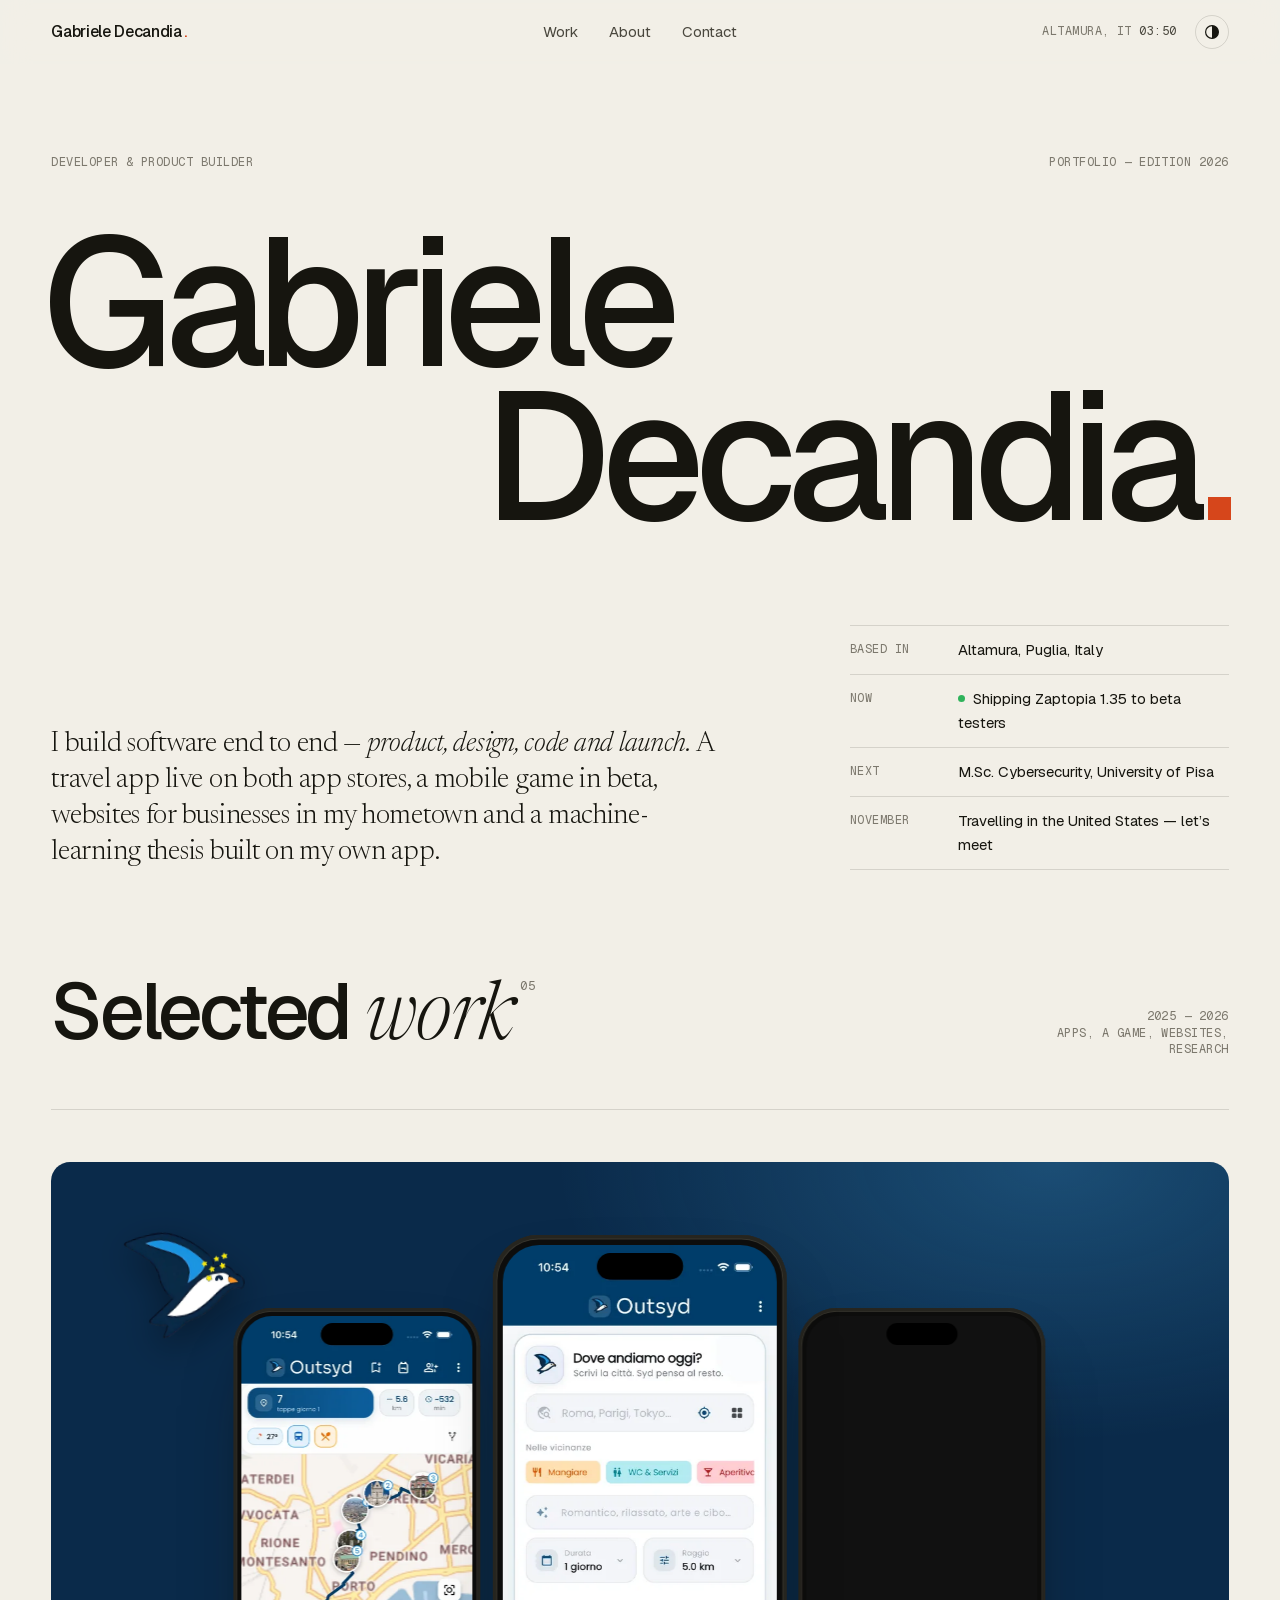
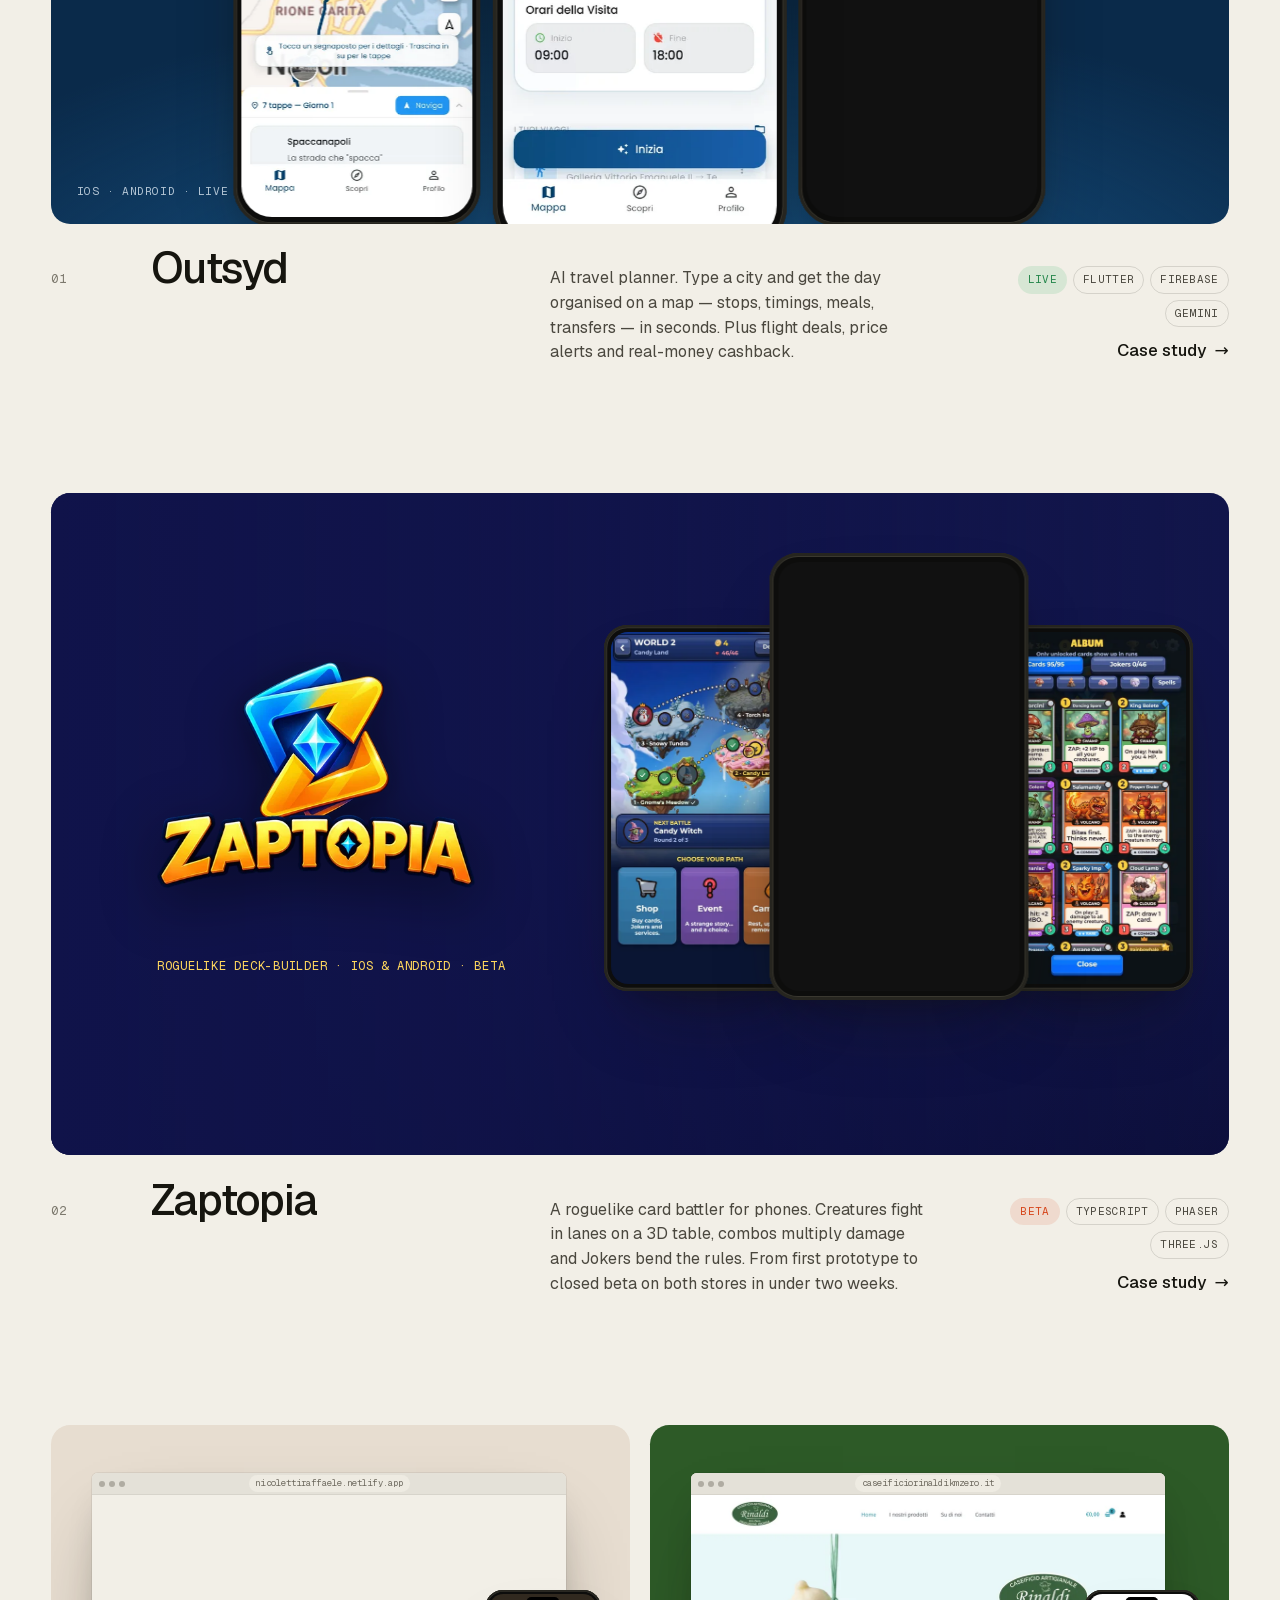
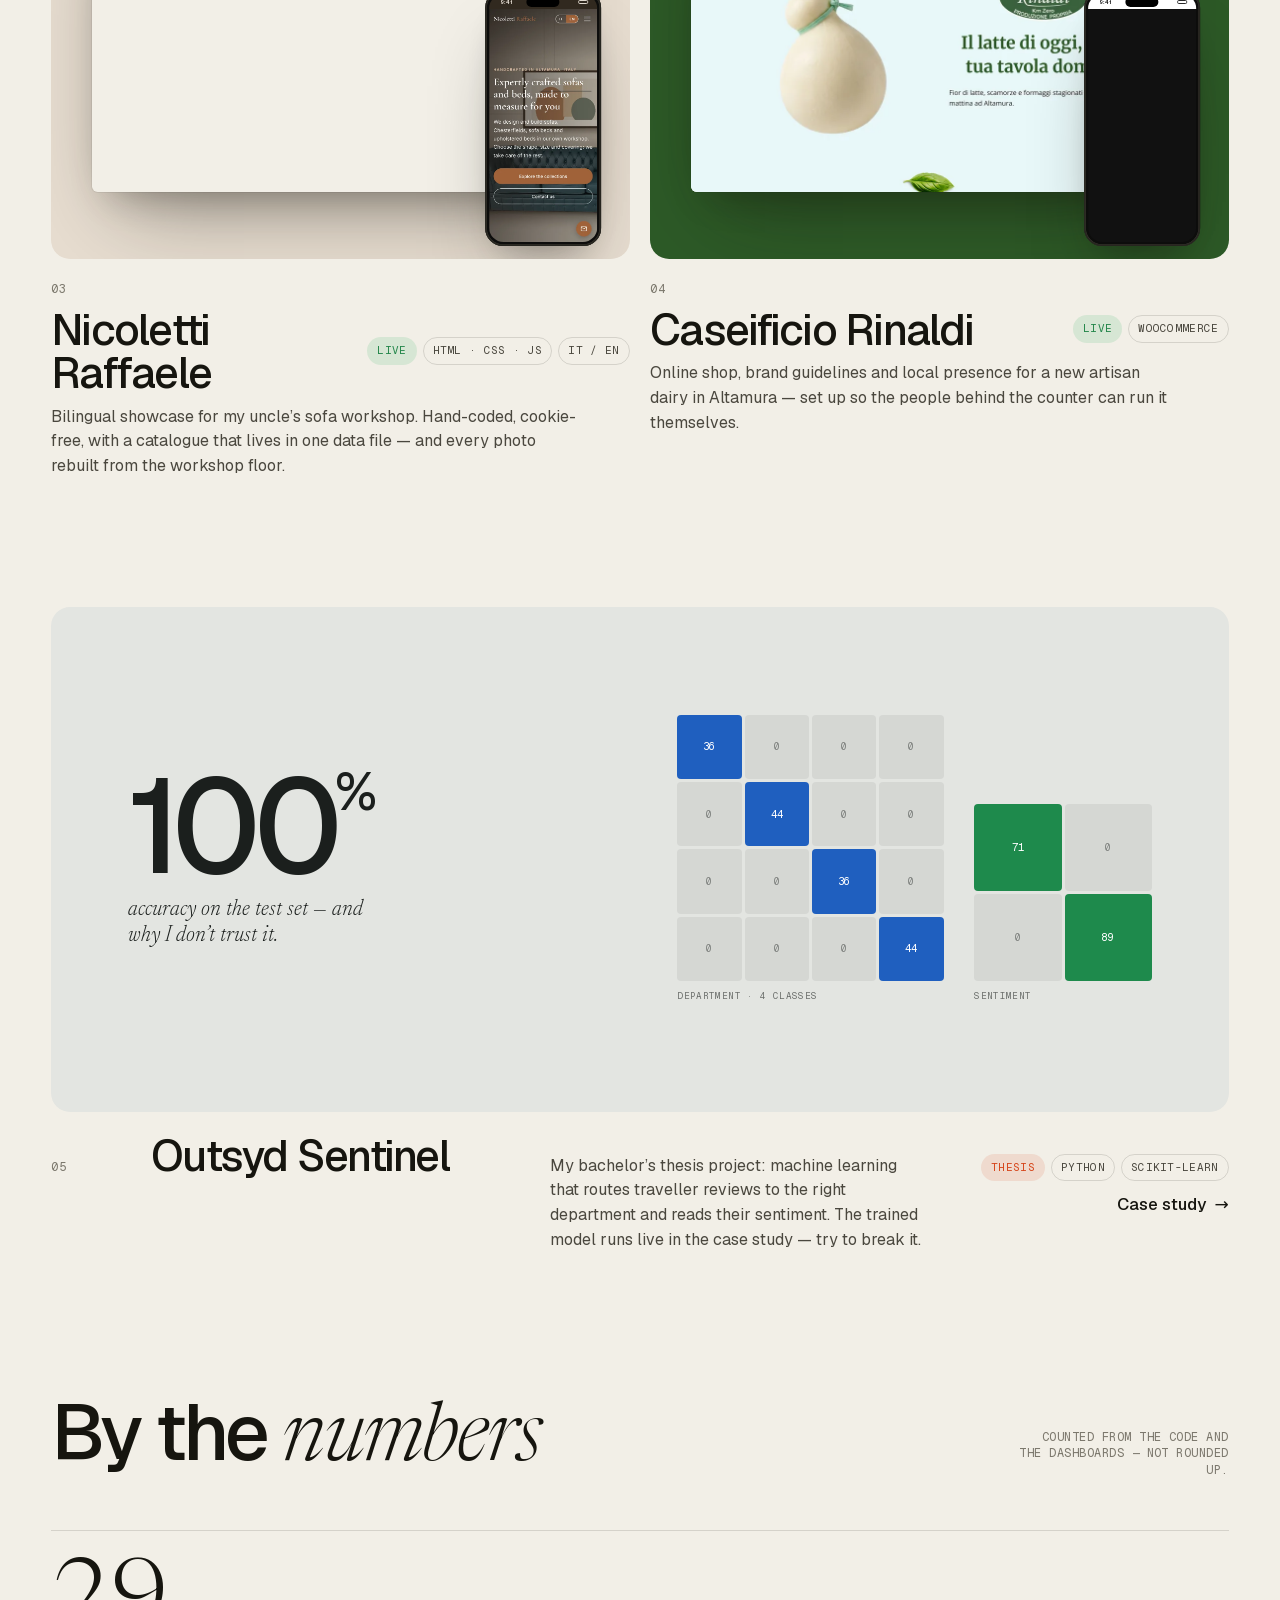
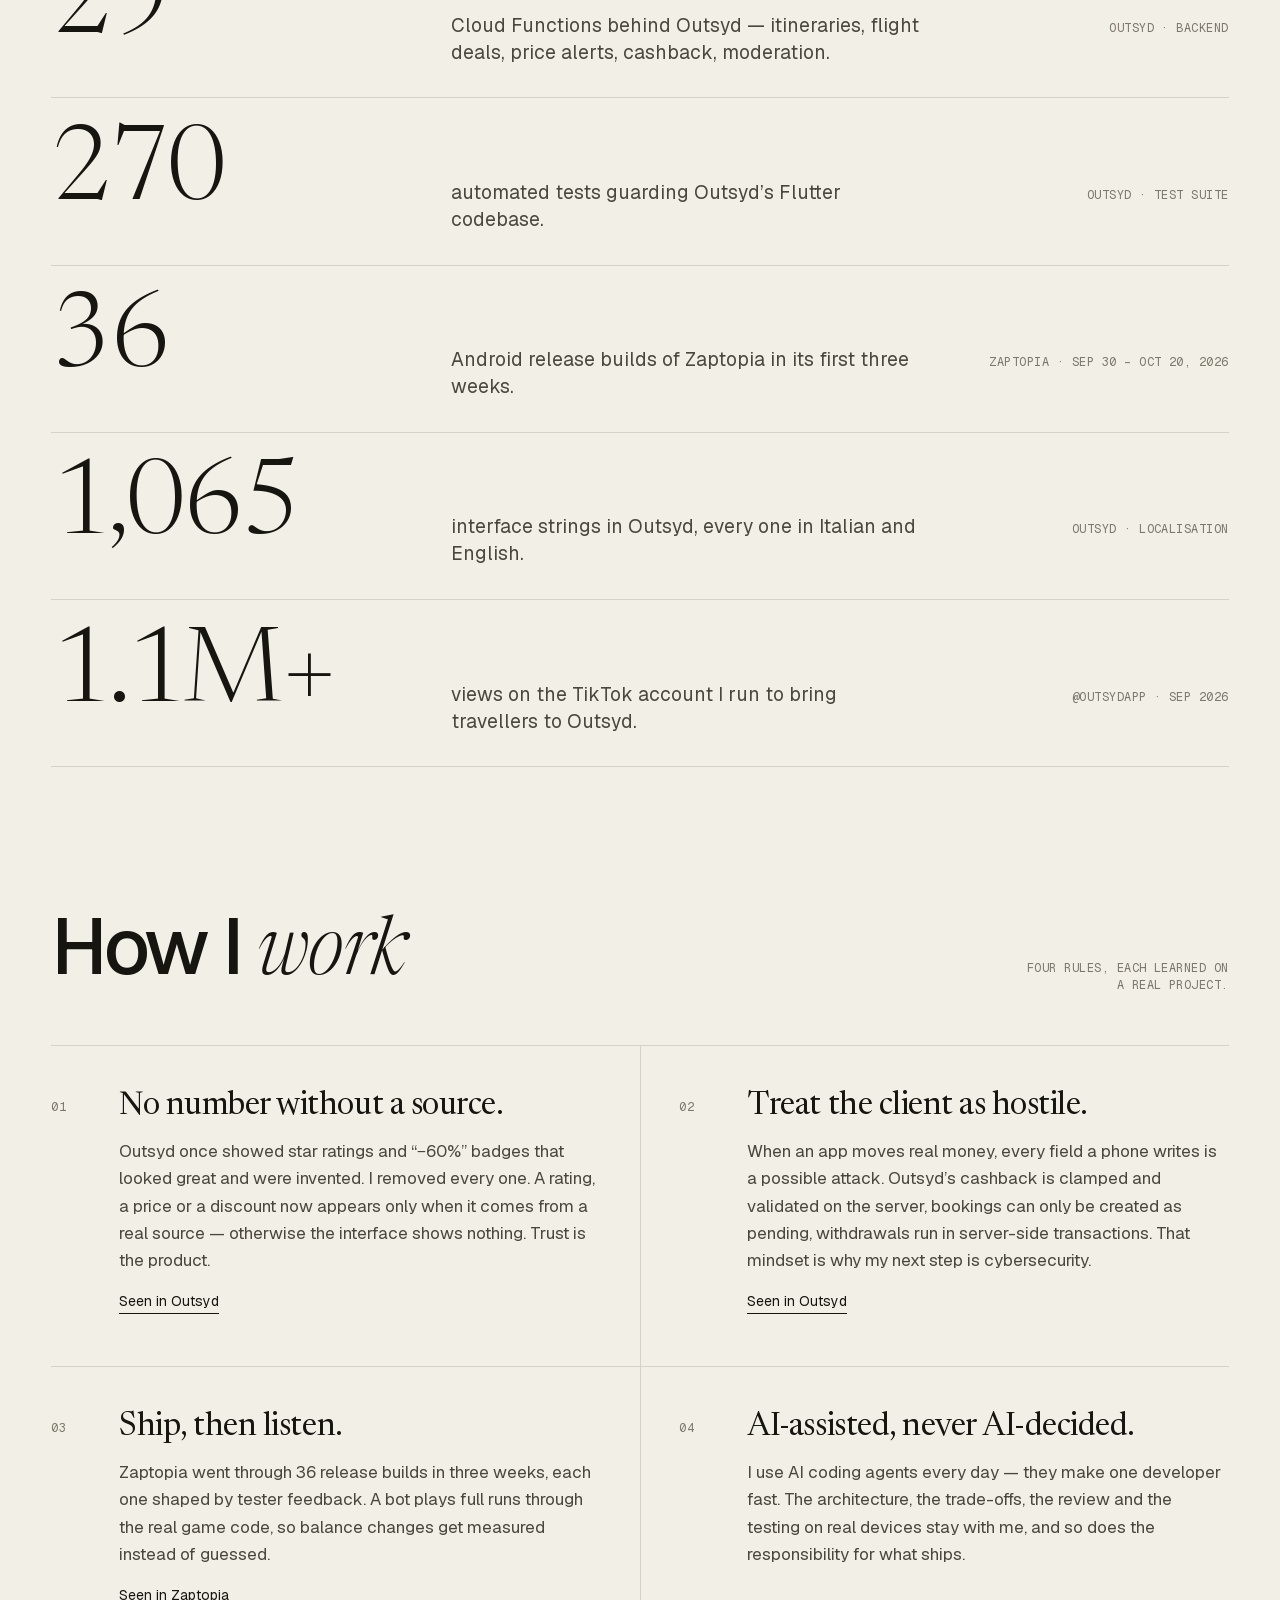
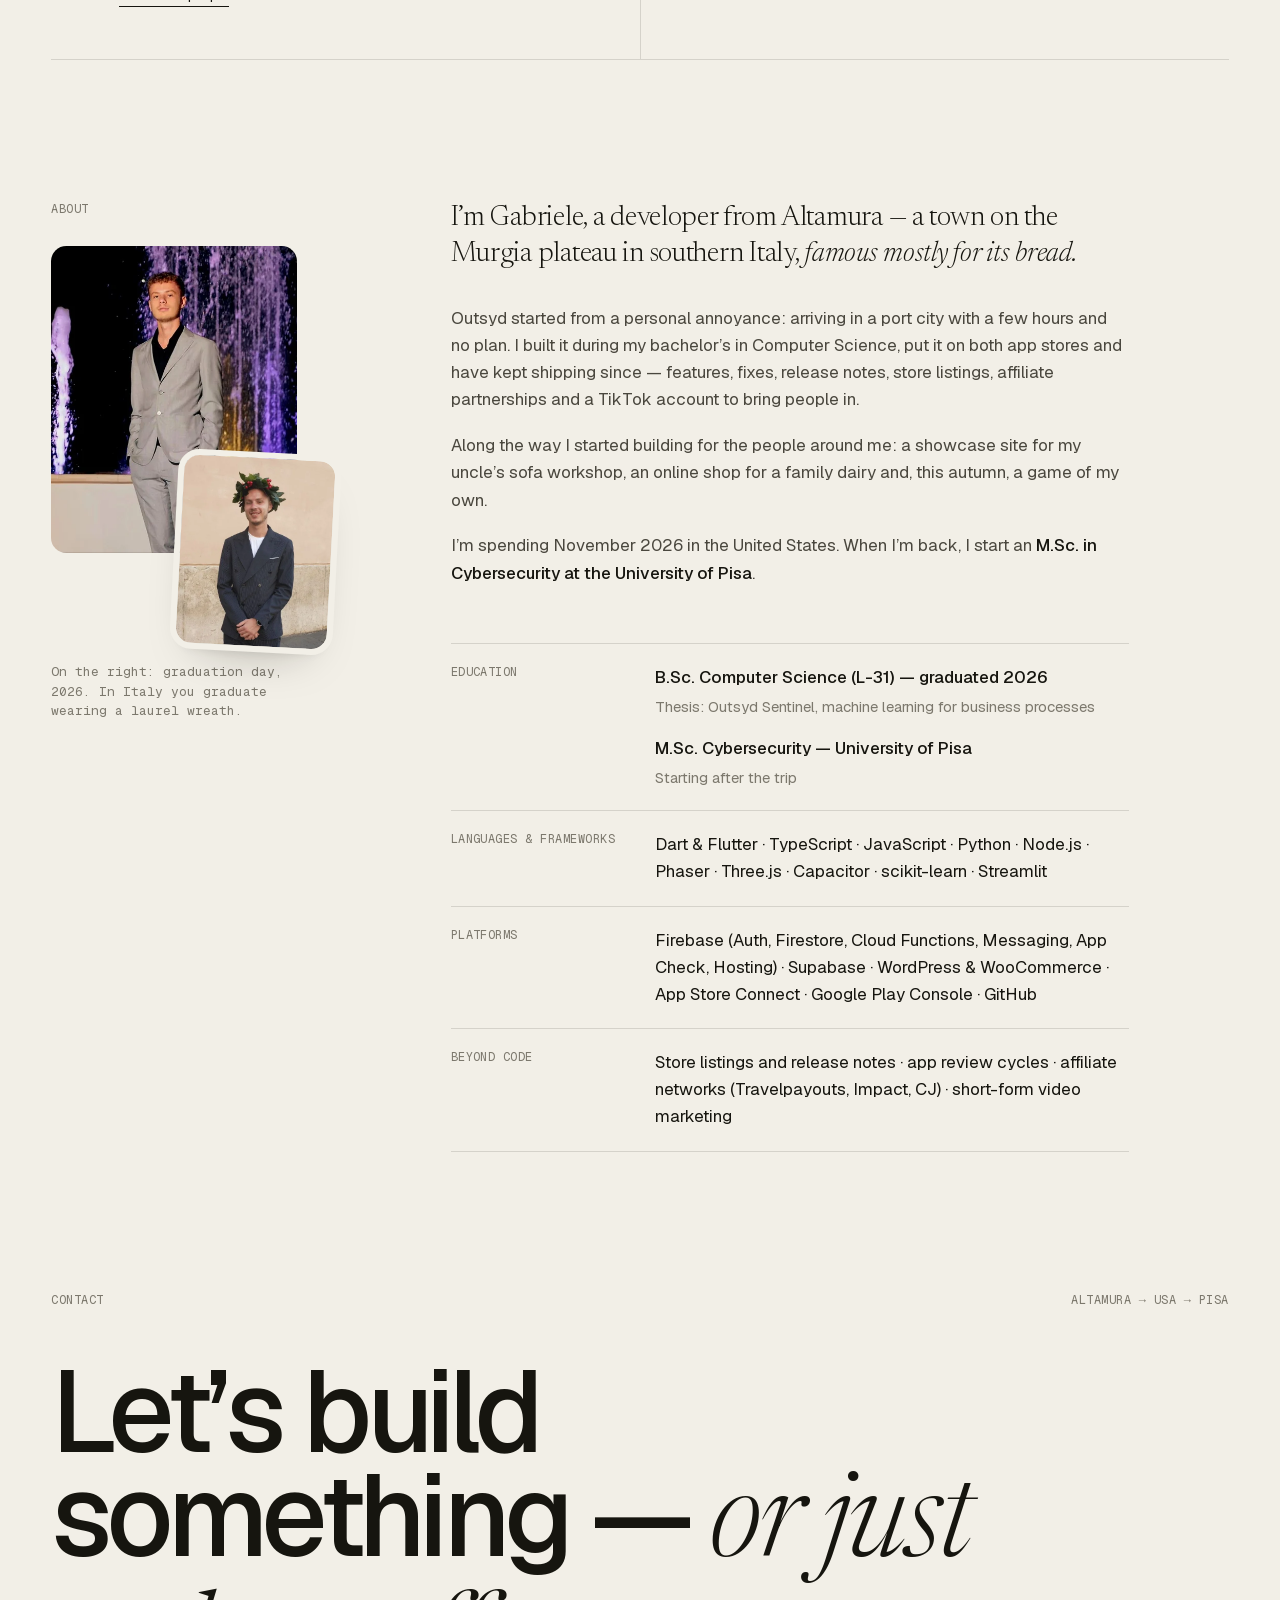
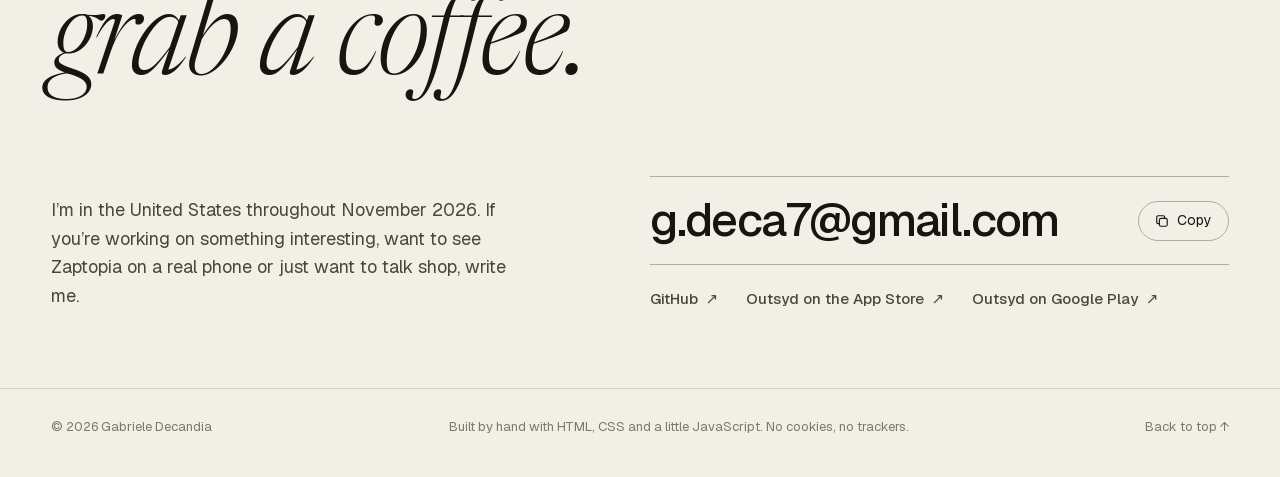
==== index.html @ 67214fcd "About photos, graduation year, Nicoletti site live Co-Authored-By: Claude Opus 5.5 <noreply@anthropi" ====
<!doctype html>
<html lang="en" class="no-js">
<head>
  <meta charset="utf-8">
  <meta name="viewport" content="width=device-width, initial-scale=1">
  <title>Gabriele Decandia — Developer & product builder</title>
  <meta name="description" content="Gabriele Decandia builds software end to end: Outsyd, an AI travel planner live on iOS and Android; Zaptopia, a roguelike card game in beta; websites for local businesses; and a machine-learning thesis.">
  <link rel="canonical" href="https://gabrideca7.github.io/">
  <meta name="author" content="Gabriele Decandia">

  <meta property="og:type" content="website">
  <meta property="og:site_name" content="Gabriele Decandia">
  <meta property="og:title" content="Gabriele Decandia — Developer & product builder">
  <meta property="og:description" content="Apps on the stores, a game in beta, websites for local businesses and a machine-learning thesis — built end to end.">
  <meta property="og:url" content="https://gabrideca7.github.io/">
  <meta property="og:image" content="https://gabrideca7.github.io/assets/img/og.jpg">
  <meta property="og:image:width" content="1200">
  <meta property="og:image:height" content="630">
  <meta name="twitter:card" content="summary_large_image">

  <meta name="theme-color" content="#f2efe7">
  <link rel="icon" href="favicon-32.png" type="image/png" sizes="32x32">
  <link rel="icon" href="favicon.png" type="image/png" sizes="64x64">
  <link rel="apple-touch-icon" href="apple-touch-icon.png">

  <link rel="preload" href="assets/fonts/geist.woff2" as="font" type="font/woff2" crossorigin>
  <link rel="preload" href="assets/fonts/newsreader.woff2" as="font" type="font/woff2" crossorigin>
  <link rel="stylesheet" href="assets/css/style.css">
  <script>
    (function () {
      var d = document.documentElement;
      d.className = d.className.replace('no-js', 'js');
      try { var t = localStorage.getItem('theme'); if (t === 'dark' || t === 'light') d.dataset.theme = t; } catch (e) {}
    })();
  </script>
  <script src="assets/js/main.js" defer></script>
  <script type="application/ld+json">
  {
    "@context": "https://schema.org",
    "@type": "Person",
    "name": "Gabriele Decandia",
    "url": "https://gabrideca7.github.io/",
    "email": "mailto:g.deca7@gmail.com",
    "jobTitle": "Software developer",
    "image": "https://gabrideca7.github.io/assets/img/about/portrait-760.webp",
    "homeLocation": { "@type": "Place", "name": "Altamura, Italy" },
    "sameAs": ["https://github.com/gabrideca7"]
  }
  </script>
</head>
<body>
  <a class="skip-link" href="#main">Skip to content</a>

  <header class="site-header">
    <div class="wrap header-inner">
      <a class="brand" href="./" aria-label="Gabriele Decandia — home">Gabriele Decandia<span class="brand-dot">.</span></a>
      <nav class="nav" aria-label="Primary">
        <a href="#work">Work</a>
        <a href="#about">About</a>
        <a href="#contact">Contact</a>
      </nav>
      <div class="header-meta">
        <span class="clock mono" data-clock>Altamura, IT <time>--:--</time></span>
        <button class="theme-toggle" type="button" data-theme-toggle aria-label="Switch theme">
          <svg viewBox="0 0 16 16" aria-hidden="true"><circle cx="8" cy="8" r="6.4" fill="none" stroke="currentColor" stroke-width="1.2"/><path class="half" d="M8 1.6a6.4 6.4 0 0 1 0 12.8z" fill="currentColor"/></svg>
        </button>
      </div>
    </div>
  </header>

  <main id="main">
    <!-- Hero -->
    <section class="hero wrap" aria-labelledby="hero-title">
      <div class="hero-top">
        <span class="label">Developer &amp; product builder</span>
        <span class="label">Portfolio — Edition 2026</span>
      </div>

      <h1 class="hero-title" id="hero-title">
        <span class="line line--1"><span>Gabriele</span></span>
        <span class="line line--2"><span>Decandia<span class="dot">.</span></span></span>
      </h1>

      <div class="grid hero-grid">
        <p class="lede hero-lede reveal">
          I build software end to end — <em>product, design, code and launch.</em>
          A travel app live on both app stores, a mobile game in beta, websites for businesses
          in my hometown and a machine-learning thesis built on my own app.
        </p>
        <dl class="hero-facts reveal" style="--delay: .12s">
          <div><dt class="label">Based in</dt><dd>Altamura, Puglia, Italy</dd></div>
          <div><dt class="label">Now</dt><dd><span class="live-dot" aria-hidden="true"></span>Shipping Zaptopia 1.35 to beta testers</dd></div>
          <div><dt class="label">Next</dt><dd>M.Sc. Cybersecurity, University of Pisa</dd></div>
          <div><dt class="label">November</dt><dd>Travelling in the United States — let’s meet</dd></div>
        </dl>
      </div>
    </section>

    <!-- Work -->
    <section class="section wrap" id="work" aria-labelledby="work-title" style="padding-top: 0">
      <div class="section-head reveal">
        <h2 class="h2" id="work-title">Selected <em>work</em><sup>05</sup></h2>
        <p class="label">2025 — 2026<br>Apps, a game, websites, research</p>
      </div>

      <div class="projects">

        <!-- 01 Outsyd -->
        <article class="project reveal">
          <a class="media media--outsyd" href="work/outsyd.html" aria-label="Outsyd — read the case study">
            <img class="syd" src="assets/img/outsyd/syd-360.webp" width="360" height="324" alt="" loading="lazy" decoding="async">
            <div class="phone"><div class="phone-screen"><img src="assets/img/outsyd/napoli-420.webp" srcset="assets/img/outsyd/napoli-420.webp 420w, assets/img/outsyd/napoli-760.webp 760w" sizes="(max-width: 700px) 42vw, 22vw" width="420" height="913" alt="Outsyd: a day itinerary in Naples drawn on the map" loading="lazy" decoding="async"></div></div>
            <div class="phone"><div class="phone-screen"><img src="assets/img/outsyd/home-420.webp" srcset="assets/img/outsyd/home-420.webp 420w, assets/img/outsyd/home-760.webp 760w" sizes="(max-width: 700px) 52vw, 26vw" width="420" height="913" alt="Outsyd home screen: “Where are we going today?”" loading="lazy" decoding="async"></div></div>
            <div class="phone"><div class="phone-screen"><img src="assets/img/outsyd/roma-420.webp" srcset="assets/img/outsyd/roma-420.webp 420w, assets/img/outsyd/roma-760.webp 760w" sizes="(max-width: 700px) 42vw, 22vw" width="420" height="913" alt="Outsyd: a walking route through Rome with numbered stops" loading="lazy" decoding="async"></div></div>
            <span class="media-caption">iOS · Android · Live</span>
          </a>
          <div class="grid project-info">
            <span class="project-num mono">01</span>
            <h3 class="project-title"><a href="work/outsyd.html">Outsyd</a></h3>
            <p class="project-desc">AI travel planner. Type a city and get the day organised on a map — stops, timings, meals, transfers — in seconds. Plus flight deals, price alerts and real-money cashback.</p>
            <div class="project-side">
              <ul class="tags" aria-label="Tags">
                <li class="tag tag--live">Live</li>
                <li class="tag">Flutter</li>
                <li class="tag">Firebase</li>
                <li class="tag">Gemini</li>
              </ul>
              <a class="arrow-link" href="work/outsyd.html">Case study <span class="arrow" aria-hidden="true">→</span></a>
            </div>
          </div>
        </article>

        <!-- 02 Zaptopia -->
        <article class="project reveal">
          <a class="media media--zaptopia" href="work/zaptopia.html" aria-label="Zaptopia — read the case study">
            <img class="env" src="assets/img/zaptopia/env-1400.webp" width="1024" height="572" alt="" loading="lazy" decoding="async">
            <img class="zap-logo" src="assets/img/zaptopia/logo-480.webp" srcset="assets/img/zaptopia/logo-480.webp 480w, assets/img/zaptopia/logo-900.webp 900w" sizes="(max-width: 700px) 50vw, 26vw" width="480" height="342" alt="Zaptopia" loading="lazy" decoding="async">
            <span class="zap-sub">Roguelike deck-builder · iOS &amp; Android · Beta</span>
            <div class="phone phone--plain"><div class="phone-screen"><img src="assets/img/zaptopia/map-420.webp" srcset="assets/img/zaptopia/map-420.webp 420w, assets/img/zaptopia/map-760.webp 760w" sizes="(max-width: 700px) 40vw, 18vw" width="420" height="747" alt="Zaptopia world map with floating islands and a choice of path" loading="lazy" decoding="async"></div></div>
            <div class="phone phone--plain"><div class="phone-screen"><img src="assets/img/zaptopia/battle-420.webp" srcset="assets/img/zaptopia/battle-420.webp 420w, assets/img/zaptopia/battle-760.webp 760w" sizes="(max-width: 700px) 46vw, 22vw" width="420" height="747" alt="A Zaptopia battle: a gnome boss across a four-lane 3D table" loading="lazy" decoding="async"></div></div>
            <div class="phone phone--plain"><div class="phone-screen"><img src="assets/img/zaptopia/album-420.webp" srcset="assets/img/zaptopia/album-420.webp 420w, assets/img/zaptopia/album-760.webp 760w" sizes="(max-width: 700px) 40vw, 18vw" width="420" height="747" alt="Zaptopia card album with illustrated creature cards" loading="lazy" decoding="async"></div></div>
          </a>
          <div class="grid project-info">
            <span class="project-num mono">02</span>
            <h3 class="project-title"><a href="work/zaptopia.html">Zaptopia</a></h3>
            <p class="project-desc">A roguelike card battler for phones. Creatures fight in lanes on a 3D table, combos multiply damage and Jokers bend the rules. From first prototype to closed beta on both stores in under two weeks.</p>
            <div class="project-side">
              <ul class="tags" aria-label="Tags">
                <li class="tag tag--status">Beta</li>
                <li class="tag">TypeScript</li>
                <li class="tag">Phaser</li>
                <li class="tag">Three.js</li>
              </ul>
              <a class="arrow-link" href="work/zaptopia.html">Case study <span class="arrow" aria-hidden="true">→</span></a>
            </div>
          </div>
        </article>

        <!-- 03 + 04 Websites -->
        <div class="project-pair">
          <article class="project reveal">
            <a class="media media--43 media--site media--nicoletti" href="work/nicoletti.html" aria-label="Nicoletti Raffaele — read the case study">
              <div class="browser-wrap">
                <div class="browser">
                  <div class="browser-bar"><span class="browser-dots"><i></i><i></i><i></i></span><span class="browser-url">nicolettiraffaele.netlify.app</span><span></span></div>
                  <div class="browser-view"><img src="assets/img/nicoletti/desk-960.webp" srcset="assets/img/nicoletti/desk-960.webp 960w, assets/img/nicoletti/desk-1600.webp 1600w" sizes="(max-width: 900px) 90vw, 40vw" width="960" height="600" alt="Nicoletti Raffaele website: a teal Chesterfield in a styled room, headline “Expertly crafted sofas and beds”" loading="lazy" decoding="async"></div>
                </div>
              </div>
              <div class="phone phone--web" style="--sb:#31291f; --sbfg:#f4ece2"><div class="phone-screen"><span class="phone-status" aria-hidden="true">9:41<i></i></span><img src="assets/img/nicoletti/mobile-420.webp" srcset="assets/img/nicoletti/mobile-420.webp 420w, assets/img/nicoletti/mobile-760.webp 760w" sizes="(max-width: 700px) 46vw, 10vw" width="420" height="909" alt="Nicoletti Raffaele website on a phone, in English" loading="lazy" decoding="async"></div></div>
            </a>
            <div class="grid project-info">
              <span class="project-num mono">03</span>
              <h3 class="project-title"><a href="work/nicoletti.html">Nicoletti Raffaele</a></h3>
              <p class="project-desc">Bilingual showcase for my uncle’s sofa workshop. Hand-coded, cookie-free, with a catalogue that lives in one data file — and every photo rebuilt from the workshop floor.</p>
              <div class="project-side">
                <ul class="tags" aria-label="Tags">
                  <li class="tag tag--live">Live</li>
                  <li class="tag">HTML · CSS · JS</li>
                  <li class="tag">IT / EN</li>
                </ul>
              </div>
            </div>
          </article>

          <article class="project reveal" style="--delay: .1s">
            <a class="media media--43 media--site media--rinaldi" href="work/rinaldi.html" aria-label="Caseificio Rinaldi Km Zero — read the case study">
              <div class="browser-wrap">
                <div class="browser">
                  <div class="browser-bar"><span class="browser-dots"><i></i><i></i><i></i></span><span class="browser-url">caseificiorinaldikmzero.it</span><span></span></div>
                  <div class="browser-view"><img src="assets/img/rinaldi/desk-960.webp" srcset="assets/img/rinaldi/desk-960.webp 960w, assets/img/rinaldi/desk-1600.webp 1600w" sizes="(max-width: 900px) 90vw, 40vw" width="960" height="600" alt="Caseificio Rinaldi website: a hanging caciocavallo next to the headline “Il latte di oggi, sulla tua tavola domani”" loading="lazy" decoding="async"></div>
                </div>
              </div>
              <div class="phone phone--web" style="--sb:#ffffff; --sbfg:#111111"><div class="phone-screen"><span class="phone-status" aria-hidden="true">9:41<i></i></span><img src="assets/img/rinaldi/mobile-420.webp" srcset="assets/img/rinaldi/mobile-420.webp 420w, assets/img/rinaldi/mobile-760.webp 760w" sizes="(max-width: 700px) 46vw, 10vw" width="420" height="909" alt="Caseificio Rinaldi website on a phone" loading="lazy" decoding="async"></div></div>
            </a>
            <div class="grid project-info">
              <span class="project-num mono">04</span>
              <h3 class="project-title"><a href="work/rinaldi.html">Caseificio Rinaldi</a></h3>
              <p class="project-desc">Online shop, brand guidelines and local presence for a new artisan dairy in Altamura — set up so the people behind the counter can run it themselves.</p>
              <div class="project-side">
                <ul class="tags" aria-label="Tags">
                  <li class="tag tag--live">Live</li>
                  <li class="tag">WooCommerce</li>
                </ul>
              </div>
            </div>
          </article>
        </div>

        <!-- 05 Sentinel -->
        <article class="project reveal">
          <a class="media media--wide media--sentinel" href="work/sentinel.html" aria-label="Outsyd Sentinel — read the case study">
            <div>
              <p class="sentinel-score">100<small>%</small></p>
              <p class="sentinel-note">accuracy on the test set — and why I don’t trust it.</p>
            </div>
            <div class="sentinel-mats" aria-hidden="true">
              <div class="cm">
                <div class="cm-grid" style="--n: 4">
                  <span class="cm-cell hot" style="--v: 1">36</span><span class="cm-cell" style="--v: 0">0</span><span class="cm-cell" style="--v: 0">0</span><span class="cm-cell" style="--v: 0">0</span>
                  <span class="cm-cell" style="--v: 0">0</span><span class="cm-cell hot" style="--v: 1">44</span><span class="cm-cell" style="--v: 0">0</span><span class="cm-cell" style="--v: 0">0</span>
                  <span class="cm-cell" style="--v: 0">0</span><span class="cm-cell" style="--v: 0">0</span><span class="cm-cell hot" style="--v: 1">36</span><span class="cm-cell" style="--v: 0">0</span>
                  <span class="cm-cell" style="--v: 0">0</span><span class="cm-cell" style="--v: 0">0</span><span class="cm-cell" style="--v: 0">0</span><span class="cm-cell hot" style="--v: 1">44</span>
                </div>
                <p class="cm-cap">Department · 4 classes</p>
              </div>
              <div class="cm cm--sent">
                <div class="cm-grid" style="--n: 2">
                  <span class="cm-cell hot" style="--v: 1">71</span><span class="cm-cell" style="--v: 0">0</span>
                  <span class="cm-cell" style="--v: 0">0</span><span class="cm-cell hot" style="--v: 1">89</span>
                </div>
                <p class="cm-cap">Sentiment</p>
              </div>
            </div>
          </a>
          <div class="grid project-info">
            <span class="project-num mono">05</span>
            <h3 class="project-title"><a href="work/sentinel.html">Outsyd Sentinel</a></h3>
            <p class="project-desc">My bachelor’s thesis project: machine learning that routes traveller reviews to the right department and reads their sentiment. The trained model runs live in the case study — try to break it.</p>
            <div class="project-side">
              <ul class="tags" aria-label="Tags">
                <li class="tag tag--status">Thesis</li>
                <li class="tag">Python</li>
                <li class="tag">scikit-learn</li>
              </ul>
              <a class="arrow-link" href="work/sentinel.html">Case study <span class="arrow" aria-hidden="true">→</span></a>
            </div>
          </div>
        </article>
      </div>
    </section>

    <!-- Numbers -->
    <section class="section wrap" aria-labelledby="numbers-title" style="padding-top: 0">
      <div class="section-head reveal">
        <h2 class="h2" id="numbers-title">By the <em>numbers</em></h2>
        <p class="label">Counted from the code and the dashboards — not rounded up.</p>
      </div>
      <ol class="numbers">
        <li class="grid number reveal">
          <span class="number-value">29</span>
          <span class="number-label">Cloud Functions behind Outsyd — itineraries, flight deals, price alerts, cashback, moderation.</span>
          <span class="number-source label">Outsyd · backend</span>
        </li>
        <li class="grid number reveal">
          <span class="number-value">270</span>
          <span class="number-label">automated tests guarding Outsyd’s Flutter codebase.</span>
          <span class="number-source label">Outsyd · test suite</span>
        </li>
        <li class="grid number reveal">
          <span class="number-value">36</span>
          <span class="number-label">Android release builds of Zaptopia in its first three weeks.</span>
          <span class="number-source label">Zaptopia · Sep 30 – Oct 20, 2026</span>
        </li>
        <li class="grid number reveal">
          <span class="number-value">1,065</span>
          <span class="number-label">interface strings in Outsyd, every one in Italian and English.</span>
          <span class="number-source label">Outsyd · localisation</span>
        </li>
        <li class="grid number reveal">
          <span class="number-value">1.1M+</span>
          <span class="number-label">views on the TikTok account I run to bring travellers to Outsyd.</span>
          <span class="number-source label">@outsydapp · Sep 2026</span>
        </li>
      </ol>
    </section>

    <!-- Principles -->
    <section class="section wrap" aria-labelledby="how-title" style="padding-top: 0">
      <div class="section-head reveal">
        <h2 class="h2" id="how-title">How I <em>work</em></h2>
        <p class="label">Four rules, each learned on a real project.</p>
      </div>
      <div class="principles">
        <article class="principle reveal">
          <span class="label">01</span>
          <div>
            <h3>No number without a source.</h3>
            <p>Outsyd once showed star ratings and “−60%” badges that looked great and were invented. I removed every one. A rating, a price or a discount now appears only when it comes from a real source — otherwise the interface shows nothing. Trust is the product.</p>
            <a class="seen text-link" href="work/outsyd.html#decisions">Seen in Outsyd</a>
          </div>
        </article>
        <article class="principle reveal" style="--delay: .08s">
          <span class="label">02</span>
          <div>
            <h3>Treat the client as hostile.</h3>
            <p>When an app moves real money, every field a phone writes is a possible attack. Outsyd’s cashback is clamped and validated on the server, bookings can only be created as pending, withdrawals run in server-side transactions. That mindset is why my next step is cybersecurity.</p>
            <a class="seen text-link" href="work/outsyd.html#decisions">Seen in Outsyd</a>
          </div>
        </article>
        <article class="principle reveal">
          <span class="label">03</span>
          <div>
            <h3>Ship, then listen.</h3>
            <p>Zaptopia went through 36 release builds in three weeks, each one shaped by tester feedback. A bot plays full runs through the real game code, so balance changes get measured instead of guessed.</p>
            <a class="seen text-link" href="work/zaptopia.html#engineering">Seen in Zaptopia</a>
          </div>
        </article>
        <article class="principle reveal" style="--delay: .08s">
          <span class="label">04</span>
          <div>
            <h3>AI-assisted, never AI-decided.</h3>
            <p>I use AI coding agents every day — they make one developer fast. The architecture, the trade-offs, the review and the testing on real devices stay with me, and so does the responsibility for what ships.</p>
          </div>
        </article>
      </div>
    </section>

    <!-- About -->
    <section class="section wrap" id="about" aria-labelledby="about-title" style="padding-top: 0">
      <div class="grid about-grid">
        <div class="about-label">
          <h2 class="label reveal" id="about-title">About</h2>
          <div class="about-photos reveal">
            <figure class="about-photo about-photo--main">
              <img src="assets/img/about/portrait-480.webp" srcset="assets/img/about/portrait-480.webp 480w, assets/img/about/portrait-760.webp 760w" sizes="(max-width: 1000px) 46vw, 22vw" width="480" height="600" alt="Gabriele Decandia in a grey suit in front of a lit fountain at night" loading="lazy" decoding="async">
            </figure>
            <figure class="about-photo about-photo--grad">
              <img src="assets/img/about/graduation-480.webp" srcset="assets/img/about/graduation-480.webp 480w, assets/img/about/graduation-660.webp 660w" sizes="(max-width: 1000px) 46vw, 14vw" width="480" height="600" alt="Gabriele on graduation day, wearing the traditional laurel wreath" loading="lazy" decoding="async">
            </figure>
            <p class="about-caption label">On the right: graduation day, 2026. In Italy you graduate wearing a laurel wreath.</p>
          </div>
        </div>
        <div class="about-body">
          <p class="lede reveal">I’m Gabriele, a developer from Altamura — a town on the Murgia plateau in southern Italy, <em>famous mostly for its bread.</em></p>
          <div class="prose reveal">
            <p>Outsyd started from a personal annoyance: arriving in a port city with a few hours and no plan. I built it during my bachelor’s in Computer Science, put it on both app stores and have kept shipping since — features, fixes, release notes, store listings, affiliate partnerships and a TikTok account to bring people in.</p>
            <p>Along the way I started building for the people around me: a showcase site for my uncle’s sofa workshop, an online shop for a family dairy and, this autumn, a game of my own.</p>
            <p>I’m spending November 2026 in the United States. When I’m back, I start an <strong>M.Sc. in Cybersecurity at the University of Pisa</strong>.</p>
          </div>

          <dl class="facts-list reveal">
            <div class="facts-row">
              <dt class="label">Education</dt>
              <dd>
                <div class="edu"><strong>B.Sc. Computer Science (L-31) — graduated 2026</strong><span>Thesis: Outsyd Sentinel, machine learning for business processes</span></div>
                <div class="edu mt-s"><strong>M.Sc. Cybersecurity — University of Pisa</strong><span>Starting after the trip</span></div>
              </dd>
            </div>
            <div class="facts-row">
              <dt class="label">Languages &amp; frameworks</dt>
              <dd>Dart &amp; Flutter · TypeScript · JavaScript · Python · Node.js · Phaser · Three.js · Capacitor · scikit-learn · Streamlit</dd>
            </div>
            <div class="facts-row">
              <dt class="label">Platforms</dt>
              <dd>Firebase (Auth, Firestore, Cloud Functions, Messaging, App Check, Hosting) · Supabase · WordPress &amp; WooCommerce · App Store Connect · Google Play Console · GitHub</dd>
            </div>
            <div class="facts-row">
              <dt class="label">Beyond code</dt>
              <dd>Store listings and release notes · app review cycles · affiliate networks (Travelpayouts, Impact, CJ) · short-form video marketing</dd>
            </div>
          </dl>
        </div>
      </div>
    </section>

    <!-- Contact -->
    <section class="section wrap contact" id="contact" aria-labelledby="contact-title" style="padding-top: 0">
      <div class="section-head reveal" style="border-bottom: 0; margin-bottom: 0">
        <span class="label">Contact</span>
        <span class="label">Altamura → USA → Pisa</span>
      </div>
      <h2 class="contact-title reveal" id="contact-title">Let’s build something — <em>or just grab a coffee.</em></h2>
      <div class="grid contact-grid">
        <p class="contact-copy reveal">I’m in the United States throughout November 2026. If you’re working on something interesting, want to see Zaptopia on a real phone or just want to talk shop, write me.</p>
        <div class="contact-action reveal" style="--delay: .1s">
          <div class="email">
            <a class="email-link" href="mailto:g.deca7@gmail.com">g.deca7@gmail.com</a>
            <button class="copy-btn" type="button" data-copy="g.deca7@gmail.com" aria-live="polite">
              <svg width="14" height="14" viewBox="0 0 16 16" fill="none" stroke="currentColor" stroke-width="1.3" aria-hidden="true"><rect x="5" y="5" width="9" height="9" rx="2"/><path d="M11 5V3.5A1.5 1.5 0 0 0 9.5 2h-6A1.5 1.5 0 0 0 2 3.5v6A1.5 1.5 0 0 0 3.5 11H5"/></svg>
              <span>Copy</span>
            </button>
          </div>
          <div class="contact-links">
            <a class="arrow-link arrow-link--ne" href="https://github.com/gabrideca7" target="_blank" rel="noopener">GitHub <span class="arrow" aria-hidden="true">↗</span></a>
            <a class="arrow-link arrow-link--ne" href="https://apps.apple.com/app/id6756832439" target="_blank" rel="noopener">Outsyd on the App Store <span class="arrow" aria-hidden="true">↗</span></a>
            <a class="arrow-link arrow-link--ne" href="https://play.google.com/store/apps/details?id=dev.outsyd.app" target="_blank" rel="noopener">Outsyd on Google Play <span class="arrow" aria-hidden="true">↗</span></a>
          </div>
        </div>
      </div>
    </section>
  </main>

  <footer class="site-footer">
    <div class="wrap footer-inner">
      <span>© <span data-year>2026</span> Gabriele Decandia</span>
      <span>Built by hand with HTML, CSS and a little JavaScript. No cookies, no trackers.</span>
      <a href="#main">Back to top ↑</a>
    </div>
  </footer>
</body>
</html>
---- assets/css/style.css ----
/* ==========================================================================
   Gabriele Decandia — Portfolio
   One stylesheet, no framework. Tokens first, then layout, then components.
   ========================================================================== */

/* ---------- Fonts (self-hosted, latin subset) ---------- */
@font-face {
  font-family: "Geist";
  src: url("../fonts/geist.woff2") format("woff2");
  font-weight: 300 700;
  font-display: swap;
}
@font-face {
  font-family: "Geist Mono";
  src: url("../fonts/geist-mono.woff2") format("woff2");
  font-weight: 400 500;
  font-display: swap;
}
@font-face {
  font-family: "Newsreader";
  src: url("../fonts/newsreader.woff2") format("woff2");
  font-weight: 300 600;
  font-style: normal;
  font-display: swap;
}
@font-face {
  font-family: "Newsreader";
  src: url("../fonts/newsreader-italic.woff2") format("woff2");
  font-weight: 300 600;
  font-style: italic;
  font-display: swap;
}

/* ---------- Tokens ---------- */
:root {
  --paper: #f2efe7;
  --paper-2: #e9e5da;
  --paper-3: #ddd8ca;
  --ink: #16150f;
  --ink-2: #4a473e;
  --ink-3: #7c786d;
  --rule: rgb(22 21 15 / 0.13);
  --rule-strong: rgb(22 21 15 / 0.3);
  --accent: #d6461b;
  --accent-soft: rgb(214 70 27 / 0.12);
  --frame: #0d0d0c;
  --chrome: #e4e1d8;
  --chrome-ink: #6f6b60;
  --shadow-lg: 0 40px 80px -30px rgb(20 18 10 / 0.45), 0 18px 36px -18px rgb(20 18 10 / 0.3);
  --shadow-md: 0 24px 48px -24px rgb(20 18 10 / 0.35), 0 8px 16px -8px rgb(20 18 10 / 0.2);

  --font-sans: "Geist", ui-sans-serif, system-ui, -apple-system, "Segoe UI", Roboto, sans-serif;
  --font-serif: "Newsreader", ui-serif, Georgia, "Times New Roman", serif;
  --font-mono: "Geist Mono", ui-monospace, SFMono-Regular, Menlo, Consolas, monospace;

  --max: 1480px;
  --gutter: clamp(16px, 4vw, 56px);
  --gap: clamp(12px, 1.6vw, 24px);
  --radius: clamp(14px, 1.5vw, 22px);
  --header-h: 64px;
  --ease: cubic-bezier(0.2, 0.7, 0.1, 1);
  --ease-in-out: cubic-bezier(0.65, 0, 0.35, 1);

  color-scheme: light;
}

@media (prefers-color-scheme: dark) {
  :root:not([data-theme="light"]) {
    --paper: #12110e;
    --paper-2: #1b1a16;
    --paper-3: #26241f;
    --ink: #ece8dc;
    --ink-2: #b3ae9f;
    --ink-3: #7f7a6d;
    --rule: rgb(236 232 220 / 0.12);
    --rule-strong: rgb(236 232 220 / 0.3);
    --accent: #ff6b3d;
    --accent-soft: rgb(255 107 61 / 0.14);
    --frame: #050505;
    --chrome: #2a2823;
    --chrome-ink: #a29d8f;
    --shadow-lg: 0 40px 80px -30px rgb(0 0 0 / 0.7), 0 18px 36px -18px rgb(0 0 0 / 0.5);
    --shadow-md: 0 24px 48px -24px rgb(0 0 0 / 0.6), 0 8px 16px -8px rgb(0 0 0 / 0.4);
    color-scheme: dark;
  }
}
:root[data-theme="dark"] {
  --paper: #12110e;
  --paper-2: #1b1a16;
  --paper-3: #26241f;
  --ink: #ece8dc;
  --ink-2: #b3ae9f;
  --ink-3: #7f7a6d;
  --rule: rgb(236 232 220 / 0.12);
  --rule-strong: rgb(236 232 220 / 0.3);
  --accent: #ff6b3d;
  --accent-soft: rgb(255 107 61 / 0.14);
  --frame: #050505;
  --chrome: #2a2823;
  --chrome-ink: #a29d8f;
  --shadow-lg: 0 40px 80px -30px rgb(0 0 0 / 0.7), 0 18px 36px -18px rgb(0 0 0 / 0.5);
  --shadow-md: 0 24px 48px -24px rgb(0 0 0 / 0.6), 0 8px 16px -8px rgb(0 0 0 / 0.4);
  color-scheme: dark;
}

/* ---------- Base ---------- */
*,
*::before,
*::after { box-sizing: border-box; }

html {
  -webkit-text-size-adjust: 100%;
  text-size-adjust: 100%;
  scroll-padding-top: calc(var(--header-h) + 16px);
}
@media (prefers-reduced-motion: no-preference) {
  html { scroll-behavior: smooth; }
}

body {
  margin: 0;
  background: var(--paper);
  color: var(--ink);
  font: 400 17px/1.6 var(--font-sans);
  -webkit-font-smoothing: antialiased;
  -moz-osx-font-smoothing: grayscale;
  text-rendering: optimizeLegibility;
  font-kerning: normal;
  overflow-x: clip;
  transition: background-color 0.4s var(--ease), color 0.4s var(--ease);
}

img, svg, video { display: block; max-width: 100%; height: auto; }
a { color: inherit; text-decoration: none; }
button { font: inherit; color: inherit; background: none; border: 0; padding: 0; cursor: pointer; }
h1, h2, h3, h4, p, ul, ol, dl, dd, figure, blockquote { margin: 0; }
ul, ol { padding: 0; list-style: none; }
em, i { font-style: italic; }
strong, b { font-weight: 600; }

::selection { background: var(--accent); color: #fff; }

:focus-visible {
  outline: 2px solid var(--accent);
  outline-offset: 3px;
  border-radius: 4px;
}

@view-transition { navigation: auto; }

.visually-hidden {
  position: absolute !important;
  width: 1px; height: 1px;
  overflow: hidden;
  clip: rect(0 0 0 0);
  clip-path: inset(50%);
  white-space: nowrap;
}

.skip-link {
  position: fixed;
  top: 12px; left: 12px;
  z-index: 100;
  padding: 10px 16px;
  background: var(--ink);
  color: var(--paper);
  border-radius: 999px;
  font-size: 14px;
  transform: translateY(-160%);
  transition: transform 0.25s var(--ease);
}
.skip-link:focus { transform: none; }

/* ---------- Layout ---------- */
.wrap {
  width: 100%;
  max-width: var(--max);
  margin-inline: auto;
  padding-inline: var(--gutter);
}

.grid {
  display: grid;
  grid-template-columns: repeat(12, minmax(0, 1fr));
  column-gap: var(--gap);
}

.section { padding-block: clamp(80px, 11vw, 168px); }
.section--tight { padding-block: clamp(56px, 7vw, 104px); }

/* ---------- Type ---------- */
.mono,
.label {
  font-family: var(--font-mono);
  font-size: 12px;
  line-height: 1.4;
  letter-spacing: 0.04em;
  text-transform: uppercase;
  font-weight: 400;
}
.label { color: var(--ink-3); }

.serif { font-family: var(--font-serif); }

.lede {
  font-family: var(--font-serif);
  font-weight: 300;
  font-size: clamp(22px, 2.15vw, 32px);
  line-height: 1.3;
  letter-spacing: -0.01em;
  font-variation-settings: "opsz" 36;
}
.lede em { font-style: italic; }

.prose { max-width: 64ch; color: var(--ink-2); }
.prose p + p { margin-top: 1.1em; }
.prose strong { color: var(--ink); font-weight: 500; }
.prose a,
.text-link {
  color: var(--ink);
  background-image: linear-gradient(currentColor, currentColor);
  background-size: 100% 1px;
  background-position: 0 100%;
  background-repeat: no-repeat;
  transition: background-size 0.4s var(--ease), color 0.2s;
  padding-bottom: 1px;
}
.prose a:hover,
.text-link:hover { color: var(--accent); }

code, .code {
  font-family: var(--font-mono);
  font-size: 0.86em;
  background: var(--paper-2);
  border: 1px solid var(--rule);
  border-radius: 6px;
  padding: 0.08em 0.4em;
  color: var(--ink);
  white-space: nowrap;
}

.h2 {
  font-size: clamp(40px, 6.2vw, 96px);
  line-height: 0.95;
  letter-spacing: -0.045em;
  font-weight: 500;
}
.h2 em {
  font-family: var(--font-serif);
  font-style: italic;
  font-weight: 300;
  letter-spacing: -0.02em;
}

.h3 {
  font-size: clamp(26px, 2.6vw, 38px);
  line-height: 1.05;
  letter-spacing: -0.03em;
  font-weight: 500;
}

/* Animated underline for links with an arrow */
.arrow-link {
  display: inline-flex;
  align-items: center;
  gap: 0.5em;
  font-weight: 500;
}
.arrow-link .arrow { transition: transform 0.35s var(--ease); }
.arrow-link:hover .arrow { transform: translateX(4px); }
.arrow-link--ne:hover .arrow { transform: translate(3px, -3px); }

/* ---------- Header ---------- */
.site-header {
  position: sticky;
  top: 0;
  z-index: 50;
  height: var(--header-h);
  background: color-mix(in srgb, var(--paper) 86%, transparent);
  -webkit-backdrop-filter: blur(14px) saturate(1.3);
  backdrop-filter: blur(14px) saturate(1.3);
  border-bottom: 1px solid transparent;
  transition: transform 0.45s var(--ease), border-color 0.3s, background-color 0.4s var(--ease);
}
.site-header.is-scrolled { border-bottom-color: var(--rule); }
.site-header.is-hidden { transform: translateY(-101%); }

.header-inner {
  height: 100%;
  display: grid;
  grid-template-columns: 1fr auto 1fr;
  align-items: center;
  gap: 16px;
}

.brand {
  display: inline-flex;
  align-items: baseline;
  gap: 2px;
  font-weight: 500;
  font-size: 16px;
  letter-spacing: -0.02em;
  justify-self: start;
}
.brand-dot { color: var(--accent); }

.nav {
  display: flex;
  gap: clamp(16px, 2.4vw, 36px);
  font-size: 15px;
}
.nav a {
  position: relative;
  color: var(--ink-2);
  transition: color 0.2s;
}
.nav a:hover,
.nav a[aria-current="page"] { color: var(--ink); }
.nav a::after {
  content: "";
  position: absolute;
  left: 0; right: 0; bottom: -4px;
  height: 1px;
  background: currentColor;
  transform: scaleX(0);
  transform-origin: right;
  transition: transform 0.4s var(--ease);
}
.nav a:hover::after,
.nav a[aria-current="page"]::after { transform: scaleX(1); transform-origin: left; }

.header-meta {
  justify-self: end;
  display: flex;
  align-items: center;
  gap: 18px;
}
.clock {
  color: var(--ink-3);
  font-variant-numeric: tabular-nums;
  white-space: nowrap;
}
.clock time { color: var(--ink-2); }

.theme-toggle {
  width: 34px;
  height: 34px;
  border-radius: 50%;
  display: grid;
  place-items: center;
  border: 1px solid var(--rule);
  transition: border-color 0.2s, background-color 0.2s;
}
.theme-toggle:hover { border-color: var(--rule-strong); background: var(--paper-2); }
.theme-toggle svg { width: 16px; height: 16px; }
.theme-toggle .half { transition: transform 0.6s var(--ease); transform-origin: center; }
:root[data-theme="dark"] .theme-toggle .half { transform: rotate(180deg); }

@media (max-width: 800px) {
  .header-inner { grid-template-columns: 1fr auto; }
  .nav { display: none; }
  .clock { display: none; }
}

/* ---------- Hero ---------- */
.hero {
  padding-top: clamp(40px, 7vw, 96px);
  padding-bottom: clamp(56px, 8vw, 120px);
}

.hero-top {
  display: flex;
  justify-content: space-between;
  gap: 16px;
  padding-bottom: clamp(24px, 3vw, 40px);
}

.hero-title {
  font-weight: 500;
  font-size: clamp(64px, 14.2vw, 232px);
  line-height: 0.84;
  letter-spacing: -0.058em;
  margin-left: -0.05em;
}
.hero-title .line {
  display: block;
  overflow: hidden;
  line-height: 1.02;
  padding-inline: 0.06em;
  margin-inline: -0.06em;
}
.hero-title .line + .line { margin-top: -0.17em; }
.hero-title .line > span { display: inline-block; }
.hero-title .line--2 { text-align: right; }
.hero-title .dot { color: var(--accent); }

.hero-grid {
  margin-top: clamp(40px, 6vw, 88px);
  align-items: end;
  row-gap: 40px;
}
.hero-lede { grid-column: 1 / span 7; }
.hero-facts {
  grid-column: 9 / span 4;
  display: grid;
  gap: 0;
  border-top: 1px solid var(--rule);
}
.hero-facts > div {
  display: grid;
  grid-template-columns: 96px 1fr;
  gap: 12px;
  padding: 12px 0;
  border-bottom: 1px solid var(--rule);
  font-size: 15px;
}
.hero-facts dt { padding-top: 3px; }
.hero-facts dd { color: var(--ink); }

.live-dot {
  display: inline-block;
  width: 7px;
  height: 7px;
  border-radius: 50%;
  background: #2fb35b;
  margin-right: 8px;
  vertical-align: 2px;
  box-shadow: 0 0 0 0 rgb(47 179 91 / 0.5);
  animation: pulse 2.4s var(--ease) infinite;
}
@keyframes pulse {
  0% { box-shadow: 0 0 0 0 rgb(47 179 91 / 0.45); }
  70% { box-shadow: 0 0 0 8px rgb(47 179 91 / 0); }
  100% { box-shadow: 0 0 0 0 rgb(47 179 91 / 0); }
}

@media (max-width: 1000px) {
  .hero-lede { grid-column: 1 / -1; }
  .hero-facts { grid-column: 1 / -1; }
}
@media (max-width: 560px) {
  .hero-title .line--2 { text-align: left; }
  .hero-top .label:last-child { display: none; }
}

/* Load-in: masked lines rise. Only when JS is on and motion is OK. */
@media (prefers-reduced-motion: no-preference) {
  .js .hero-title .line > span {
    transform: translateY(105%);
    transition: transform 1.1s var(--ease);
  }
  .js .hero-title .line--2 > span { transition-delay: 0.08s; }
  .js.is-loaded .hero-title .line > span { transform: none; }

  .js .reveal {
    opacity: 0;
    transform: translateY(28px);
    transition: opacity 0.9s var(--ease), transform 0.9s var(--ease);
    transition-delay: var(--delay, 0s);
  }
  .js .reveal.is-in { opacity: 1; transform: none; }
}

/* ---------- Section head ---------- */
.section-head {
  display: flex;
  align-items: end;
  justify-content: space-between;
  gap: 24px;
  padding-bottom: clamp(32px, 4vw, 56px);
  margin-bottom: clamp(32px, 4vw, 56px);
  border-bottom: 1px solid var(--rule);
}
.section-head .h2 sup {
  font-family: var(--font-mono);
  font-size: 0.16em;
  letter-spacing: 0;
  vertical-align: top;
  position: relative;
  top: 0.6em;
  margin-left: 0.5em;
  color: var(--ink-3);
  font-weight: 400;
}
.section-head .label { text-align: right; max-width: 30ch; }
.section-head + .numbers,
.section-head + .principles { border-top: 0; margin-top: calc(-1 * clamp(32px, 4vw, 56px)); }

/* ---------- Projects (index) ---------- */
.projects { display: grid; gap: clamp(72px, 10vw, 150px); }

.project-pair {
  display: grid;
  grid-template-columns: repeat(2, minmax(0, 1fr));
  gap: var(--gap);
  row-gap: clamp(72px, 10vw, 150px);
}
@media (max-width: 900px) {
  .project-pair { grid-template-columns: 1fr; }
}

.project { position: relative; }

.media {
  --bg: var(--paper-2);
  --fg: var(--ink);
  position: relative;
  display: block;
  overflow: hidden;
  border-radius: var(--radius);
  background: var(--bg);
  color: var(--fg);
  aspect-ratio: 16 / 9;
  isolation: isolate;
  container-type: inline-size;
}
.media--43 { aspect-ratio: 4 / 3; }
.media--wide { aspect-ratio: 21 / 9; }
@media (max-width: 700px) {
  .media { aspect-ratio: 4 / 5; }
  .media--wide { aspect-ratio: 4 / 5; }
  .media--43 { aspect-ratio: 4 / 4.2; }
}

.project-info {
  margin-top: 22px;
  align-items: baseline;
  row-gap: 10px;
}
.project-num { grid-column: span 1; color: var(--ink-3); }
.project-title {
  grid-column: span 4;
  font-size: clamp(30px, 3.4vw, 52px);
  line-height: 1;
  letter-spacing: -0.04em;
  font-weight: 500;
}
.project-title a { transition: color 0.2s; }
.project-title a:hover { color: var(--accent); }
.project-desc {
  grid-column: span 4;
  color: var(--ink-2);
  font-size: 16px;
  line-height: 1.55;
  max-width: 48ch;
}
.project-side {
  grid-column: span 3;
  display: flex;
  flex-direction: column;
  align-items: flex-end;
  gap: 10px;
  text-align: right;
}

.tags { display: flex; flex-wrap: wrap; gap: 6px; justify-content: flex-end; }
.tag {
  font-family: var(--font-mono);
  font-size: 11px;
  letter-spacing: 0.03em;
  text-transform: uppercase;
  padding: 4px 9px;
  border: 1px solid var(--rule);
  border-radius: 999px;
  color: var(--ink-2);
  white-space: nowrap;
}
.tag--status { border-color: transparent; background: var(--accent-soft); color: var(--accent); }
.tag--live { border-color: transparent; background: rgb(47 179 91 / 0.14); color: #23864a; }
:root[data-theme="dark"] .tag--live { color: #5fd38a; }
@media (prefers-color-scheme: dark) { :root:not([data-theme="light"]) .tag--live { color: #5fd38a; } }

/* half-width cards: stack info */
.project-pair .project-info { grid-template-columns: 1fr auto; }
.project-pair .project-num { grid-column: 1 / -1; }
.project-pair .project-title { grid-column: 1; }
.project-pair .project-desc { grid-column: 1 / -1; }
.project-pair .project-side { grid-column: 2; grid-row: 2; align-self: center; }

@media (max-width: 1000px) {
  .project-info .project-num { grid-column: 1 / -1; }
  .project-info .project-title { grid-column: 1 / -1; }
  .project-info .project-desc { grid-column: 1 / span 8; }
  .project-info .project-side { grid-column: 9 / -1; }
}
@media (max-width: 700px) {
  .project-info .project-desc,
  .project-info .project-side { grid-column: 1 / -1; }
  .project-info .project-side,
  .project-pair .project-side { align-items: flex-start; text-align: left; grid-column: 1 / -1; grid-row: auto; }
  .tags { justify-content: flex-start; }
  .project-pair .project-title { grid-column: 1 / -1; }
}

/* ---------- Device frames ---------- */
.phone {
  container-type: inline-size;
  position: absolute;
  width: var(--w, 22%);
  left: var(--x, 50%);
  top: var(--y, 12%);
  translate: -50% 0;
  transition: transform 0.9s var(--ease);
  transform: translate(var(--tx, 0), var(--ty, 0)) rotate(var(--rot, 0deg));
  will-change: transform;
}
.phone-screen {
  position: relative;
  padding: 3.4cqw;
  border-radius: 15.5cqw;
  background: var(--frame);
  box-shadow:
    inset 0 0 0 1.2cqw #26251f,
    inset 0 0 0 1.5cqw #3a3830,
    var(--shadow-lg);
}
.phone-screen img {
  width: 100%;
  border-radius: 12.4cqw;
  background: #111;
}
.phone-screen::after {
  /* Dynamic Island */
  content: "";
  position: absolute;
  top: 6.2cqw;
  left: 50%;
  translate: -50% 0;
  width: 29cqw;
  height: 8.6cqw;
  border-radius: 99px;
  background: #000;
}
.phone--plain .phone-screen { border-radius: 11cqw; }

/* Website screenshots have no status bar: draw one so the island never covers the site's header */
.phone--web .phone-screen img { border-radius: 0 0 12.4cqw 12.4cqw; }
.phone-status {
  display: flex;
  align-items: center;
  justify-content: space-between;
  height: 12.6cqw;
  padding: 1.4cqw 8cqw 0 9.5cqw;
  border-radius: 12.4cqw 12.4cqw 0 0;
  background: var(--sb, #fff);
  color: var(--sbfg, #111);
  font: 600 4.3cqw/1 var(--font-sans);
  letter-spacing: -0.01em;
}
.phone-status i {
  display: block;
  width: 8.6cqw;
  height: 4cqw;
  border-radius: 1.3cqw;
  border: 0.45cqw solid currentColor;
  opacity: 0.9;
  background: linear-gradient(90deg, currentColor 0 72%, transparent 72%) content-box;
  padding: 0.5cqw;
}
.phone--plain .phone-screen img { border-radius: 8cqw; }
.phone--plain .phone-screen::after { display: none; }

/* in-flow phone (case studies) */
.phone--flow {
  position: relative;
  left: auto; top: auto;
  translate: none;
  width: 100%;
  transform: none;
}

.browser {
  container-type: inline-size;
  border-radius: 1.1cqw;
  overflow: hidden;
  background: var(--paper);
  box-shadow: var(--shadow-lg), 0 0 0 1px rgb(0 0 0 / 0.06);
}
.browser-wrap {
  container-type: inline-size;
  position: absolute;
  width: var(--w, 80%);
  left: var(--x, 8%);
  top: var(--y, 10%);
  transition: transform 0.9s var(--ease);
  transform: translate(var(--tx, 0), var(--ty, 0));
}
.browser-wrap .browser { border-radius: 1.2cqw; }
.browser-bar {
  height: max(22px, 3.4cqw);
  display: grid;
  grid-template-columns: 1fr auto 1fr;
  align-items: center;
  padding-inline: 1.4cqw;
  background: var(--chrome);
  border-bottom: 1px solid rgb(0 0 0 / 0.06);
}
.browser-dots { display: flex; gap: max(4px, 0.7cqw); }
.browser-dots i {
  display: block;
  width: max(6px, 1cqw);
  height: max(6px, 1cqw);
  border-radius: 50%;
  background: color-mix(in srgb, var(--chrome-ink) 45%, transparent);
}
.browser-url {
  font-family: var(--font-mono);
  font-size: max(9px, 1.15cqw);
  letter-spacing: 0.01em;
  color: var(--chrome-ink);
  padding: 0.3cqw 1.4cqw;
  border-radius: 99px;
  background: color-mix(in srgb, var(--paper) 70%, transparent);
  white-space: nowrap;
}
.browser-view { position: relative; overflow: hidden; }
.browser-view img { width: 100%; }

/* Long screenshot that scrolls inside the frame on hover/focus */
.browser-view--scroll {
  aspect-ratio: 16 / 10;
  container-type: size;
}
.browser-view--scroll img {
  transition: transform 7s var(--ease-in-out);
}
.browser:hover .browser-view--scroll img,
.browser:focus-within .browser-view--scroll img {
  transform: translateY(calc(-100% + 100cqh));
}
.scroll-hint {
  position: absolute;
  left: 12px;
  bottom: 12px;
  padding: 6px 10px;
  border-radius: 99px;
  background: rgb(20 18 12 / 0.72);
  color: #fff;
  font-family: var(--font-mono);
  font-size: 11px;
  letter-spacing: 0.04em;
  text-transform: uppercase;
  pointer-events: none;
  transition: opacity 0.3s;
}
.browser:hover .scroll-hint { opacity: 0; }

/* ---------- Project media compositions ---------- */

/* Outsyd */
.media--outsyd {
  --bg: #0a2a4a;
  --fg: #eaf4fc;
  background:
    radial-gradient(120% 90% at 50% 120%, #1a5d93 0%, rgb(26 93 147 / 0) 60%),
    radial-gradient(60% 60% at 85% 0%, rgb(77 184 246 / 0.25) 0%, rgb(77 184 246 / 0) 70%),
    #0a2a4a;
}
.media--outsyd .phone:nth-of-type(1) { --w: 21%; --x: 26%; --y: 22%; }
.media--outsyd .phone:nth-of-type(2) { --w: 25%; --x: 50%; --y: 11%; z-index: 2; }
.media--outsyd .phone:nth-of-type(3) { --w: 21%; --x: 74%; --y: 22%; }
.media--outsyd .syd {
  position: absolute;
  width: 11%;
  left: 6%;
  top: 9%;
  rotate: -8deg;
  filter: drop-shadow(0 12px 18px rgb(0 0 0 / 0.35));
  transition: transform 1.2s var(--ease);
}
.media-caption {
  position: absolute;
  left: clamp(16px, 2.2cqw, 32px);
  bottom: clamp(14px, 2cqw, 28px);
  font-family: var(--font-mono);
  font-size: clamp(10px, 0.95cqw, 12px);
  letter-spacing: 0.05em;
  text-transform: uppercase;
  opacity: 0.75;
  z-index: 3;
}
.media-caption--r { left: auto; right: clamp(16px, 2.2cqw, 32px); text-align: right; }
.media-caption--top { bottom: auto; top: clamp(14px, 2cqw, 28px); }

.project:hover .media--outsyd .phone:nth-of-type(1),
.media--outsyd:focus-visible .phone:nth-of-type(1) { --tx: -14%; --ty: -3%; --rot: -2deg; }
.project:hover .media--outsyd .phone:nth-of-type(3),
.media--outsyd:focus-visible .phone:nth-of-type(3) { --tx: 14%; --ty: -3%; --rot: 2deg; }
.project:hover .media--outsyd .phone:nth-of-type(2) { --ty: -3%; }
.project:hover .media--outsyd .syd { transform: translate(6%, -10%) rotate(6deg); }

@media (max-width: 700px) {
  .media--outsyd .phone:nth-of-type(1) { --w: 42%; --x: 12%; --y: 26%; }
  .media--outsyd .phone:nth-of-type(2) { --w: 52%; --x: 50%; --y: 14%; }
  .media--outsyd .phone:nth-of-type(3) { --w: 42%; --x: 88%; --y: 26%; }
  .media--outsyd .syd { width: 22%; left: 4%; top: 4%; }
}

/* Zaptopia */
.media--zaptopia {
  --bg: #12164a;
  --fg: #fff6dc;
}
.media--zaptopia .env {
  position: absolute;
  inset: 0;
  width: 100%;
  height: 100%;
  object-fit: cover;
  opacity: 0.5;
  filter: saturate(1.2) blur(2px);
  transform: scale(1.06);
  z-index: -1;
}
.media--zaptopia::before {
  content: "";
  position: absolute;
  inset: 0;
  z-index: -1;
  background:
    linear-gradient(90deg, #10134a 0%, rgb(16 19 74 / 0.85) 38%, rgb(16 19 74 / 0.25) 100%),
    linear-gradient(0deg, rgb(10 12 50 / 0.8) 0%, rgb(10 12 50 / 0) 50%);
}
.media--zaptopia .zap-logo {
  position: absolute;
  width: 27%;
  left: 9%;
  top: 46%;
  translate: 0 -60%;
  filter: drop-shadow(0 16px 30px rgb(0 0 0 / 0.45));
  transition: transform 1.2s var(--ease);
}
.media--zaptopia .zap-sub {
  position: absolute;
  left: 9%;
  top: 70%;
  font-family: var(--font-mono);
  font-size: clamp(10px, 1.05cqw, 13px);
  letter-spacing: 0.06em;
  text-transform: uppercase;
  color: #ffd75e;
}
.media--zaptopia .phone:nth-of-type(1) { --w: 18%; --x: 56%; --y: 20%; }
.media--zaptopia .phone:nth-of-type(2) { --w: 22%; --x: 72%; --y: 9%; z-index: 2; }
.media--zaptopia .phone:nth-of-type(3) { --w: 18%; --x: 88%; --y: 20%; }
.project:hover .media--zaptopia .phone:nth-of-type(1) { --tx: -10%; --ty: -3%; --rot: -3deg; }
.project:hover .media--zaptopia .phone:nth-of-type(2) { --ty: -4%; }
.project:hover .media--zaptopia .phone:nth-of-type(3) { --tx: 10%; --ty: -3%; --rot: 3deg; }
.project:hover .media--zaptopia .zap-logo { transform: scale(1.04) rotate(-2deg); }

@media (max-width: 700px) {
  .media--zaptopia::before {
    background: linear-gradient(180deg, #10134a 0%, rgb(16 19 74 / 0.75) 40%, rgb(16 19 74 / 0.2) 100%);
  }
  .media--zaptopia .zap-logo { width: 46%; left: 27%; top: 5%; translate: 0 0; }
  .media--zaptopia .zap-sub { left: 0; right: 0; top: 33%; text-align: center; }
  .media--zaptopia .phone:nth-of-type(1) { --w: 40%; --x: 16%; --y: 46%; }
  .media--zaptopia .phone:nth-of-type(2) { --w: 46%; --x: 50%; --y: 40%; }
  .media--zaptopia .phone:nth-of-type(3) { --w: 40%; --x: 84%; --y: 46%; }
}

/* Websites: browser + phone */
.media--nicoletti { --bg: #e7ddd0; --fg: #3b2a20; }
.media--rinaldi { --bg: #2d5a27; --fg: #f4f0e2; }
:root[data-theme="dark"] .media--nicoletti { --bg: #2b241d; --fg: #eadfd1; }
@media (prefers-color-scheme: dark) { :root:not([data-theme="light"]) .media--nicoletti { --bg: #2b241d; --fg: #eadfd1; } }
:root[data-theme="dark"] .media--rinaldi { --bg: #1f3b1c; }
@media (prefers-color-scheme: dark) { :root:not([data-theme="light"]) .media--rinaldi { --bg: #1f3b1c; } }

.media--site .browser-wrap { --w: 82%; --x: 7%; --y: 11%; }
.media--site .phone { --w: 20%; --x: 85%; --y: 38%; z-index: 2; }
.project:hover .media--site .browser-wrap { --ty: -2%; }
.project:hover .media--site .phone { --ty: -5%; --tx: -4%; }
.cs-cover .media--site .browser-wrap { --w: 68%; --x: 8%; --y: 9%; }
.cs-cover .media--site .phone { --w: 15%; --x: 82%; --y: 24%; }
@media (max-width: 700px) {
  .media--site .browser-wrap,
  .cs-cover .media--site .browser-wrap { --w: 120%; --x: 6%; --y: 8%; }
  .media--site .phone,
  .cs-cover .media--site .phone { --w: 46%; --x: 70%; --y: 36%; }
}

/* Sentinel */
.media--sentinel {
  --bg: #e3e5e1;
  --fg: #1b1f1d;
  display: grid;
  grid-template-columns: 1.05fr 1fr;
  align-items: center;
  gap: 4cqw;
  padding: 5cqw 6cqw;
}
:root[data-theme="dark"] .media--sentinel { --bg: #1d201e; --fg: #e5e8e3; }
@media (prefers-color-scheme: dark) { :root:not([data-theme="light"]) .media--sentinel { --bg: #1d201e; --fg: #e5e8e3; } }
.sentinel-score {
  font-size: clamp(64px, 13cqw, 200px);
  line-height: 0.85;
  letter-spacing: -0.06em;
  font-weight: 500;
}
.sentinel-score small {
  font-size: 0.4em;
  letter-spacing: -0.03em;
  vertical-align: top;
}
.sentinel-note {
  margin-top: 1.6cqw;
  font-family: var(--font-serif);
  font-style: italic;
  font-weight: 300;
  font-size: clamp(18px, 2.1cqw, 30px);
  line-height: 1.2;
  max-width: 22ch;
}
.sentinel-mats { display: grid; grid-template-columns: 1.5fr 1fr; gap: 3cqw; align-items: end; }
@media (max-width: 700px) {
  .media--sentinel { grid-template-columns: 1fr; padding: 8cqw; align-content: center; }
  .sentinel-score { font-size: 26cqw; }
  .sentinel-note { font-size: 6cqw; margin-top: 3cqw; }
}

/* Confusion matrix */
.cm { font-family: var(--font-mono); }
.cm-grid {
  display: grid;
  grid-template-columns: repeat(var(--n), 1fr);
  gap: 3px;
}
.cm-cell {
  aspect-ratio: 1;
  display: grid;
  place-items: center;
  border-radius: 4px;
  font-size: clamp(9px, 1.05cqw, 14px);
  font-variant-numeric: tabular-nums;
  background: color-mix(in srgb, var(--cm, #1f5fbf) calc(var(--v) * 100%), color-mix(in srgb, var(--fg) 7%, transparent));
  color: color-mix(in srgb, var(--fg) 45%, transparent);
}
.cm-cell.hot { color: #fff; }
.cm-cap {
  margin-top: 8px;
  font-size: clamp(9px, 0.9cqw, 11px);
  letter-spacing: 0.04em;
  text-transform: uppercase;
  opacity: 0.6;
}
.cm--sent { --cm: #1e8a4c; }

/* ---------- Numbers ---------- */
.numbers { border-top: 1px solid var(--rule); }
.number {
  align-items: baseline;
  padding: clamp(18px, 2.4vw, 32px) 0;
  border-bottom: 1px solid var(--rule);
}
.number-value {
  grid-column: span 4;
  font-family: var(--font-serif);
  font-weight: 300;
  font-size: clamp(56px, 8vw, 128px);
  line-height: 0.9;
  letter-spacing: -0.035em;
  font-variant-numeric: lining-nums;
  font-variation-settings: "opsz" 72;
}
.number-label {
  grid-column: span 5;
  font-size: clamp(17px, 1.5vw, 21px);
  line-height: 1.4;
  color: var(--ink-2);
  max-width: 36ch;
}
.number-source { grid-column: span 3; text-align: right; }
@media (max-width: 800px) {
  .number-value { grid-column: 1 / -1; }
  .number-label { grid-column: 1 / -1; margin-top: 10px; }
  .number-source { grid-column: 1 / -1; text-align: left; margin-top: 8px; }
}

/* ---------- Principles ---------- */
.principles {
  display: grid;
  grid-template-columns: repeat(2, minmax(0, 1fr));
  border-top: 1px solid var(--rule);
}
.principle {
  padding: clamp(28px, 3.4vw, 48px) clamp(0px, 3vw, 48px) clamp(32px, 4vw, 56px) 0;
  border-bottom: 1px solid var(--rule);
  display: grid;
  grid-template-columns: 56px 1fr;
  gap: 0 12px;
}
.principle:nth-child(even) {
  padding-left: clamp(20px, 3vw, 48px);
  padding-right: 0;
  border-left: 1px solid var(--rule);
}
.principle .label { padding-top: 10px; }
.principle h3 {
  font-family: var(--font-serif);
  font-weight: 400;
  font-size: clamp(26px, 2.5vw, 36px);
  line-height: 1.1;
  letter-spacing: -0.015em;
  margin-bottom: 14px;
  font-variation-settings: "opsz" 48;
}
.principle p { color: var(--ink-2); max-width: 52ch; }
.principle .seen { margin-top: 16px; display: inline-block; font-size: 14px; }
@media (max-width: 800px) {
  .principles { grid-template-columns: 1fr; }
  .principle,
  .principle:nth-child(even) { padding-left: 0; padding-right: 0; border-left: 0; grid-template-columns: 44px 1fr; }
}

/* ---------- About ---------- */
.about-grid { row-gap: 48px; }
.about-label {
  grid-column: span 3;
  align-self: start;
  position: sticky;
  top: calc(var(--header-h) + 24px);
}
.about-body { grid-column: 5 / span 7; }

.about-photos { margin-top: 28px; }
.about-photo {
  overflow: hidden;
  border-radius: calc(var(--radius) * 0.8);
  background: var(--paper-2);
}
.about-photo img {
  width: 100%;
  aspect-ratio: 4 / 5;
  object-fit: cover;
}
.about-photo--main { width: 88%; }
.about-photo--grad {
  position: relative;
  width: 54%;
  margin: -34% 0 0 auto;
  outline: 6px solid var(--paper);
  rotate: 3deg;
  box-shadow: var(--shadow-md);
  transition: rotate 0.6s var(--ease), transform 0.6s var(--ease);
}
.about-photo--grad:hover { rotate: 0deg; transform: scale(1.03); }
.about-caption {
  margin-top: 16px;
  max-width: 30ch;
  text-transform: none;
  letter-spacing: 0;
  font-size: 13px;
  line-height: 1.5;
}
@media (max-width: 1000px) {
  .about-label { position: static; }
  .about-photos {
    display: grid;
    grid-template-columns: 1fr 1fr;
    gap: 12px;
    align-items: start;
  }
  .about-photo--main,
  .about-photo--grad { width: 100%; margin: 0; rotate: 0deg; outline: 0; box-shadow: none; }
  .about-caption { grid-column: 1 / -1; margin-top: 4px; }
}
.about-body .lede + .prose { margin-top: 32px; }

.facts-list { margin-top: 56px; border-top: 1px solid var(--rule); }
.facts-row {
  display: grid;
  grid-template-columns: 180px 1fr;
  gap: 24px;
  padding: 20px 0;
  border-bottom: 1px solid var(--rule);
}
.facts-row dd { color: var(--ink); }
.facts-row dd .muted { color: var(--ink-3); }
.facts-row dd + dd { margin-top: 6px; }

.edu { display: grid; gap: 4px; }
.edu strong { font-weight: 500; }
.edu span { color: var(--ink-3); font-size: 15px; }

@media (max-width: 1000px) {
  .about-label { grid-column: 1 / -1; }
  .about-body { grid-column: 1 / -1; }
}
@media (max-width: 600px) {
  .facts-row { grid-template-columns: 1fr; gap: 8px; }
}

/* ---------- Contact ---------- */
.contact { padding-bottom: clamp(48px, 6vw, 80px); }
.contact-title {
  font-weight: 500;
  font-size: clamp(48px, 9vw, 152px);
  line-height: 0.9;
  letter-spacing: -0.055em;
  max-width: 13ch;
}
.contact-title em {
  font-family: var(--font-serif);
  font-weight: 300;
  letter-spacing: -0.025em;
}
.contact-grid { margin-top: clamp(40px, 6vw, 88px); align-items: end; row-gap: 40px; }
.contact-copy { grid-column: 1 / span 5; color: var(--ink-2); font-size: 18px; max-width: 42ch; }
.contact-action { grid-column: 7 / -1; }

.email {
  display: flex;
  align-items: center;
  justify-content: space-between;
  gap: 16px;
  padding: 18px 0;
  border-top: 1px solid var(--rule-strong);
  border-bottom: 1px solid var(--rule-strong);
}
.email-link {
  font-size: clamp(26px, 3.6vw, 52px);
  letter-spacing: -0.035em;
  font-weight: 500;
  line-height: 1.1;
  transition: color 0.2s;
  word-break: break-all;
}
.email-link:hover { color: var(--accent); }
.copy-btn {
  flex: none;
  display: inline-flex;
  align-items: center;
  gap: 8px;
  height: 40px;
  padding: 0 16px;
  border-radius: 999px;
  border: 1px solid var(--rule-strong);
  font-size: 14px;
  transition: background-color 0.2s, color 0.2s, border-color 0.2s;
}
.copy-btn:hover { background: var(--ink); color: var(--paper); border-color: var(--ink); }
.copy-btn[data-copied="true"] { background: #2fb35b; border-color: #2fb35b; color: #fff; }

.contact-links {
  display: flex;
  flex-wrap: wrap;
  gap: 10px 28px;
  margin-top: 22px;
  font-size: 15px;
}
.contact-links a { color: var(--ink-2); }
.contact-links a:hover { color: var(--ink); }

@media (max-width: 900px) {
  .contact-copy,
  .contact-action { grid-column: 1 / -1; }
}
@media (max-width: 520px) {
  .email { flex-direction: column; align-items: flex-start; }
}

/* ---------- Footer ---------- */
.site-footer {
  padding-block: 28px 40px;
  border-top: 1px solid var(--rule);
  font-size: 13px;
  color: var(--ink-3);
}
.footer-inner {
  display: flex;
  flex-wrap: wrap;
  justify-content: space-between;
  gap: 12px 32px;
}
.footer-inner a:hover { color: var(--ink); }

/* ==========================================================================
   Case studies
   ========================================================================== */
.cs-hero { padding-top: clamp(32px, 5vw, 72px); padding-bottom: clamp(40px, 5vw, 72px); }
.cs-back {
  display: inline-flex;
  align-items: center;
  gap: 8px;
  color: var(--ink-3);
  font-size: 14px;
  margin-bottom: clamp(32px, 5vw, 64px);
  transition: color 0.2s;
}
.cs-back:hover { color: var(--ink); }
.cs-back .arrow { transition: transform 0.35s var(--ease); }
.cs-back:hover .arrow { transform: translateX(-4px); }

.cs-kicker { display: flex; gap: 14px; align-items: center; margin-bottom: 20px; }
.cs-title {
  font-weight: 500;
  font-size: clamp(56px, 11vw, 184px);
  line-height: 0.86;
  letter-spacing: -0.058em;
  margin-left: -0.04em;
}
.cs-title--long { font-size: clamp(48px, 8.4vw, 140px); }
.cs-sub {
  margin-top: clamp(24px, 3vw, 40px);
  max-width: 30ch;
}
.cs-sub.lede { font-size: clamp(24px, 2.6vw, 40px); }

.cs-meta {
  margin-top: clamp(40px, 5vw, 72px);
  border-top: 1px solid var(--rule);
  row-gap: 0;
}
.cs-meta > div {
  grid-column: span 3;
  padding: 18px 0;
  border-bottom: 1px solid var(--rule);
}
.cs-meta dt { margin-bottom: 8px; }
.cs-meta dd { font-size: 15px; line-height: 1.5; color: var(--ink); }
.cs-meta dd a { text-decoration: underline; text-decoration-color: var(--rule-strong); text-underline-offset: 3px; transition: text-decoration-color 0.2s, color 0.2s; }
.cs-meta dd a:hover { color: var(--accent); text-decoration-color: currentColor; }
@media (max-width: 900px) { .cs-meta > div { grid-column: span 6; } }
@media (max-width: 520px) { .cs-meta > div { grid-column: 1 / -1; } }

.cs-cover { margin-top: 8px; }
.cs-cover .media { aspect-ratio: 16 / 8; }
@media (max-width: 700px) { .cs-cover .media { aspect-ratio: 4 / 5; } }

.cs-section {
  padding-block: clamp(64px, 9vw, 136px);
  border-top: 1px solid var(--rule);
}
.cs-section:first-of-type { border-top: 0; }
.cs-row { row-gap: 28px; }
.cs-label { grid-column: span 3; }
.cs-label .label { position: sticky; top: calc(var(--header-h) + 24px); display: block; }
.cs-body { grid-column: 4 / span 8; }
.cs-body > * + * { margin-top: 28px; }
.cs-body .lede { max-width: 30ch; }
.cs-body .lede--wide { max-width: 40ch; }
.cs-full { grid-column: 1 / -1; }
@media (max-width: 900px) {
  .cs-label,
  .cs-body { grid-column: 1 / -1; }
}

.feature-list {
  display: grid;
  grid-template-columns: repeat(2, minmax(0, 1fr));
  gap: 0 var(--gap);
  border-top: 1px solid var(--rule);
}
.feature-list li {
  padding: 20px 0 22px;
  border-bottom: 1px solid var(--rule);
  color: var(--ink-2);
  font-size: 16px;
}
.feature-list li strong {
  display: block;
  color: var(--ink);
  font-weight: 500;
  font-size: 17px;
  margin-bottom: 4px;
}
@media (max-width: 700px) { .feature-list { grid-template-columns: 1fr; } }

/* Decisions: problem → decision cards */
.decisions { display: grid; gap: var(--gap); grid-template-columns: repeat(2, minmax(0, 1fr)); }
.decision {
  background: var(--paper-2);
  border-radius: var(--radius);
  padding: clamp(24px, 3vw, 40px);
  display: flex;
  flex-direction: column;
  gap: 16px;
}
.decision h3 {
  font-family: var(--font-serif);
  font-weight: 400;
  font-size: clamp(24px, 2.2vw, 32px);
  line-height: 1.12;
  letter-spacing: -0.015em;
  font-variation-settings: "opsz" 48;
}
.decision p { color: var(--ink-2); font-size: 16px; }
.decision .split {
  display: grid;
  gap: 14px;
  padding-top: 16px;
  border-top: 1px solid var(--rule);
  margin-top: auto;
}
.decision .split div { display: grid; grid-template-columns: 92px 1fr; gap: 12px; font-size: 15px; color: var(--ink-2); }
.decision .split .label { padding-top: 2px; }
@media (max-width: 800px) { .decisions { grid-template-columns: 1fr; } }

/* Galleries */
.phones-row {
  display: grid;
  grid-template-columns: repeat(var(--n, 3), minmax(0, 1fr));
  gap: clamp(16px, 3vw, 48px);
  align-items: start;
  padding: clamp(32px, 6vw, 88px) clamp(20px, 7vw, 120px);
  border-radius: var(--radius);
  background: var(--bg, var(--paper-2));
}
.phones-row > figure:nth-child(even) { margin-top: clamp(24px, 5vw, 72px); }
.phones-row figcaption { margin-top: 18px; text-align: center; color: var(--fg-muted, var(--ink-3)); }
@media (max-width: 700px) {
  .phones-row {
    display: flex;
    overflow-x: auto;
    scroll-snap-type: x mandatory;
    padding: 28px 20px;
    gap: 16px;
    scrollbar-width: none;
  }
  .phones-row::-webkit-scrollbar { display: none; }
  .phones-row > figure { flex: 0 0 64%; scroll-snap-align: center; }
  .phones-row > figure:nth-child(even) { margin-top: 0; }
}

.figure-panel {
  border-radius: var(--radius);
  background: var(--bg, var(--paper-2));
  padding: clamp(20px, 5vw, 80px);
}
.fig-caption {
  margin-top: 14px;
  display: flex;
  justify-content: space-between;
  gap: 16px;
  color: var(--ink-3);
  font-size: 14px;
}

.site-showcase {
  display: grid;
  grid-template-columns: minmax(0, 3fr) minmax(0, 1fr);
  gap: clamp(20px, 4vw, 64px);
  align-items: end;
}
@media (max-width: 800px) {
  .site-showcase { grid-template-columns: 1fr; }
  .site-showcase .phone--flow { max-width: 260px; margin-inline: auto; }
}

/* Inline numbers in case studies */
.kpis {
  display: grid;
  grid-template-columns: repeat(4, minmax(0, 1fr));
  border-top: 1px solid var(--rule);
  border-bottom: 1px solid var(--rule);
}
.kpi { padding: 24px 20px 26px 0; }
.kpi + .kpi { padding-left: 20px; border-left: 1px solid var(--rule); }
.kpi-value {
  font-family: var(--font-serif);
  font-weight: 300;
  font-size: clamp(40px, 4.6vw, 72px);
  line-height: 1;
  letter-spacing: -0.03em;
  font-variation-settings: "opsz" 72;
}
.kpi-label { margin-top: 10px; color: var(--ink-2); font-size: 14px; line-height: 1.45; }
@media (max-width: 800px) {
  .kpis { grid-template-columns: repeat(2, minmax(0, 1fr)); }
  .kpi:nth-child(3) { padding-left: 0; border-left: 0; }
  .kpi:nth-child(n + 3) { border-top: 1px solid var(--rule); }
}

/* Architecture diagram */
.arch {
  display: grid;
  grid-template-columns: 1fr auto 1.25fr auto 1.35fr;
  align-items: stretch;
  gap: 0;
}
.arch-col {
  border: 1px solid var(--rule-strong);
  border-radius: 14px;
  padding: 18px;
  background: var(--paper);
}
.arch-col h4 {
  font-family: var(--font-mono);
  font-weight: 400;
  font-size: 11px;
  letter-spacing: 0.06em;
  text-transform: uppercase;
  color: var(--ink-3);
  margin-bottom: 12px;
}
.arch-col ul { display: grid; gap: 7px; font-size: 14px; }
.arch-col li {
  padding: 8px 10px;
  border-radius: 8px;
  background: var(--paper-2);
  line-height: 1.35;
}
.arch-col li small { display: block; color: var(--ink-3); font-size: 12px; margin-top: 2px; }
.arch-link {
  display: grid;
  place-items: center;
  width: clamp(24px, 4vw, 56px);
  color: var(--ink-3);
}
.arch-link svg { width: 100%; height: 12px; overflow: visible; }
@media (max-width: 900px) {
  .arch { grid-template-columns: 1fr; }
  .arch-link { width: 100%; height: 36px; }
  .arch-link svg { width: 12px; height: 100%; transform: rotate(90deg); }
}

/* Formula (Zaptopia) */
.formula {
  display: flex;
  flex-wrap: wrap;
  align-items: center;
  gap: clamp(10px, 2vw, 28px);
  font-weight: 500;
  letter-spacing: -0.03em;
  font-size: clamp(28px, 4.4vw, 64px);
  line-height: 1;
}
.formula .chip {
  display: inline-flex;
  flex-direction: column;
  align-items: center;
  gap: 8px;
  padding: 0.28em 0.5em 0.32em;
  border-radius: 0.28em;
  color: #fff;
}
.formula .chip small {
  font-family: var(--font-mono);
  font-size: 11px;
  letter-spacing: 0.08em;
  font-weight: 400;
  opacity: 0.85;
}
.formula .chip--dmg { background: #1f6fe0; }
.formula .chip--combo { background: #e6413a; }
.formula .chip--total { background: var(--ink); color: var(--paper); }
.formula .op { color: var(--ink-3); font-weight: 300; }

/* Marquee */
.marquee {
  overflow: hidden;
  -webkit-mask-image: linear-gradient(90deg, transparent, #000 8%, #000 92%, transparent);
  mask-image: linear-gradient(90deg, transparent, #000 8%, #000 92%, transparent);
}
.marquee-track {
  display: flex;
  gap: 14px;
  width: max-content;
  animation: marquee var(--dur, 90s) linear infinite;
}
.marquee:hover .marquee-track { animation-play-state: paused; }
.marquee-track img {
  background: var(--paper-2);
  width: clamp(150px, 15vw, 210px);
  aspect-ratio: 588 / 412;
  object-fit: cover;
  border-radius: 10px;
  box-shadow: var(--shadow-md);
}
.marquee--reverse .marquee-track { animation-direction: reverse; }
.marquee + .marquee { margin-top: 14px; }
@keyframes marquee { to { transform: translateX(-50%); } }
@media (prefers-reduced-motion: reduce) {
  .marquee { overflow-x: auto; }
  .marquee-track { animation: none; }
}

/* Before / after */
.ba {
  --pos: 50%;
  position: relative;
  border-radius: var(--radius);
  overflow: hidden;
  aspect-ratio: 1068 / 802;
  background: var(--paper-2);
  user-select: none;
  touch-action: pan-y;
}
.ba img {
  position: absolute;
  inset: 0;
  width: 100%;
  height: 100%;
  object-fit: cover;
}
.ba-before { clip-path: inset(0 calc(100% - var(--pos)) 0 0); }
.ba-handle {
  position: absolute;
  top: 0;
  bottom: 0;
  left: var(--pos);
  width: 2px;
  margin-left: -1px;
  background: #fff;
  box-shadow: 0 0 0 1px rgb(0 0 0 / 0.08);
  pointer-events: none;
}
.ba-handle::after {
  content: "";
  position: absolute;
  top: 50%;
  left: 50%;
  width: 46px;
  height: 46px;
  translate: -50% -50%;
  border-radius: 50%;
  background: #fff
    url("data:image/svg+xml,%3Csvg xmlns='http://www.w3.org/2000/svg' viewBox='0 0 24 24' fill='none' stroke='%2316150f' stroke-width='1.6' stroke-linecap='round' stroke-linejoin='round'%3E%3Cpath d='M9 6l-6 6 6 6M15 6l6 6-6 6'/%3E%3C/svg%3E")
    center / 22px no-repeat;
  box-shadow: 0 6px 18px rgb(0 0 0 / 0.25);
  transition: scale 0.25s var(--ease);
}
.ba:hover .ba-handle::after { scale: 1.08; }
.ba input[type="range"] {
  position: absolute;
  inset: 0;
  width: 100%;
  height: 100%;
  margin: 0;
  opacity: 0;
  cursor: ew-resize;
}
.ba:has(input:focus-visible) .ba-handle::after { outline: 2px solid var(--accent); outline-offset: 3px; }
.ba-tag {
  position: absolute;
  top: 16px;
  padding: 6px 11px;
  border-radius: 99px;
  font-family: var(--font-mono);
  font-size: 11px;
  letter-spacing: 0.05em;
  text-transform: uppercase;
  background: rgb(20 18 12 / 0.7);
  color: #fff;
  pointer-events: none;
}
.ba-tag--l { left: 16px; }
.ba-tag--r { right: 16px; }

/* Sentinel demo */
.demo {
  display: grid;
  grid-template-columns: minmax(0, 1fr) minmax(0, 1fr);
  border: 1px solid var(--rule-strong);
  border-radius: var(--radius);
  overflow: hidden;
  background: var(--paper);
}
.demo-in { padding: clamp(20px, 2.6vw, 32px); border-right: 1px solid var(--rule); }
.demo-out { padding: clamp(20px, 2.6vw, 32px); background: var(--paper-2); display: grid; gap: 22px; align-content: start; }
.demo textarea {
  width: 100%;
  min-height: 130px;
  margin-top: 12px;
  resize: vertical;
  font: 400 clamp(19px, 1.7vw, 24px)/1.35 var(--font-serif);
  color: var(--ink);
  background: transparent;
  border: 0;
  border-bottom: 1px solid var(--rule-strong);
  padding: 0 0 12px;
}
.demo textarea:focus { outline: none; border-bottom-color: var(--accent); }
.demo-chips { display: flex; flex-wrap: wrap; gap: 8px; margin-top: 18px; }
.chip-btn {
  padding: 7px 12px;
  border-radius: 999px;
  border: 1px solid var(--rule);
  font-size: 13px;
  line-height: 1.25;
  text-align: left;
  color: var(--ink-2);
  transition: border-color 0.2s, background-color 0.2s, color 0.2s;
}
.chip-btn:hover { border-color: var(--rule-strong); background: var(--paper-2); color: var(--ink); }
.chip-btn em { color: var(--ink-3); font-style: normal; }
.demo-hint { margin-top: 18px; font-size: 14px; color: var(--ink-3); }

.result-head { display: flex; justify-content: space-between; align-items: baseline; gap: 12px; }
.result-value {
  font-size: clamp(24px, 2.4vw, 34px);
  letter-spacing: -0.03em;
  font-weight: 500;
  line-height: 1.1;
  margin-top: 6px;
}
.result-value small { display: block; font-size: 14px; letter-spacing: 0; color: var(--ink-3); font-weight: 400; margin-top: 4px; }
.bars { display: grid; gap: 7px; margin-top: 12px; }
.bar {
  display: grid;
  grid-template-columns: 116px 1fr 52px;
  align-items: center;
  gap: 10px;
  font-size: 13px;
  color: var(--ink-2);
}
.bar-track { height: 8px; border-radius: 99px; background: var(--rule); overflow: hidden; }
.bar-fill {
  height: 100%;
  width: calc(var(--p, 0) * 1%);
  border-radius: inherit;
  background: var(--ink-3);
  transition: width 0.6s var(--ease), background-color 0.3s;
}
.bar.is-top { color: var(--ink); }
.bar.is-top .bar-fill { background: var(--accent); }
.bar-num { text-align: right; font-family: var(--font-mono); font-size: 12px; font-variant-numeric: tabular-nums; }
.tokens { line-height: 2; font-size: 15px; }
.tokens span {
  display: inline-block;
  padding: 0 6px;
  margin: 0 2px 4px 0;
  border-radius: 5px;
  line-height: 1.7;
  color: var(--ink-3);
  border: 1px dashed var(--rule-strong);
}
.tokens span.known { color: var(--ink); background: var(--accent-soft); border: 1px solid transparent; }
.confidence-warn {
  font-size: 14px;
  color: var(--accent);
  min-height: 1.5em;
}
@media (max-width: 800px) {
  .demo { grid-template-columns: 1fr; }
  .demo-in { border-right: 0; border-bottom: 1px solid var(--rule); }
}

/* Pipeline */
.pipeline {
  display: grid;
  grid-template-columns: repeat(4, minmax(0, 1fr));
  counter-reset: step;
  border-top: 1px solid var(--rule-strong);
}
.pipeline li {
  position: relative;
  padding: 22px 20px 24px 0;
  counter-increment: step;
  font-size: 15px;
  color: var(--ink-2);
}
.pipeline li + li { padding-left: 20px; border-left: 1px solid var(--rule); }
.pipeline li::before {
  content: "0" counter(step);
  display: block;
  font-family: var(--font-mono);
  font-size: 12px;
  color: var(--accent);
  margin-bottom: 14px;
}
.pipeline li strong { display: block; color: var(--ink); font-weight: 500; font-size: 17px; margin-bottom: 6px; }
@media (max-width: 800px) {
  .pipeline { grid-template-columns: 1fr 1fr; }
  .pipeline li:nth-child(3) { padding-left: 0; border-left: 0; }
  .pipeline li:nth-child(n + 3) { border-top: 1px solid var(--rule); }
}

.cm-pair {
  max-width: 880px;
  margin-inline: auto;
  display: grid;
  grid-template-columns: 1.6fr 1fr;
  gap: clamp(24px, 4vw, 64px);
  align-items: end;
  container-type: inline-size;
}
.cm-pair .cm-cell { font-size: clamp(11px, 1.6cqw, 16px); }
.cm-axis { display: flex; justify-content: space-between; margin-top: 10px; gap: 8px; }
.cm-axis span { font-size: 11px; color: var(--ink-3); font-family: var(--font-mono); text-transform: uppercase; letter-spacing: 0.04em; text-align: center; flex: 1; }
@media (max-width: 600px) { .cm-pair { grid-template-columns: 1fr; } }

/* Gallery of photos */
.photo-grid {
  display: grid;
  grid-template-columns: repeat(12, minmax(0, 1fr));
  gap: var(--gap);
}
.photo-grid figure { overflow: hidden; border-radius: var(--radius); background: var(--paper-2); }
.photo-grid img { width: 100%; height: 100%; object-fit: cover; transition: transform 1.2s var(--ease); }
.photo-grid figure:hover img { transform: scale(1.03); }
.photo-grid .p-a { grid-column: span 5; aspect-ratio: 3 / 4; }
.photo-grid .p-b { grid-column: span 4; aspect-ratio: 3 / 4; margin-top: 12%; }
.photo-grid .p-c { grid-column: span 3; aspect-ratio: 9 / 16; }
@media (max-width: 700px) {
  .photo-grid .p-a { grid-column: 1 / -1; aspect-ratio: 4 / 4; }
  .photo-grid .p-b { grid-column: span 7; margin-top: 0; }
  .photo-grid .p-c { grid-column: span 5; aspect-ratio: auto; }
}

.palette { display: flex; gap: 10px; flex-wrap: wrap; }
.swatch {
  display: grid;
  gap: 8px;
  width: 120px;
  font-size: 13px;
}
.swatch i {
  display: block;
  height: 72px;
  border-radius: 12px;
  background: var(--c);
  box-shadow: inset 0 0 0 1px var(--rule-strong);
}
.swatch span { font-family: var(--font-mono); font-size: 11px; color: var(--ink-3); text-transform: uppercase; letter-spacing: 0.04em; }

blockquote.pull {
  font-family: var(--font-serif);
  font-weight: 300;
  font-style: italic;
  font-size: clamp(28px, 3.4vw, 52px);
  line-height: 1.12;
  letter-spacing: -0.02em;
  max-width: 24ch;
  font-variation-settings: "opsz" 60;
}
blockquote.pull cite {
  display: block;
  margin-top: 18px;
  font-family: var(--font-mono);
  font-style: normal;
  font-size: 12px;
  letter-spacing: 0.04em;
  text-transform: uppercase;
  color: var(--ink-3);
}

/* Next project */
.next {
  display: block;
  padding-block: clamp(56px, 8vw, 120px);
  border-top: 1px solid var(--rule);
}
.next .label { display: block; margin-bottom: 18px; }
.next-title {
  display: flex;
  align-items: baseline;
  justify-content: space-between;
  gap: 24px;
  font-weight: 500;
  font-size: clamp(48px, 9vw, 152px);
  line-height: 0.9;
  letter-spacing: -0.055em;
  transition: color 0.3s;
}
.next-title .arrow {
  font-weight: 300;
  transition: transform 0.5s var(--ease);
  flex: none;
}
.next:hover .next-title { color: var(--accent); }
.next:hover .next-title .arrow { transform: translateX(12px); }

/* Utilities */
.mt-s { margin-top: 16px; }
.mt-m { margin-top: 32px; }
.mt-l { margin-top: clamp(48px, 6vw, 80px); }
.muted { color: var(--ink-3); }
.nowrap { white-space: nowrap; }
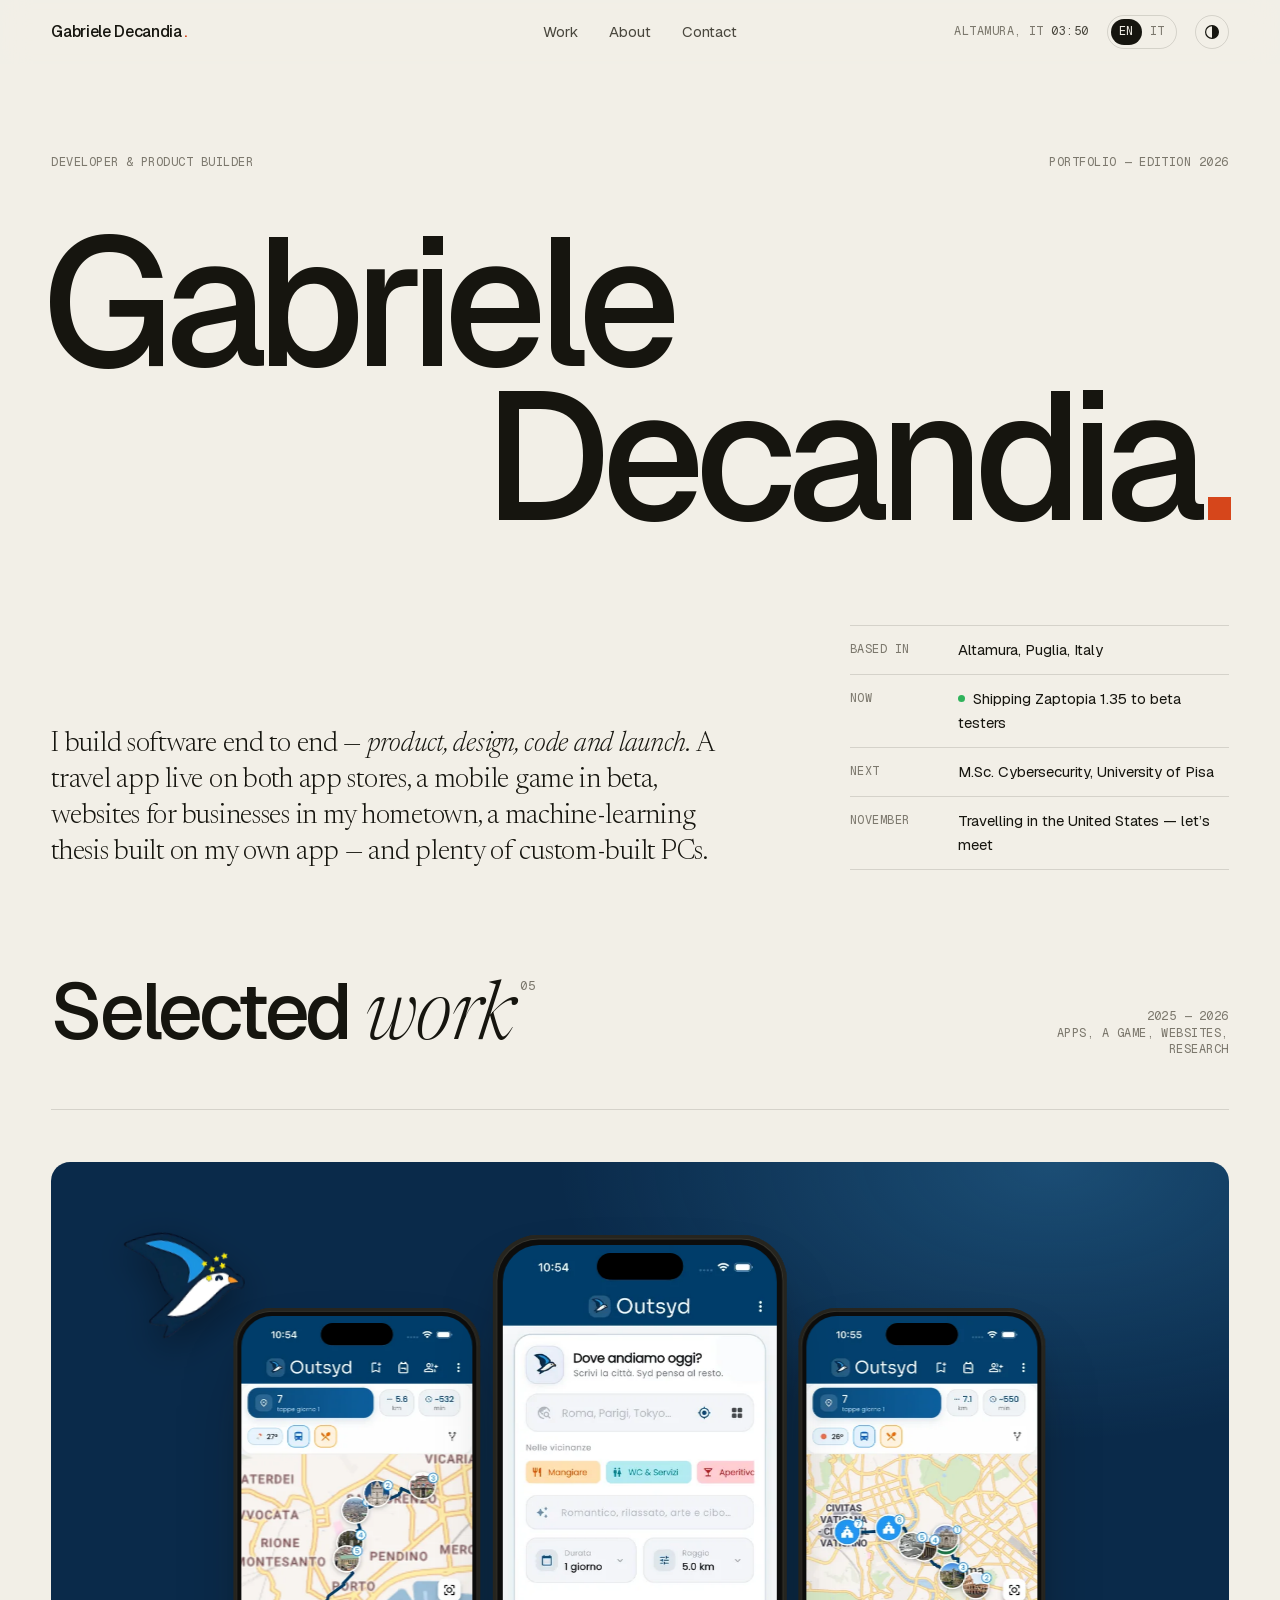
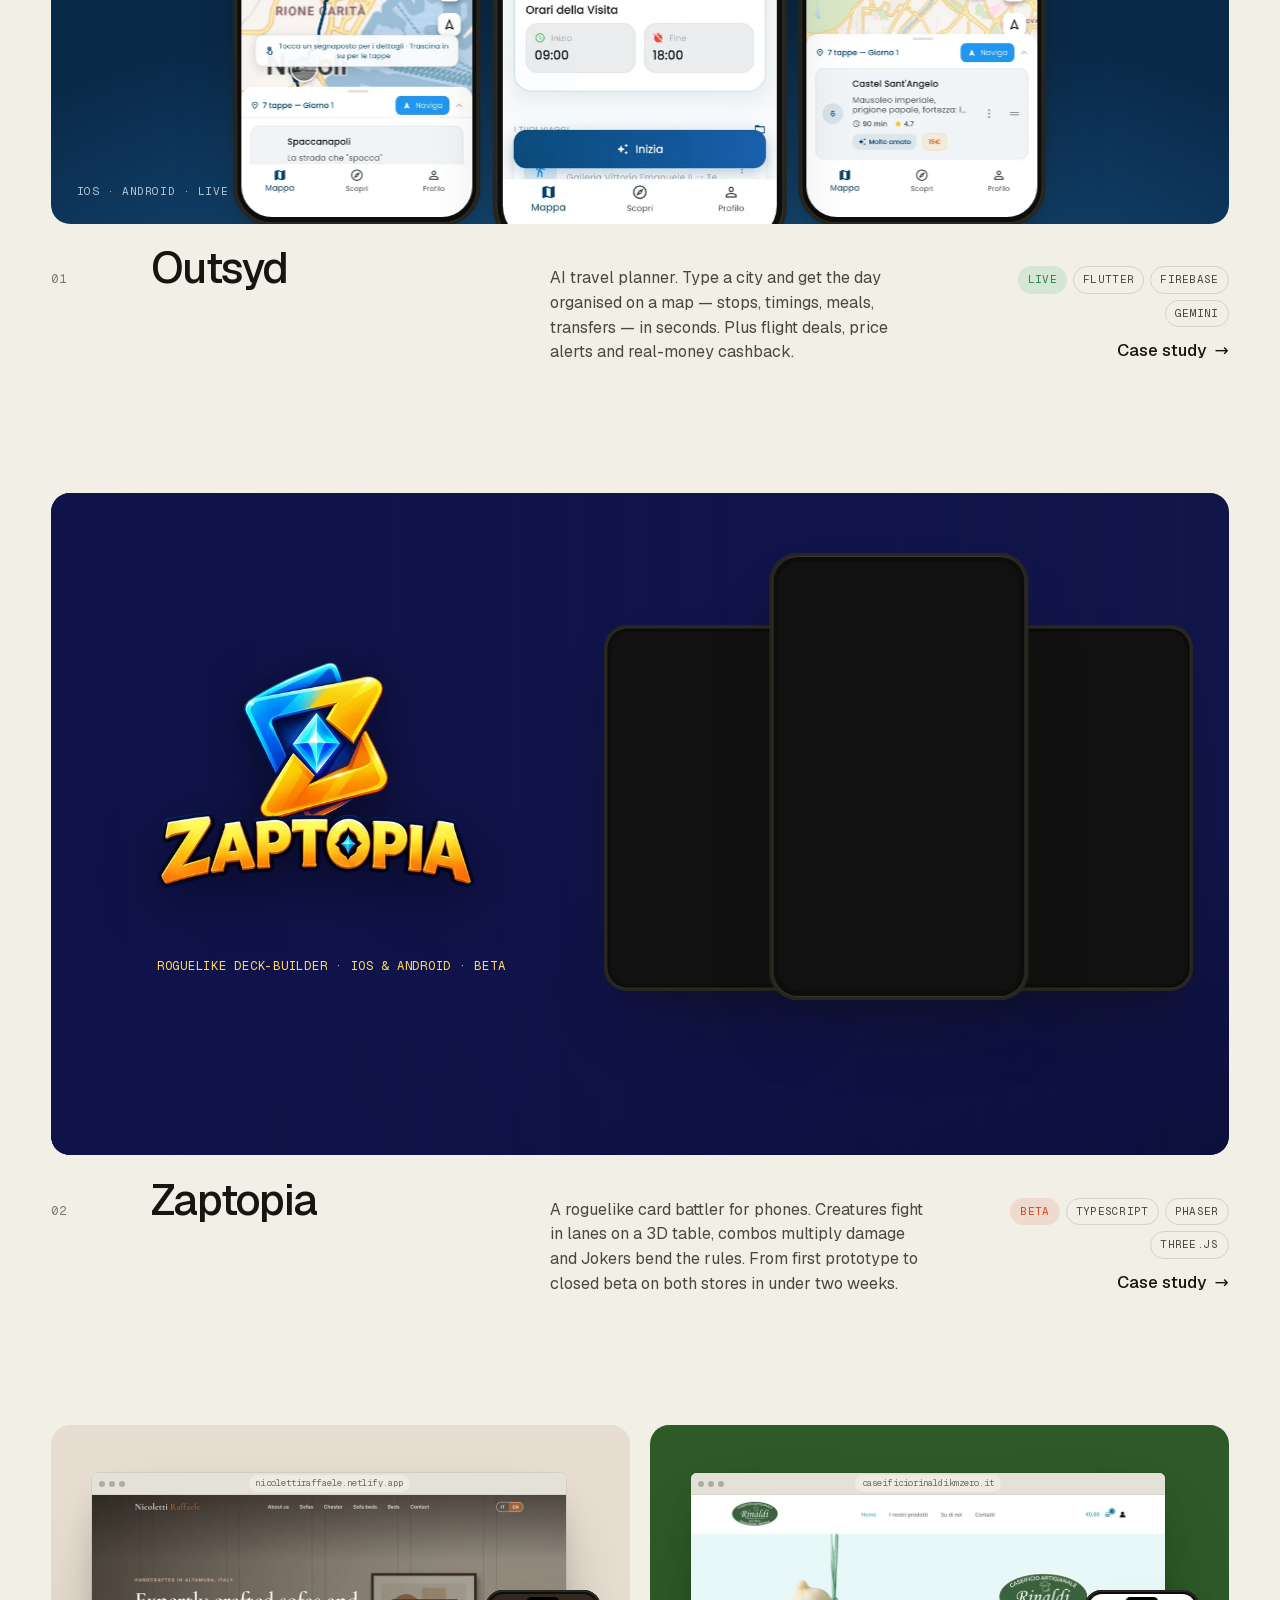
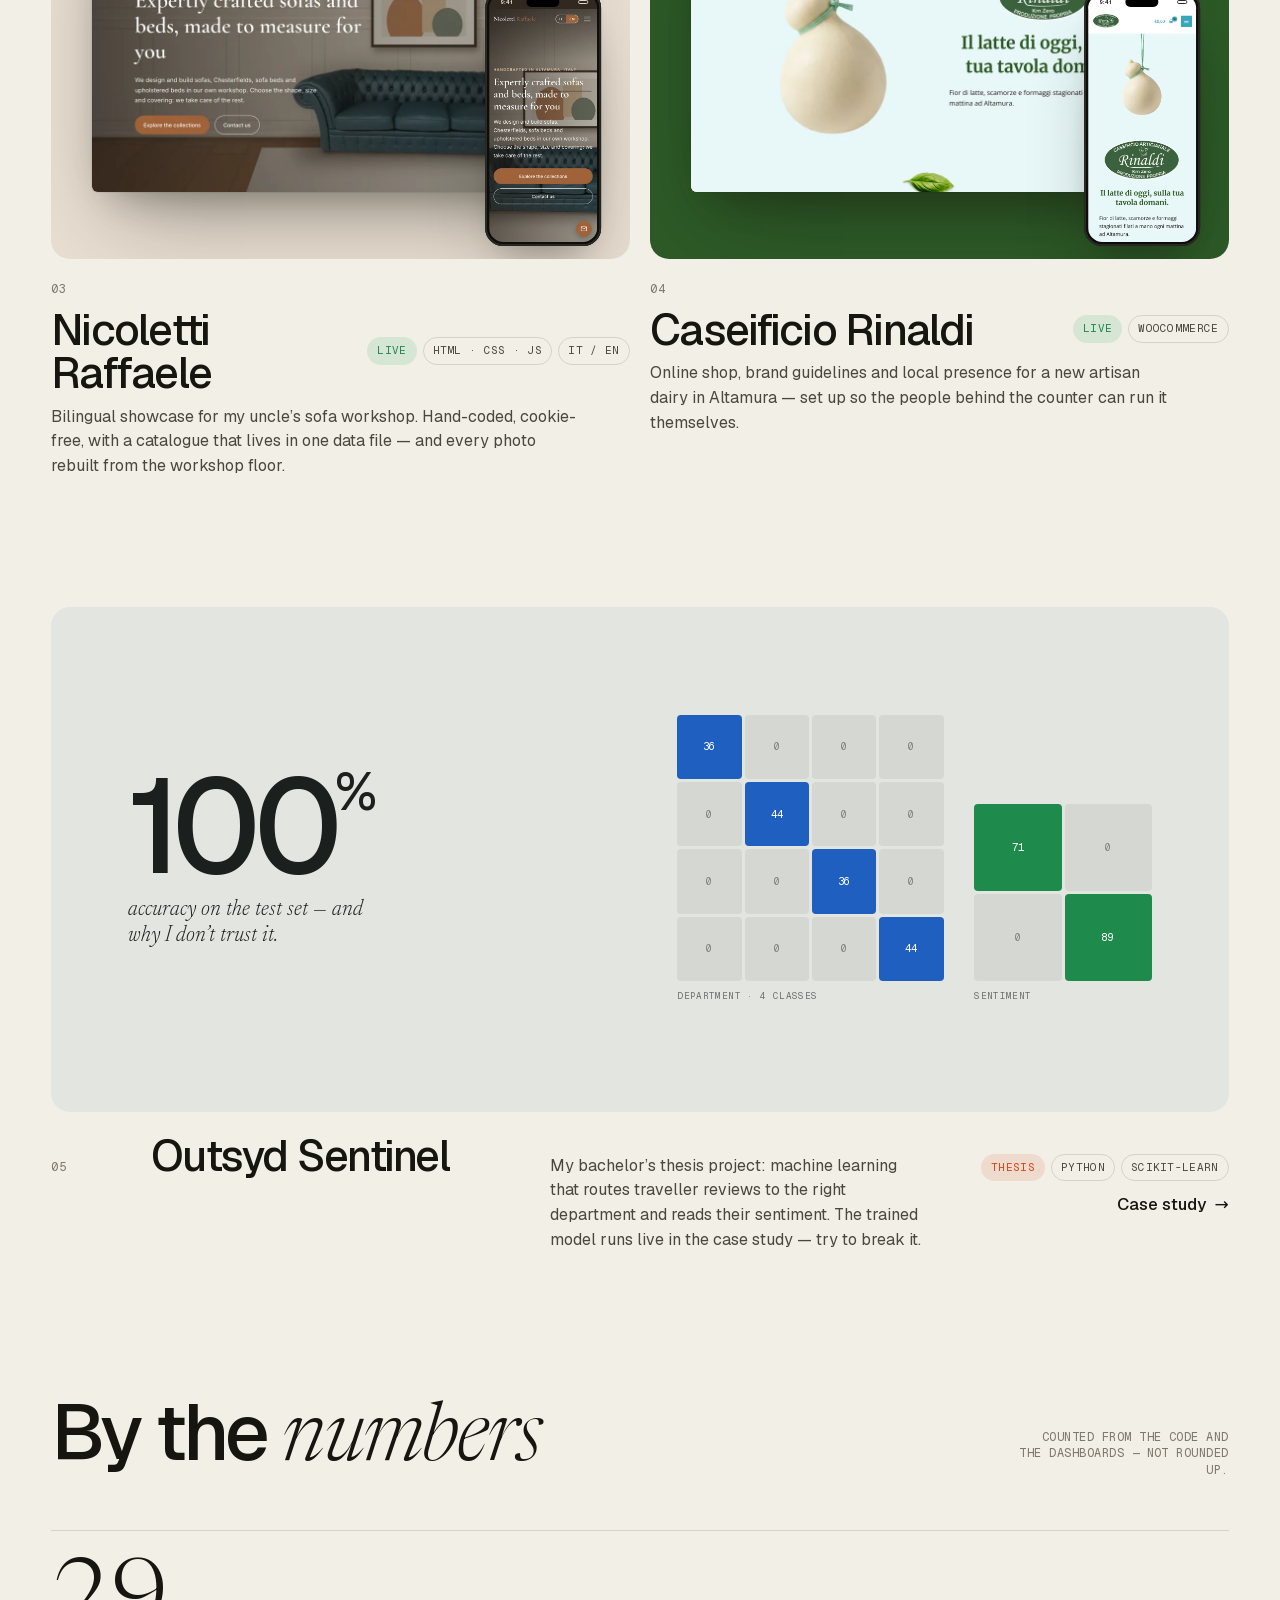
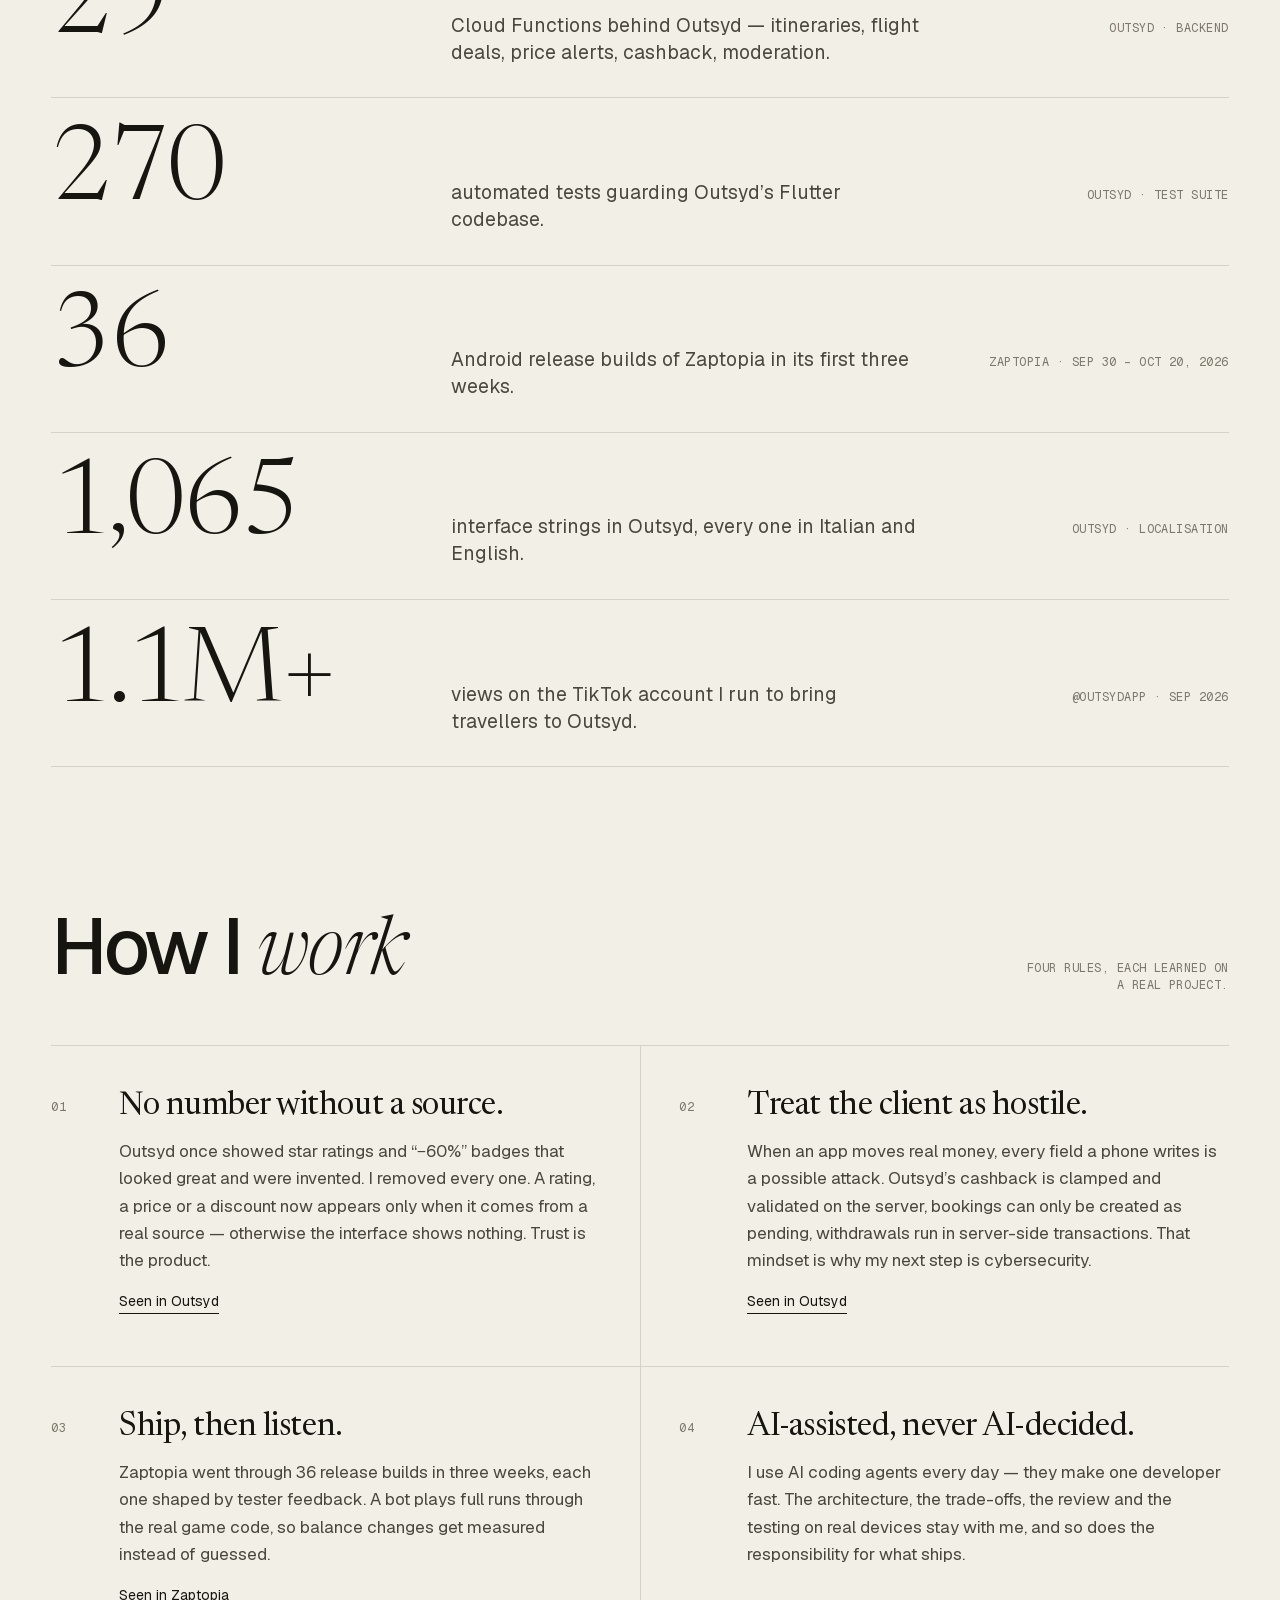
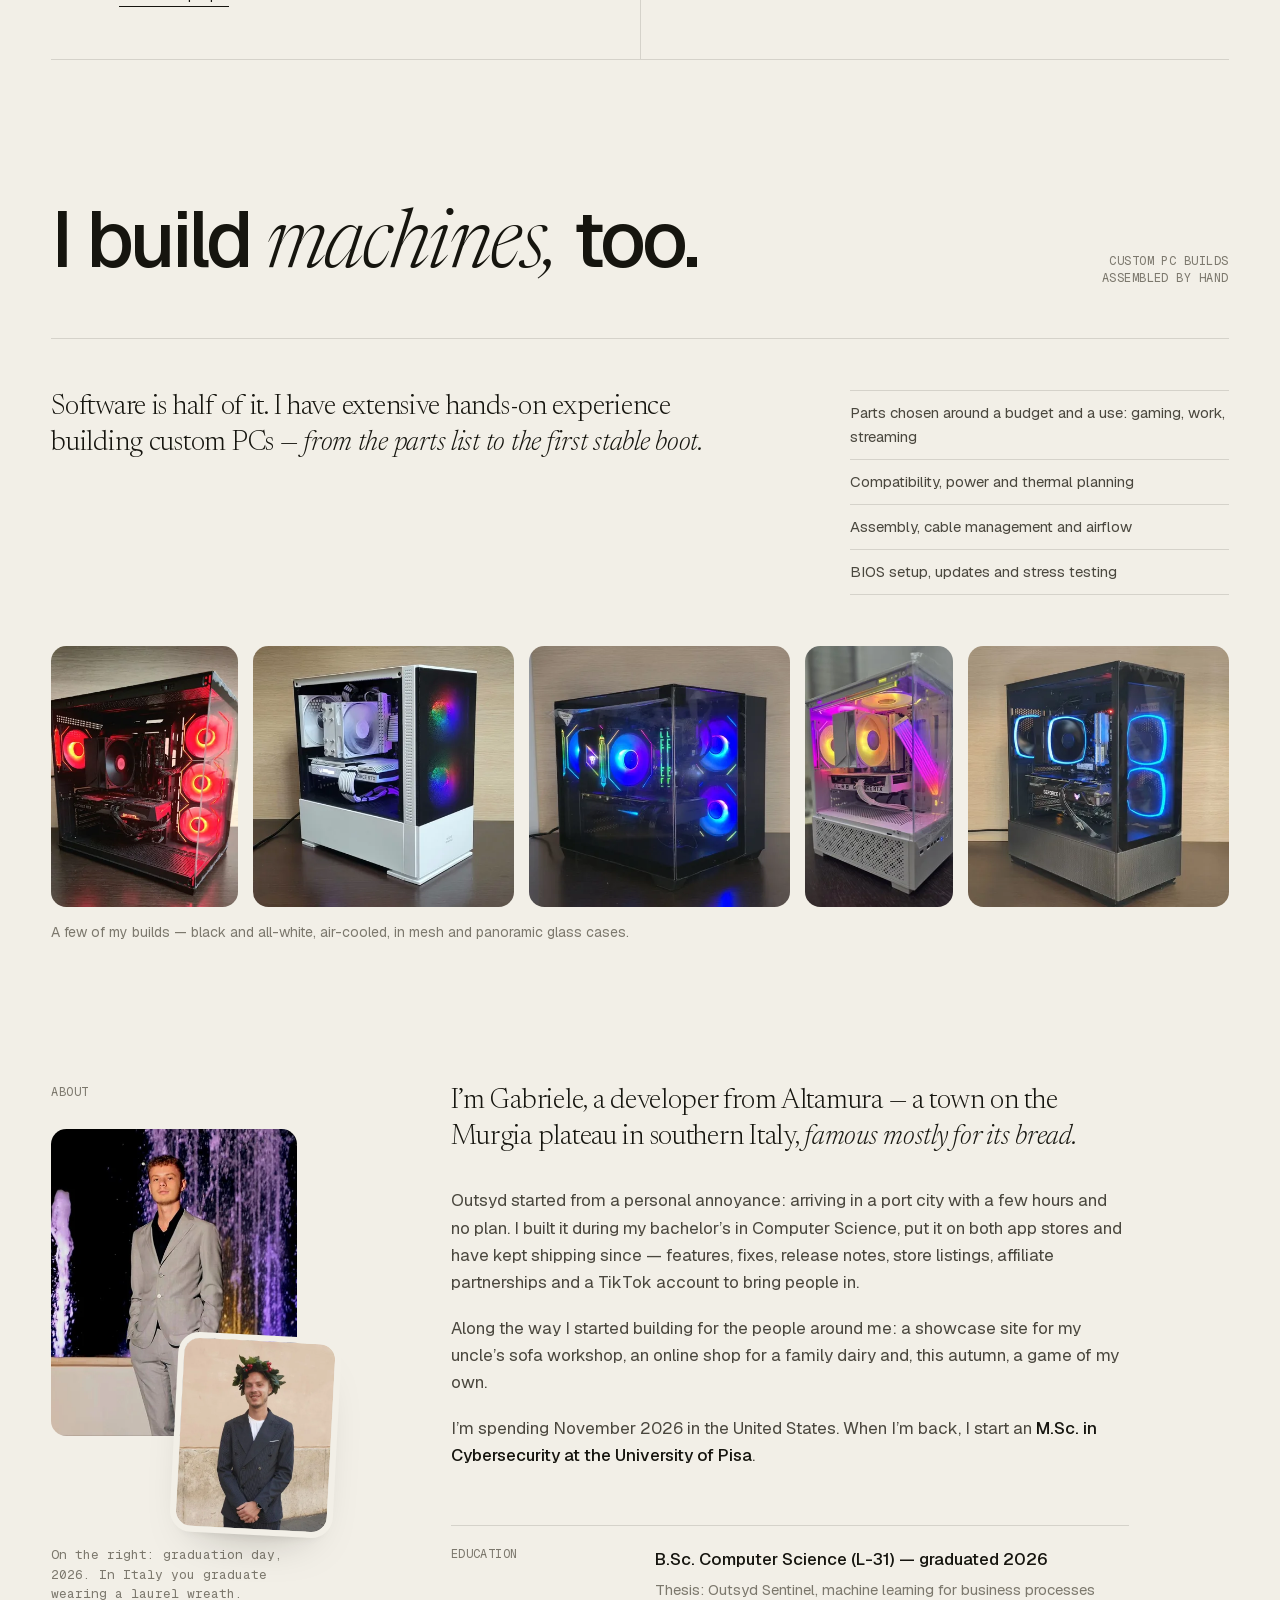
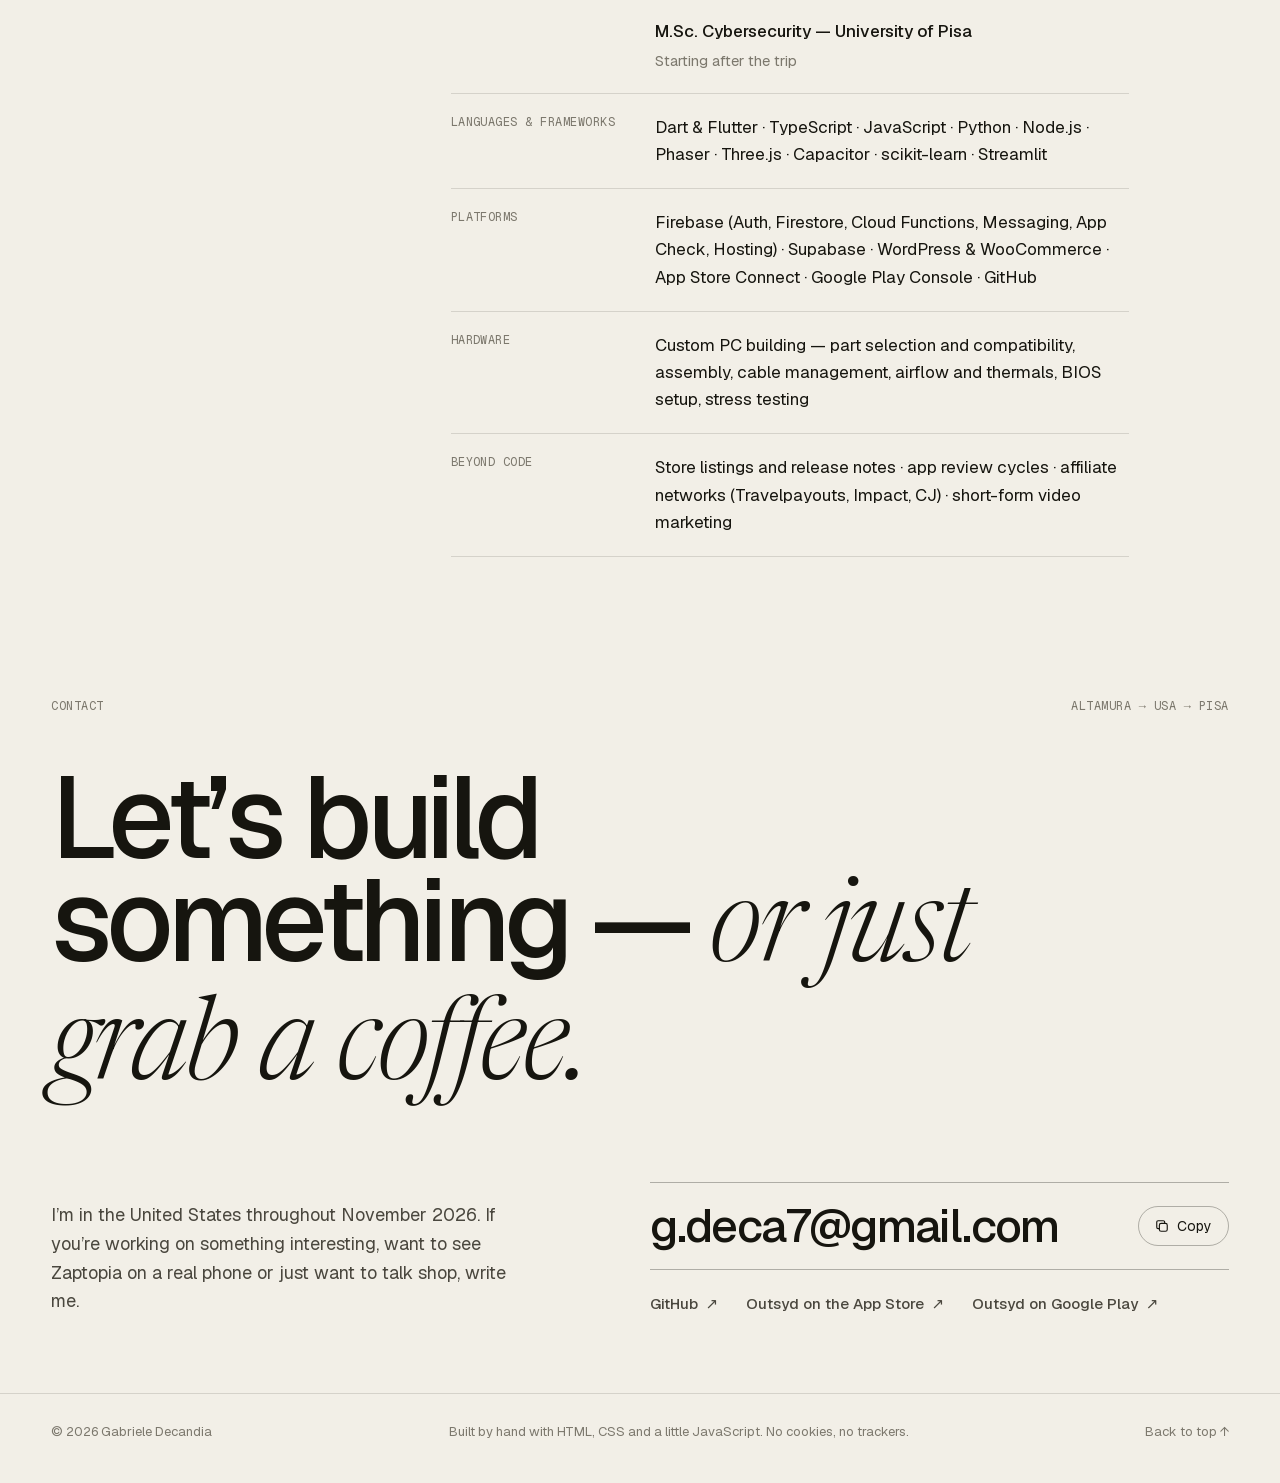
==== commit c81190f2: "Italian version, PC builds section, reliable theme toggle - /it/: home and five case studies in Ital" ====
--- a/index.html
+++ b/index.html
@@ -6,6 +6,9 @@
   <title>Gabriele Decandia — Developer & product builder</title>
   <meta name="description" content="Gabriele Decandia builds software end to end: Outsyd, an AI travel planner live on iOS and Android; Zaptopia, a roguelike card game in beta; websites for local businesses; and a machine-learning thesis.">
   <link rel="canonical" href="https://gabrideca7.github.io/">
+  <link rel="alternate" hreflang="en" href="https://gabrideca7.github.io/">
+  <link rel="alternate" hreflang="it" href="https://gabrideca7.github.io/it/">
+  <link rel="alternate" hreflang="x-default" href="https://gabrideca7.github.io/">
   <meta name="author" content="Gabriele Decandia">
 
   <meta property="og:type" content="website">
@@ -25,7 +28,7 @@
 
   <link rel="preload" href="assets/fonts/geist.woff2" as="font" type="font/woff2" crossorigin>
   <link rel="preload" href="assets/fonts/newsreader.woff2" as="font" type="font/woff2" crossorigin>
-  <link rel="stylesheet" href="assets/css/style.css">
+  <link rel="stylesheet" href="assets/css/style.css?v=2026102202">
   <script>
     (function () {
       var d = document.documentElement;
@@ -33,7 +36,7 @@
       try { var t = localStorage.getItem('theme'); if (t === 'dark' || t === 'light') d.dataset.theme = t; } catch (e) {}
     })();
   </script>
-  <script src="assets/js/main.js" defer></script>
+  <script src="assets/js/main.js?v=2026102202" defer></script>
   <script type="application/ld+json">
   {
     "@context": "https://schema.org",
@@ -61,6 +64,7 @@
       </nav>
       <div class="header-meta">
         <span class="clock mono" data-clock>Altamura, IT <time>--:--</time></span>
+        <nav class="lang-switch mono" aria-label="Language"><span aria-current="true">EN</span><a href="it/" hreflang="it" lang="it" title="Versione italiana">IT</a></nav>
         <button class="theme-toggle" type="button" data-theme-toggle aria-label="Switch theme">
           <svg viewBox="0 0 16 16" aria-hidden="true"><circle cx="8" cy="8" r="6.4" fill="none" stroke="currentColor" stroke-width="1.2"/><path class="half" d="M8 1.6a6.4 6.4 0 0 1 0 12.8z" fill="currentColor"/></svg>
         </button>
@@ -85,7 +89,7 @@
         <p class="lede hero-lede reveal">
           I build software end to end — <em>product, design, code and launch.</em>
           A travel app live on both app stores, a mobile game in beta, websites for businesses
-          in my hometown and a machine-learning thesis built on my own app.
+          in my hometown, a machine-learning thesis built on my own app — and plenty of custom-built PCs.
         </p>
         <dl class="hero-facts reveal" style="--delay: .12s">
           <div><dt class="label">Based in</dt><dd>Altamura, Puglia, Italy</dd></div>
@@ -325,6 +329,33 @@
       </div>
     </section>
 
+    <!-- PC builds -->
+    <section class="section wrap" id="builds" aria-labelledby="builds-title" style="padding-top: 0">
+      <div class="section-head reveal">
+        <h2 class="h2" id="builds-title">I build <em>machines,</em> too.</h2>
+        <p class="label">Custom PC builds<br>Assembled by hand</p>
+      </div>
+      <div class="grid builds-intro">
+        <p class="lede reveal">Software is half of it. I have extensive hands-on experience building custom PCs — <em>from the parts list to the first stable boot.</em></p>
+        <div class="builds-skills reveal" style="--delay: .1s">
+          <ul>
+            <li>Parts chosen around a budget and a use: gaming, work, streaming</li>
+            <li>Compatibility, power and thermal planning</li>
+            <li>Assembly, cable management and airflow</li>
+            <li>BIOS setup, updates and stress testing</li>
+          </ul>
+        </div>
+      </div>
+      <div class="builds reveal" role="list" aria-label="Custom PC builds">
+          <figure role="listitem" style="--r: 0.7172"><img src="assets/img/builds/red-344.webp" srcset="assets/img/builds/red-344.webp 344w, assets/img/builds/red-645.webp 645w" sizes="(max-width: 800px) 273px, 16vw" width="344" height="480" alt="Black dual-chamber build with red fans, a tower air cooler and a GeForce RTX graphics card" loading="lazy" decoding="async"></figure>
+          <figure role="listitem" style="--r: 1"><img src="assets/img/builds/white-mesh-480.webp" srcset="assets/img/builds/white-mesh-480.webp 480w, assets/img/builds/white-mesh-900.webp 900w" sizes="(max-width: 800px) 380px, 22vw" width="480" height="480" alt="All-white build in a mesh case: white tower cooler, white GeForce RTX and white sleeved cables" loading="lazy" decoding="async"></figure>
+          <figure role="listitem" style="--r: 1"><img src="assets/img/builds/cube-480.webp" srcset="assets/img/builds/cube-480.webp 480w, assets/img/builds/cube-900.webp 900w" sizes="(max-width: 800px) 380px, 22vw" width="480" height="480" alt="Black cube case with glass panels and blue and purple RGB fans" loading="lazy" decoding="async"></figure>
+          <figure role="listitem" style="--r: 0.5664"><img src="assets/img/builds/white-panoramic-272.webp" srcset="assets/img/builds/white-panoramic-272.webp 272w, assets/img/builds/white-panoramic-510.webp 510w" sizes="(max-width: 800px) 215px, 12vw" width="272" height="480" alt="Compact white panoramic build with an RGB air cooler and a white sleeved GPU cable" loading="lazy" decoding="async"></figure>
+          <figure role="listitem" style="--r: 1"><img src="assets/img/builds/blue-480.webp" srcset="assets/img/builds/blue-480.webp 480w, assets/img/builds/blue-900.webp 900w" sizes="(max-width: 800px) 380px, 22vw" width="480" height="480" alt="Black build with blue ring fans, a tower cooler and a GeForce RTX card" loading="lazy" decoding="async"></figure>
+      </div>
+      <p class="builds-note">A few of my builds — black and all-white, air-cooled, in mesh and panoramic glass cases.</p>
+    </section>
+
     <!-- About -->
     <section class="section wrap" id="about" aria-labelledby="about-title" style="padding-top: 0">
       <div class="grid about-grid">
@@ -365,6 +396,10 @@
               <dd>Firebase (Auth, Firestore, Cloud Functions, Messaging, App Check, Hosting) · Supabase · WordPress &amp; WooCommerce · App Store Connect · Google Play Console · GitHub</dd>
             </div>
             <div class="facts-row">
+              <dt class="label">Hardware</dt>
+              <dd>Custom PC building — part selection and compatibility, assembly, cable management, airflow and thermals, BIOS setup, stress testing</dd>
+            </div>
+            <div class="facts-row">
               <dt class="label">Beyond code</dt>
               <dd>Store listings and release notes · app review cycles · affiliate networks (Travelpayouts, Impact, CJ) · short-form video marketing</dd>
             </div>
--- a/assets/css/style.css
+++ b/assets/css/style.css
@@ -127,7 +127,6 @@
   text-rendering: optimizeLegibility;
   font-kerning: normal;
   overflow-x: clip;
-  transition: background-color 0.4s var(--ease), color 0.4s var(--ease);
 }
 
 img, svg, video { display: block; max-width: 100%; height: auto; }
@@ -280,7 +279,7 @@
   -webkit-backdrop-filter: blur(14px) saturate(1.3);
   backdrop-filter: blur(14px) saturate(1.3);
   border-bottom: 1px solid transparent;
-  transition: transform 0.45s var(--ease), border-color 0.3s, background-color 0.4s var(--ease);
+  transition: transform 0.45s var(--ease), border-color 0.3s;
 }
 .site-header.is-scrolled { border-bottom-color: var(--rule); }
 .site-header.is-hidden { transform: translateY(-101%); }
@@ -341,6 +340,28 @@
   white-space: nowrap;
 }
 .clock time { color: var(--ink-2); }
+
+.lang-switch {
+  display: inline-flex;
+  align-items: center;
+  height: 34px;
+  padding: 3px;
+  border: 1px solid var(--rule);
+  border-radius: 999px;
+}
+.lang-switch a,
+.lang-switch span {
+  display: grid;
+  place-items: center;
+  min-width: 30px;
+  height: 26px;
+  padding: 0 8px;
+  border-radius: 999px;
+  color: var(--ink-3);
+  transition: color 0.2s, background-color 0.2s;
+}
+.lang-switch a:hover { color: var(--ink); background: var(--paper-2); }
+.lang-switch [aria-current] { background: var(--ink); color: var(--paper); }
 
 .theme-toggle {
   width: 34px;
@@ -1013,6 +1034,56 @@
   .principle:nth-child(even) { padding-left: 0; padding-right: 0; border-left: 0; grid-template-columns: 44px 1fr; }
 }
 
+/* ---------- PC builds ---------- */
+.builds-intro { row-gap: 24px; margin-bottom: clamp(32px, 4vw, 56px); }
+.builds-intro .lede { grid-column: 1 / span 7; }
+.builds-intro .builds-skills { grid-column: 9 / span 4; align-self: end; }
+.builds-skills ul { border-top: 1px solid var(--rule); }
+.builds-skills li {
+  padding: 10px 0;
+  border-bottom: 1px solid var(--rule);
+  font-size: 15px;
+  color: var(--ink-2);
+}
+@media (max-width: 1000px) {
+  .builds-intro .lede,
+  .builds-intro .builds-skills { grid-column: 1 / -1; }
+}
+
+.builds {
+  display: flex;
+  gap: clamp(8px, 1.2vw, 16px);
+}
+.builds figure {
+  flex: var(--r) 1 0;
+  min-width: 0;
+  overflow: hidden;
+  border-radius: calc(var(--radius) * 0.8);
+  background: var(--paper-2);
+}
+.builds img {
+  width: 100%;
+  height: auto;
+  aspect-ratio: var(--r);
+  object-fit: cover;
+  transition: transform 1.2s var(--ease);
+}
+.builds figure:hover img { transform: scale(1.04); }
+.builds-note { margin-top: 14px; color: var(--ink-3); font-size: 14px; }
+@media (max-width: 800px) {
+  .builds {
+    overflow-x: auto;
+    scroll-snap-type: x mandatory;
+    margin-inline: calc(-1 * var(--gutter));
+    padding-inline: var(--gutter);
+    scroll-padding-inline: var(--gutter);
+    scrollbar-width: none;
+  }
+  .builds::-webkit-scrollbar { display: none; }
+  .builds figure { flex: 0 0 auto; height: 380px; scroll-snap-align: start; }
+  .builds img { width: auto; height: 100%; }
+}
+
 /* ---------- About ---------- */
 .about-grid { row-gap: 48px; }
 .about-label {
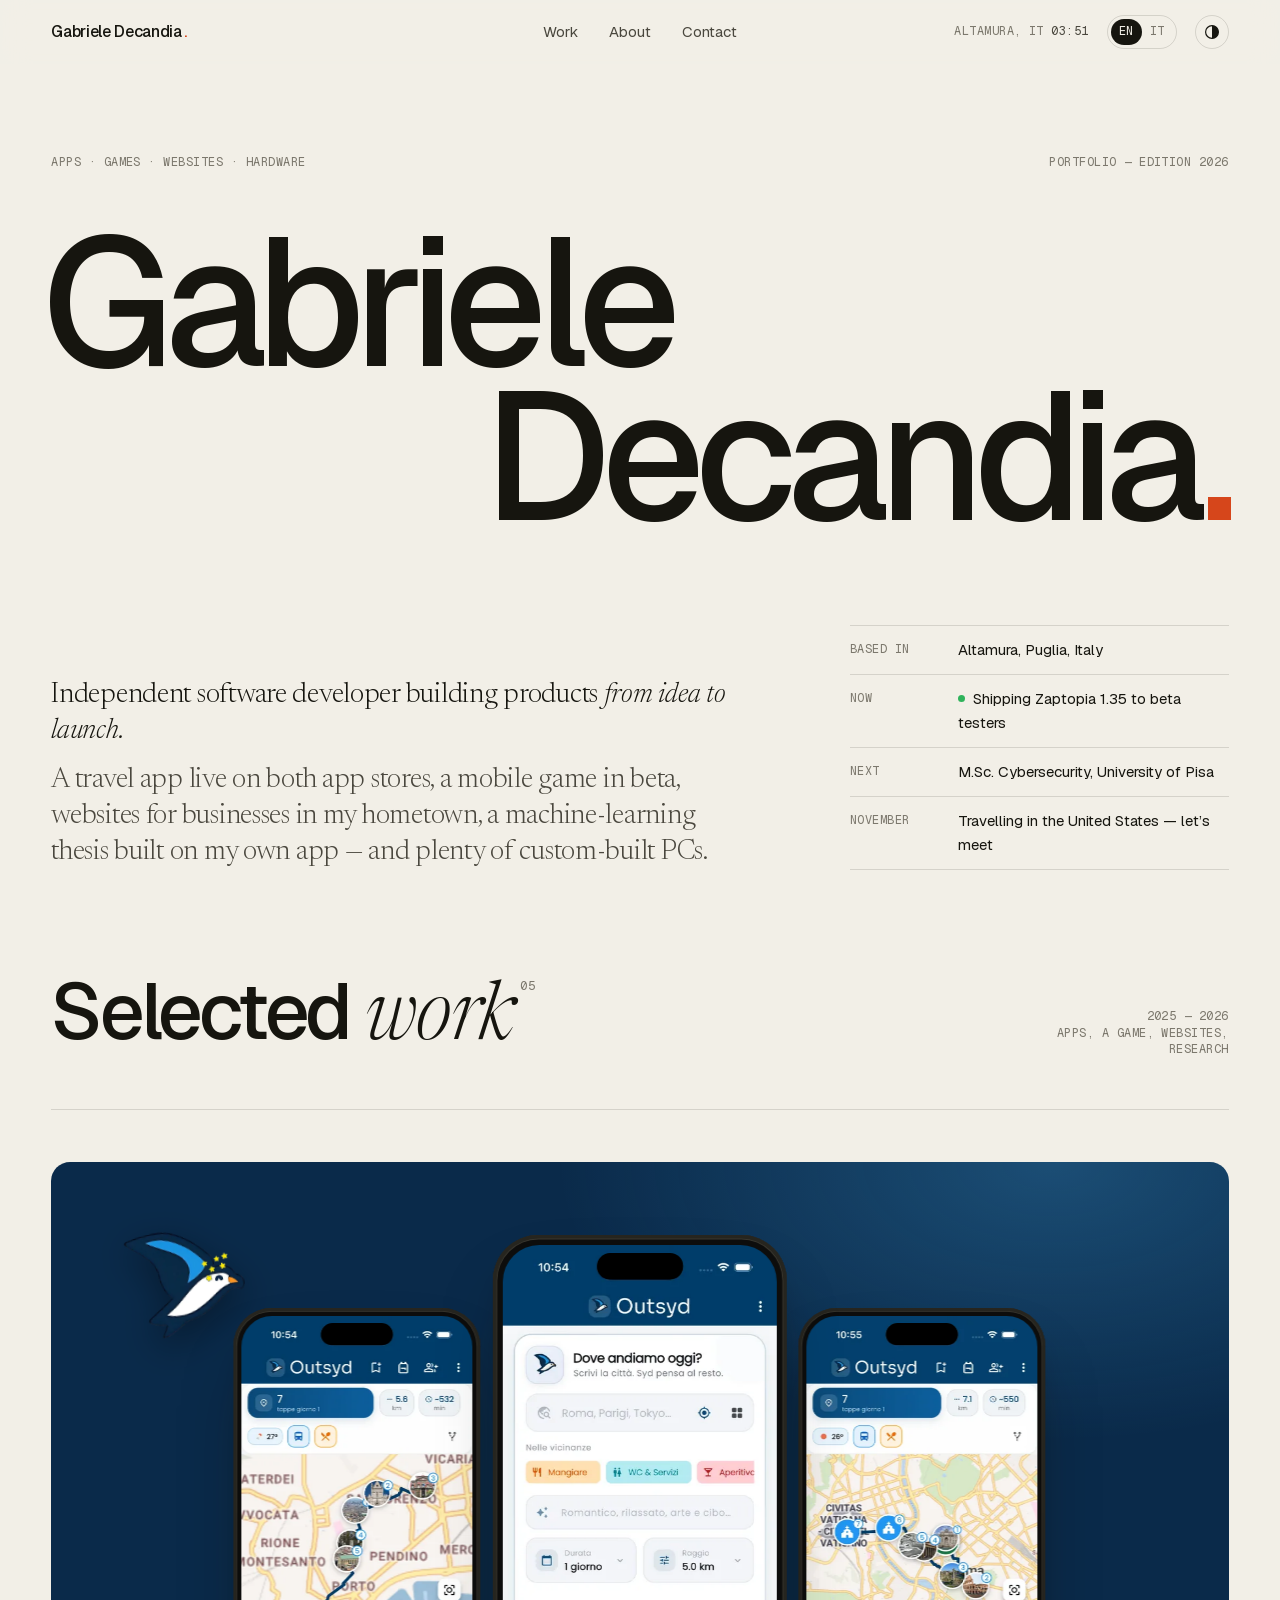
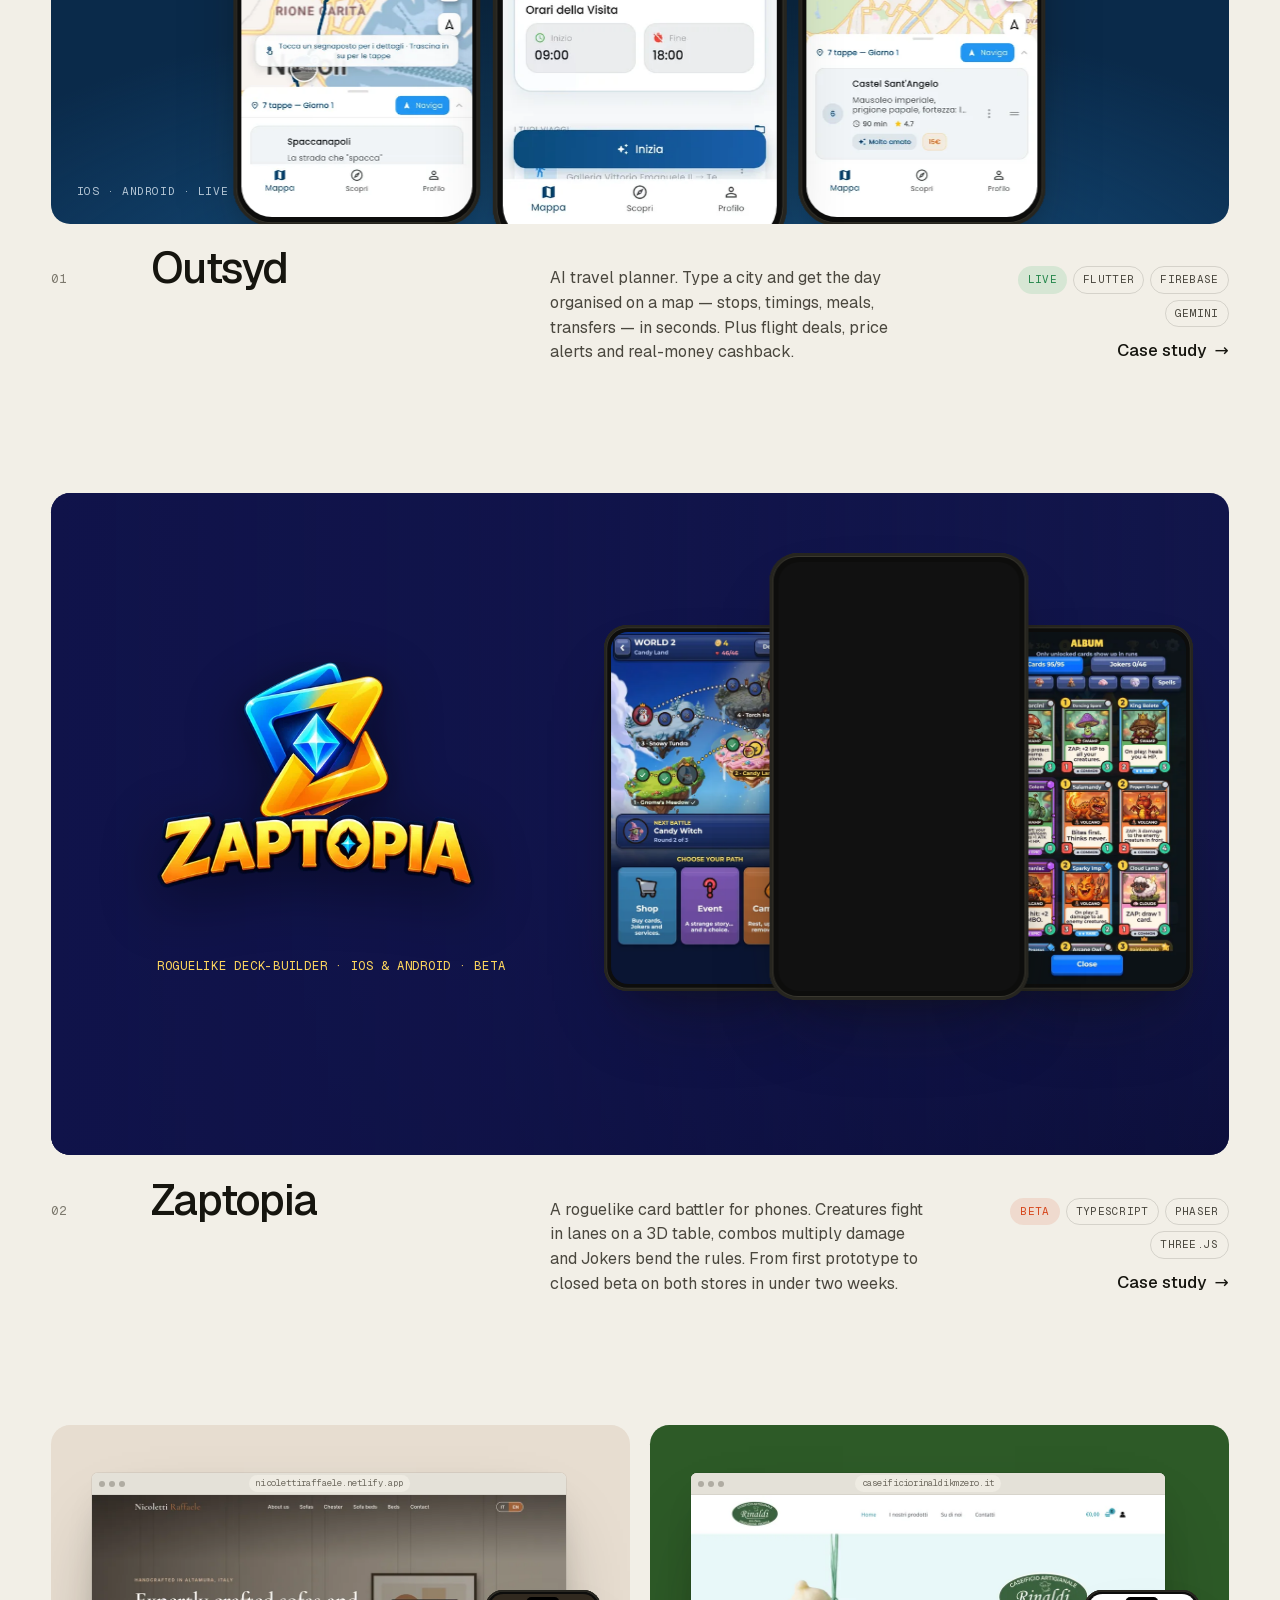
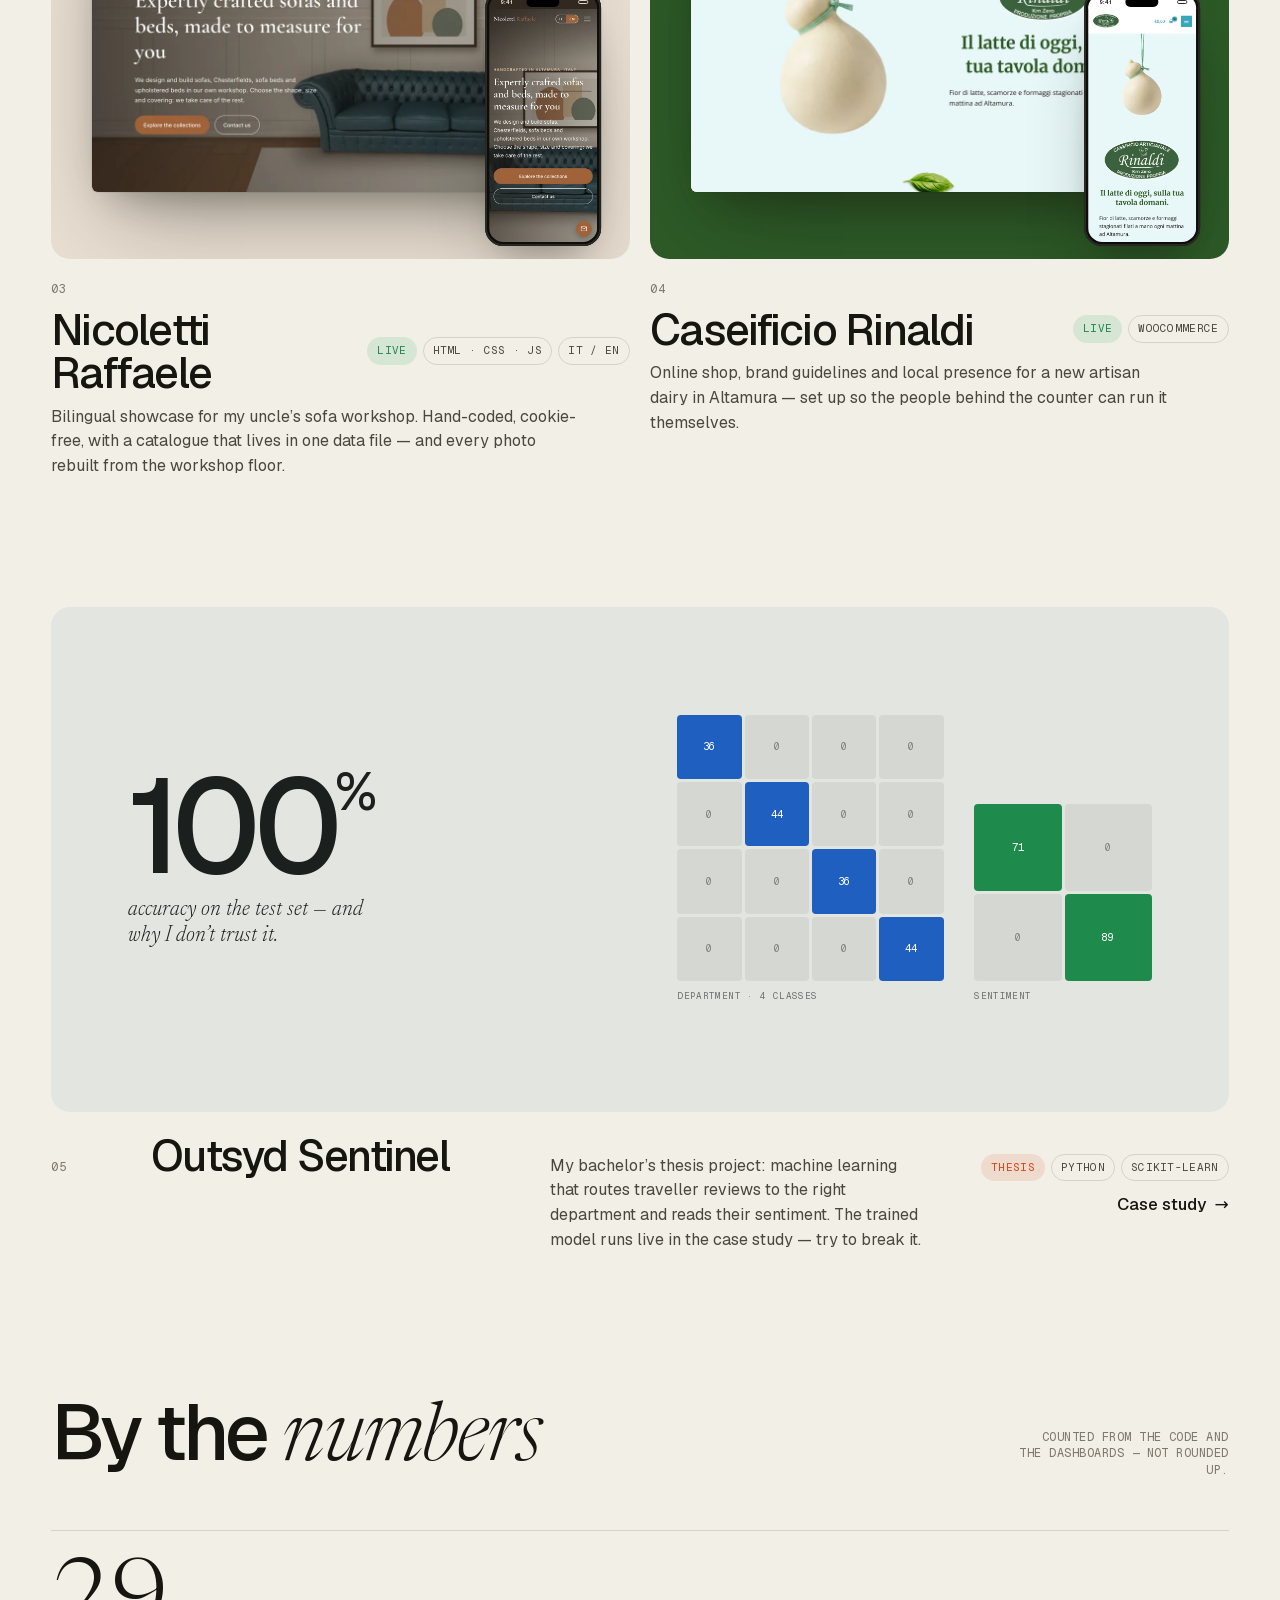
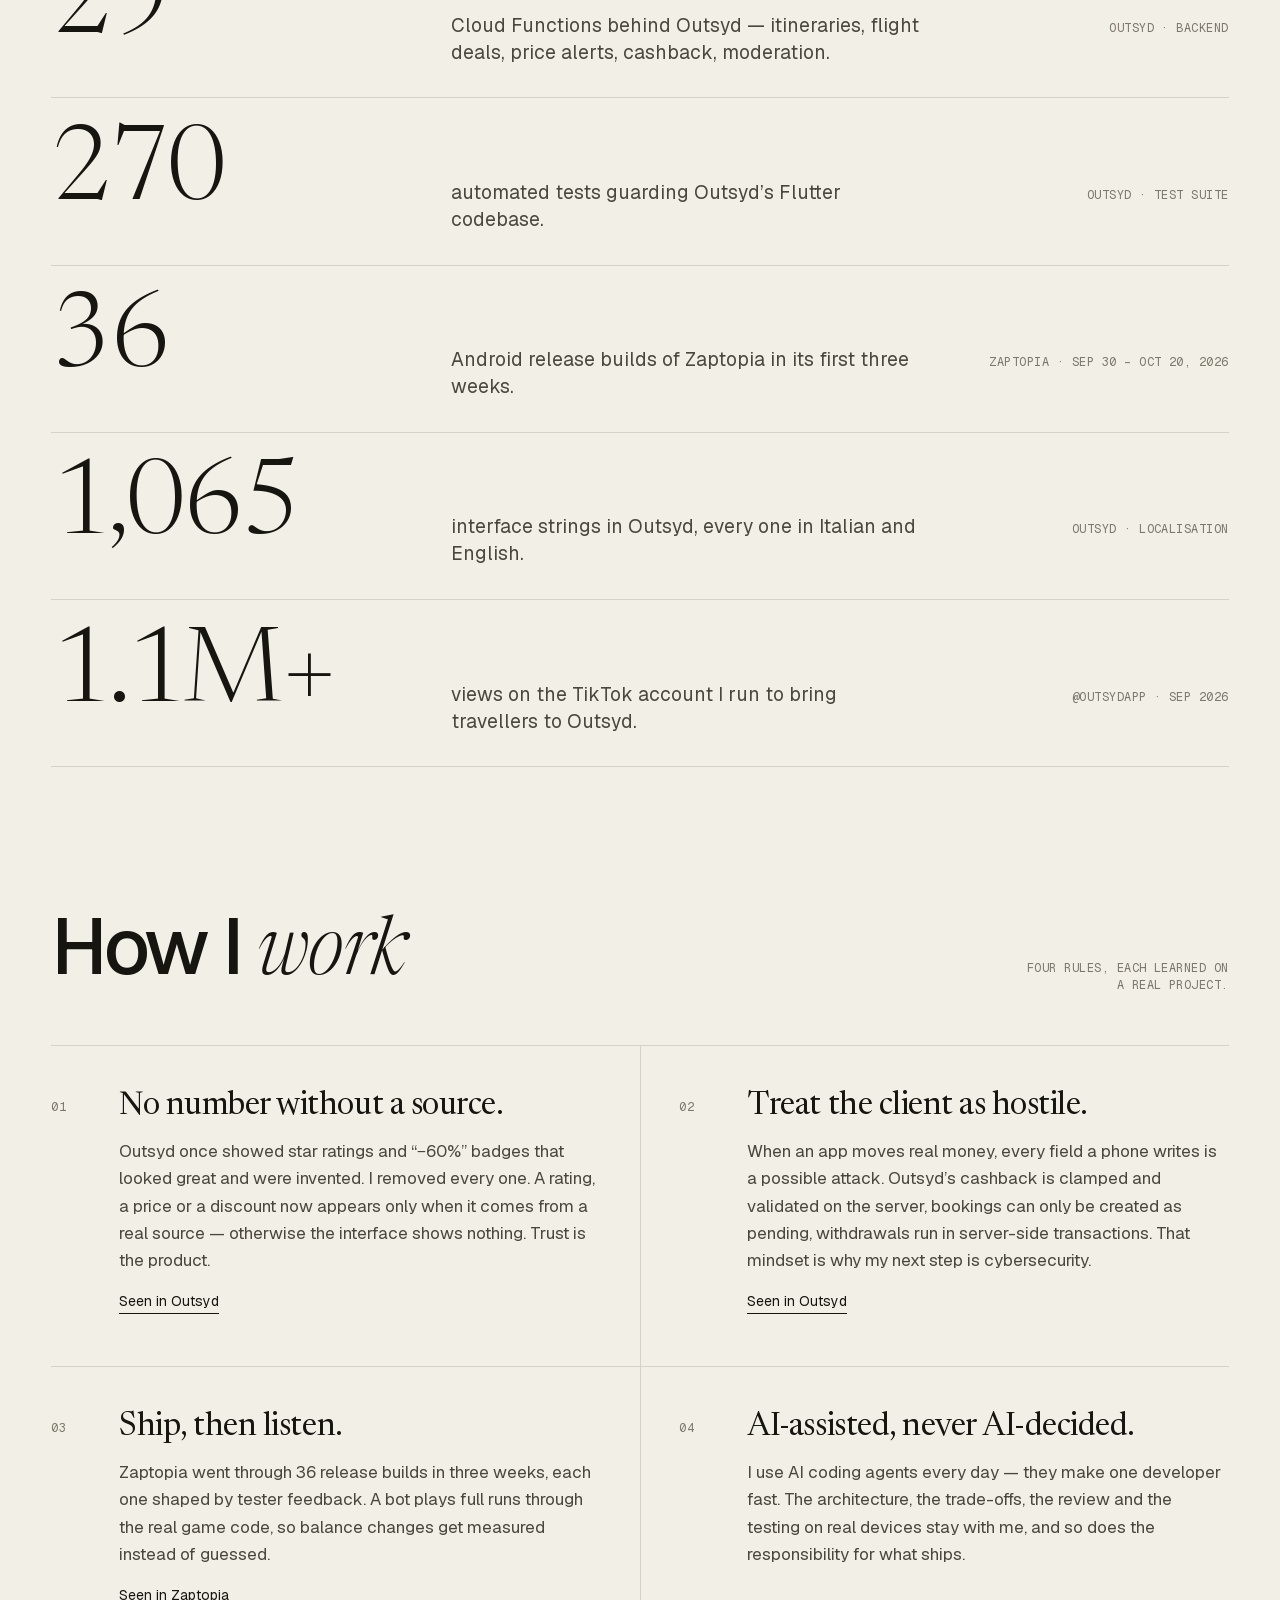
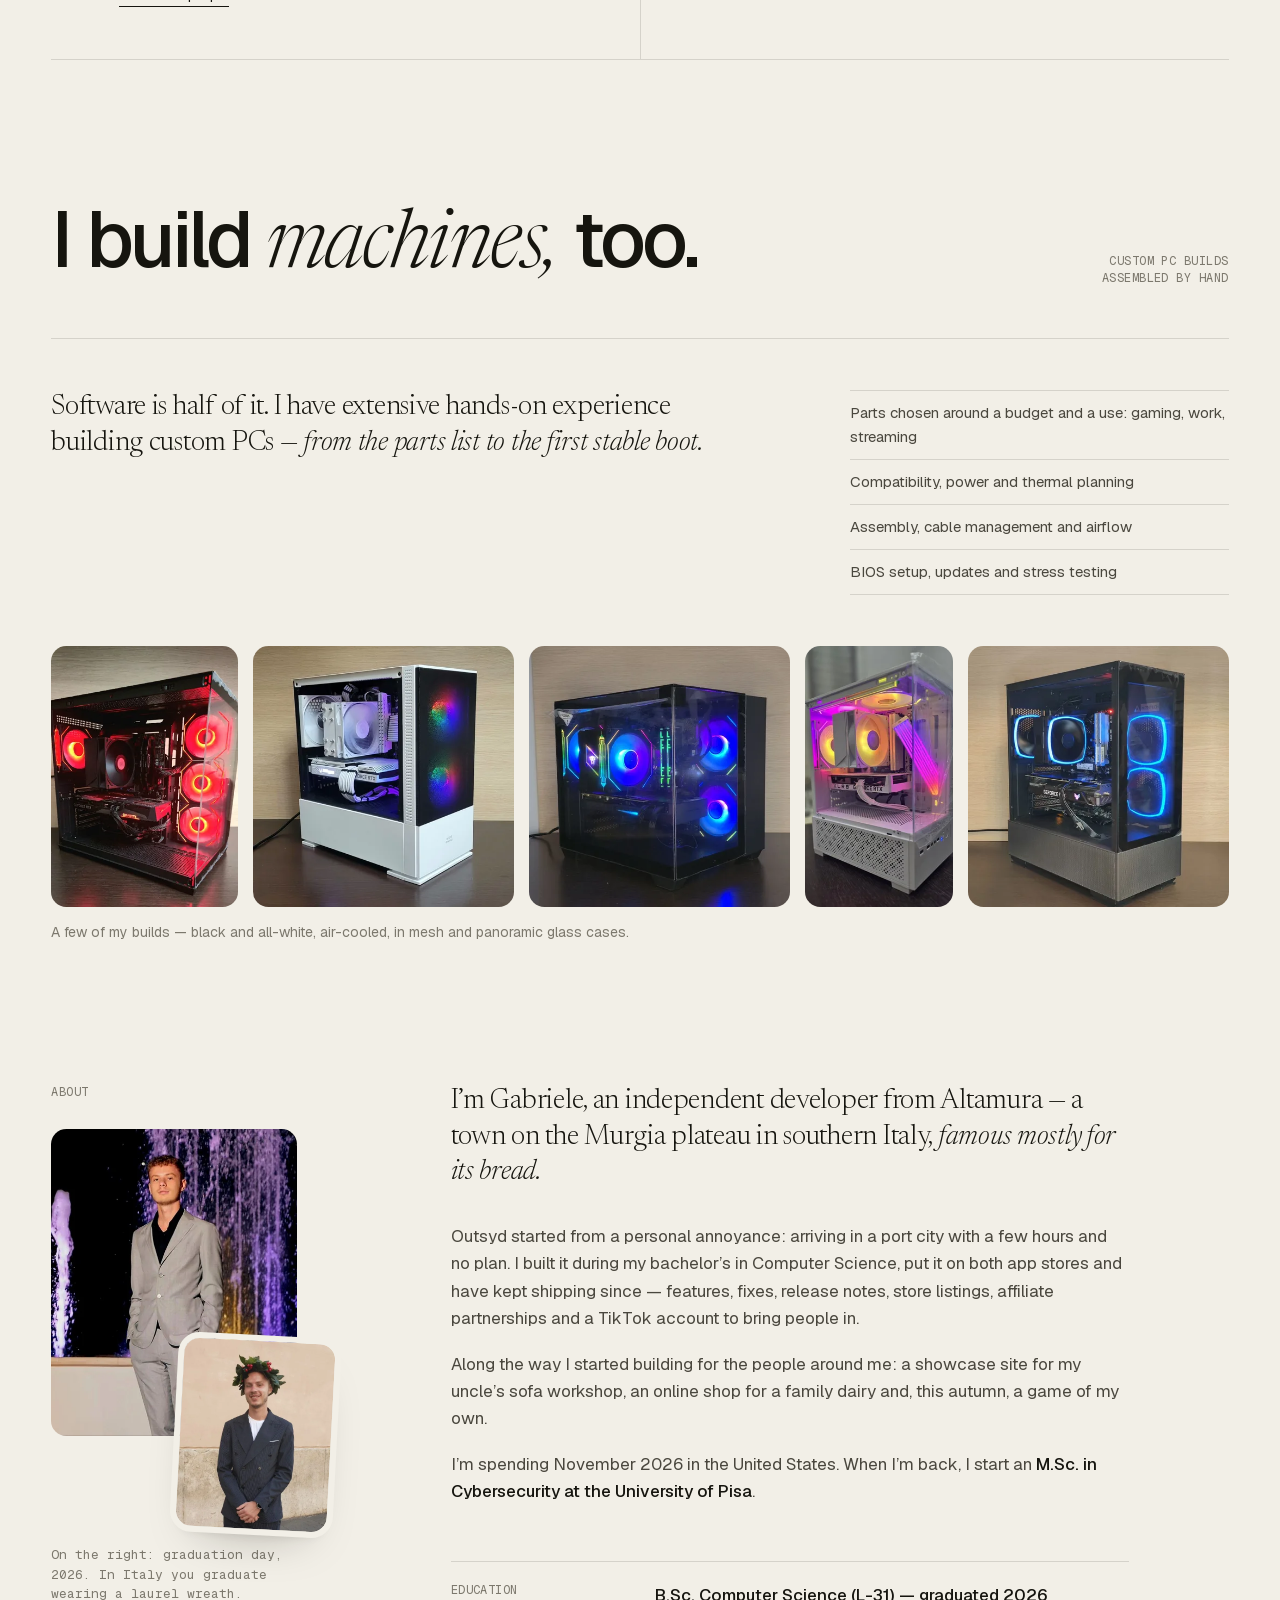
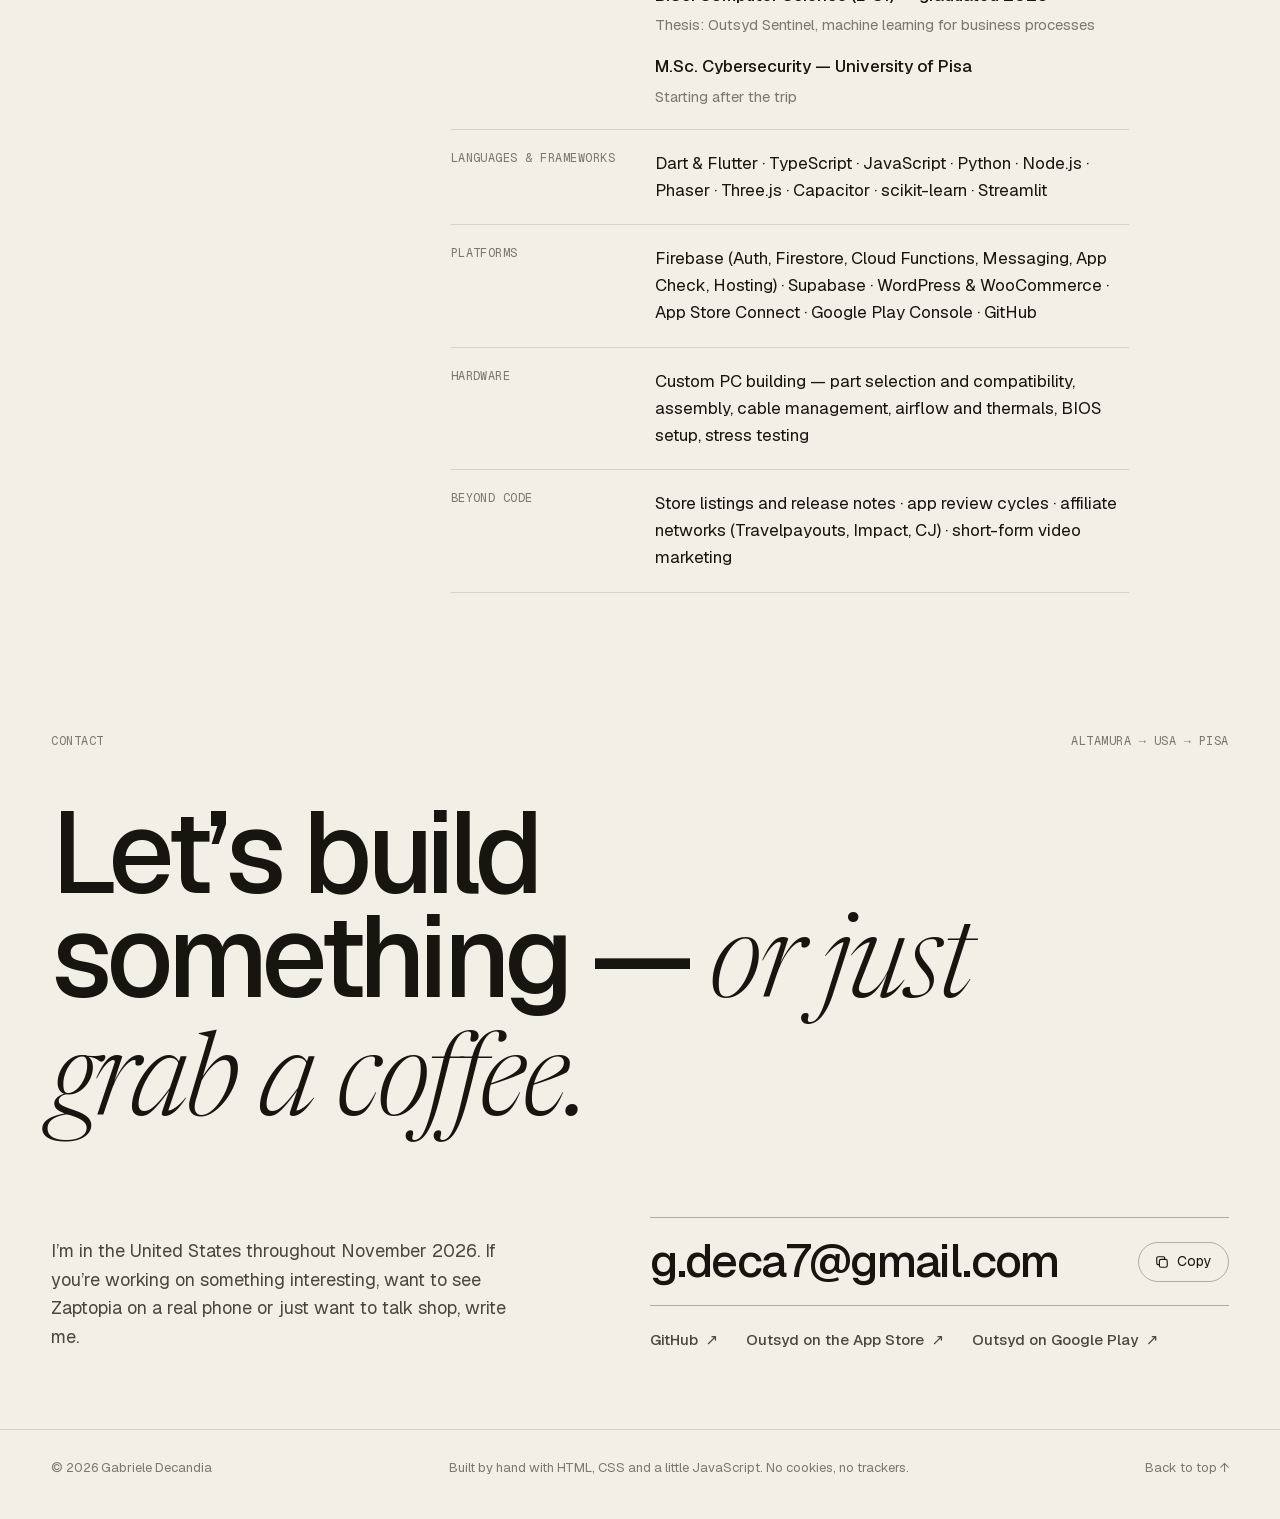
==== commit b412e656: "Positioning: independent software developer building products from idea to launch Co-Authored-By: Cl" ====
--- a/index.html
+++ b/index.html
@@ -3,8 +3,8 @@
 <head>
   <meta charset="utf-8">
   <meta name="viewport" content="width=device-width, initial-scale=1">
-  <title>Gabriele Decandia — Developer & product builder</title>
-  <meta name="description" content="Gabriele Decandia builds software end to end: Outsyd, an AI travel planner live on iOS and Android; Zaptopia, a roguelike card game in beta; websites for local businesses; and a machine-learning thesis.">
+  <title>Gabriele Decandia — Independent software developer</title>
+  <meta name="description" content="Gabriele Decandia is an independent software developer building products from idea to launch: Outsyd, an AI travel planner live on iOS and Android; Zaptopia, a roguelike card game in beta; websites for local businesses; a machine-learning thesis; custom-built PCs.">
   <link rel="canonical" href="https://gabrideca7.github.io/">
   <link rel="alternate" hreflang="en" href="https://gabrideca7.github.io/">
   <link rel="alternate" hreflang="it" href="https://gabrideca7.github.io/it/">
@@ -13,8 +13,8 @@
 
   <meta property="og:type" content="website">
   <meta property="og:site_name" content="Gabriele Decandia">
-  <meta property="og:title" content="Gabriele Decandia — Developer & product builder">
-  <meta property="og:description" content="Apps on the stores, a game in beta, websites for local businesses and a machine-learning thesis — built end to end.">
+  <meta property="og:title" content="Gabriele Decandia — Independent software developer">
+  <meta property="og:description" content="Building products from idea to launch: apps on the stores, a game in beta, websites for local businesses, a machine-learning thesis and custom-built PCs.">
   <meta property="og:url" content="https://gabrideca7.github.io/">
   <meta property="og:image" content="https://gabrideca7.github.io/assets/img/og.jpg">
   <meta property="og:image:width" content="1200">
@@ -28,7 +28,7 @@
 
   <link rel="preload" href="assets/fonts/geist.woff2" as="font" type="font/woff2" crossorigin>
   <link rel="preload" href="assets/fonts/newsreader.woff2" as="font" type="font/woff2" crossorigin>
-  <link rel="stylesheet" href="assets/css/style.css?v=2026102202">
+  <link rel="stylesheet" href="assets/css/style.css?v=2026102401">
   <script>
     (function () {
       var d = document.documentElement;
@@ -36,7 +36,7 @@
       try { var t = localStorage.getItem('theme'); if (t === 'dark' || t === 'light') d.dataset.theme = t; } catch (e) {}
     })();
   </script>
-  <script src="assets/js/main.js?v=2026102202" defer></script>
+  <script src="assets/js/main.js?v=2026102401" defer></script>
   <script type="application/ld+json">
   {
     "@context": "https://schema.org",
@@ -44,7 +44,7 @@
     "name": "Gabriele Decandia",
     "url": "https://gabrideca7.github.io/",
     "email": "mailto:g.deca7@gmail.com",
-    "jobTitle": "Software developer",
+    "jobTitle": "Independent software developer",
     "image": "https://gabrideca7.github.io/assets/img/about/portrait-760.webp",
     "homeLocation": { "@type": "Place", "name": "Altamura, Italy" },
     "sameAs": ["https://github.com/gabrideca7"]
@@ -76,7 +76,7 @@
     <!-- Hero -->
     <section class="hero wrap" aria-labelledby="hero-title">
       <div class="hero-top">
-        <span class="label">Developer &amp; product builder</span>
+        <span class="label">Apps · Games · Websites · Hardware</span>
         <span class="label">Portfolio — Edition 2026</span>
       </div>
 
@@ -87,7 +87,7 @@
 
       <div class="grid hero-grid">
         <p class="lede hero-lede reveal">
-          I build software end to end — <em>product, design, code and launch.</em>
+          <span class="lede-lead">Independent software developer building products <em>from idea to launch.</em></span>
           A travel app live on both app stores, a mobile game in beta, websites for businesses
           in my hometown, a machine-learning thesis built on my own app — and plenty of custom-built PCs.
         </p>
@@ -372,7 +372,7 @@
           </div>
         </div>
         <div class="about-body">
-          <p class="lede reveal">I’m Gabriele, a developer from Altamura — a town on the Murgia plateau in southern Italy, <em>famous mostly for its bread.</em></p>
+          <p class="lede reveal">I’m Gabriele, an independent developer from Altamura — a town on the Murgia plateau in southern Italy, <em>famous mostly for its bread.</em></p>
           <div class="prose reveal">
             <p>Outsyd started from a personal annoyance: arriving in a port city with a few hours and no plan. I built it during my bachelor’s in Computer Science, put it on both app stores and have kept shipping since — features, fixes, release notes, store listings, affiliate partnerships and a TikTok account to bring people in.</p>
             <p>Along the way I started building for the people around me: a showcase site for my uncle’s sofa workshop, an online shop for a family dairy and, this autumn, a game of my own.</p>
--- a/assets/css/style.css
+++ b/assets/css/style.css
@@ -420,7 +420,12 @@
   align-items: end;
   row-gap: 40px;
 }
-.hero-lede { grid-column: 1 / span 7; }
+.hero-lede { grid-column: 1 / span 7; color: var(--ink-2); }
+.lede-lead {
+  display: block;
+  margin-bottom: 0.5em;
+  color: var(--ink);
+}
 .hero-facts {
   grid-column: 9 / span 4;
   display: grid;
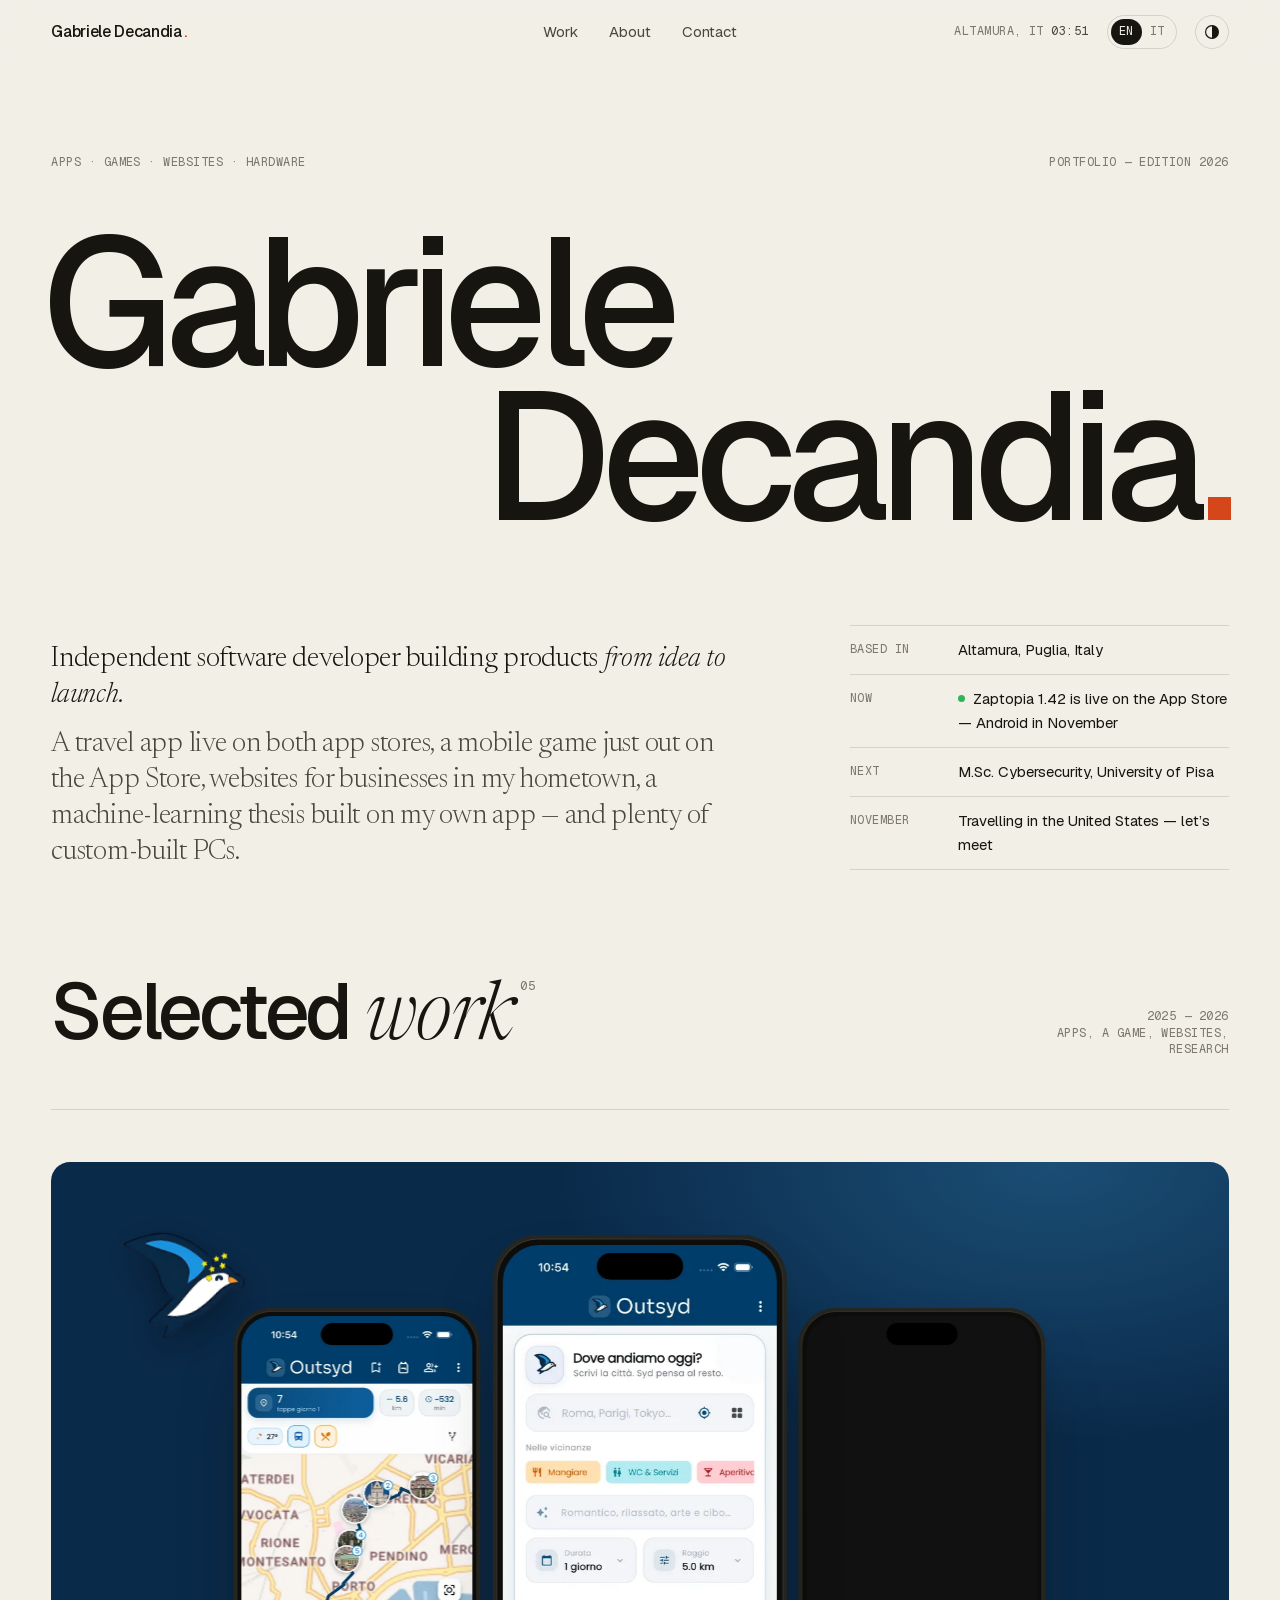
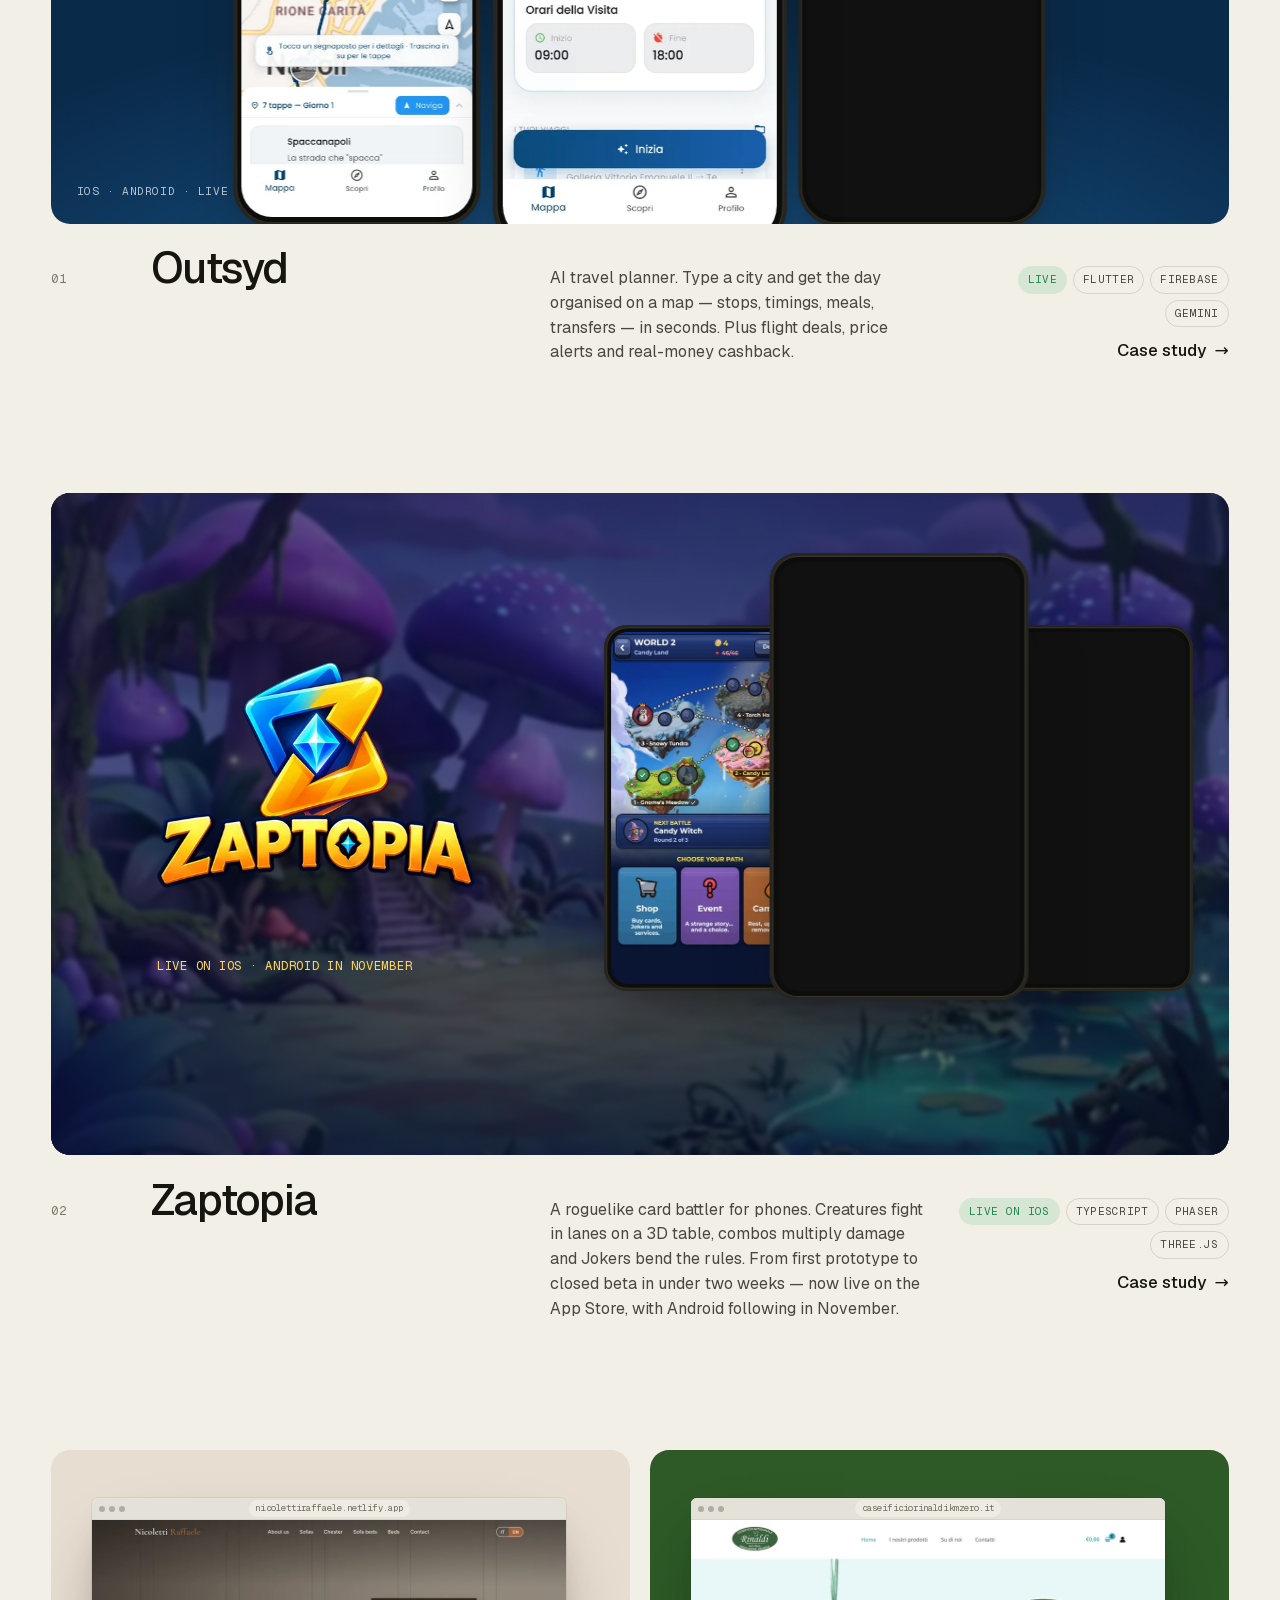
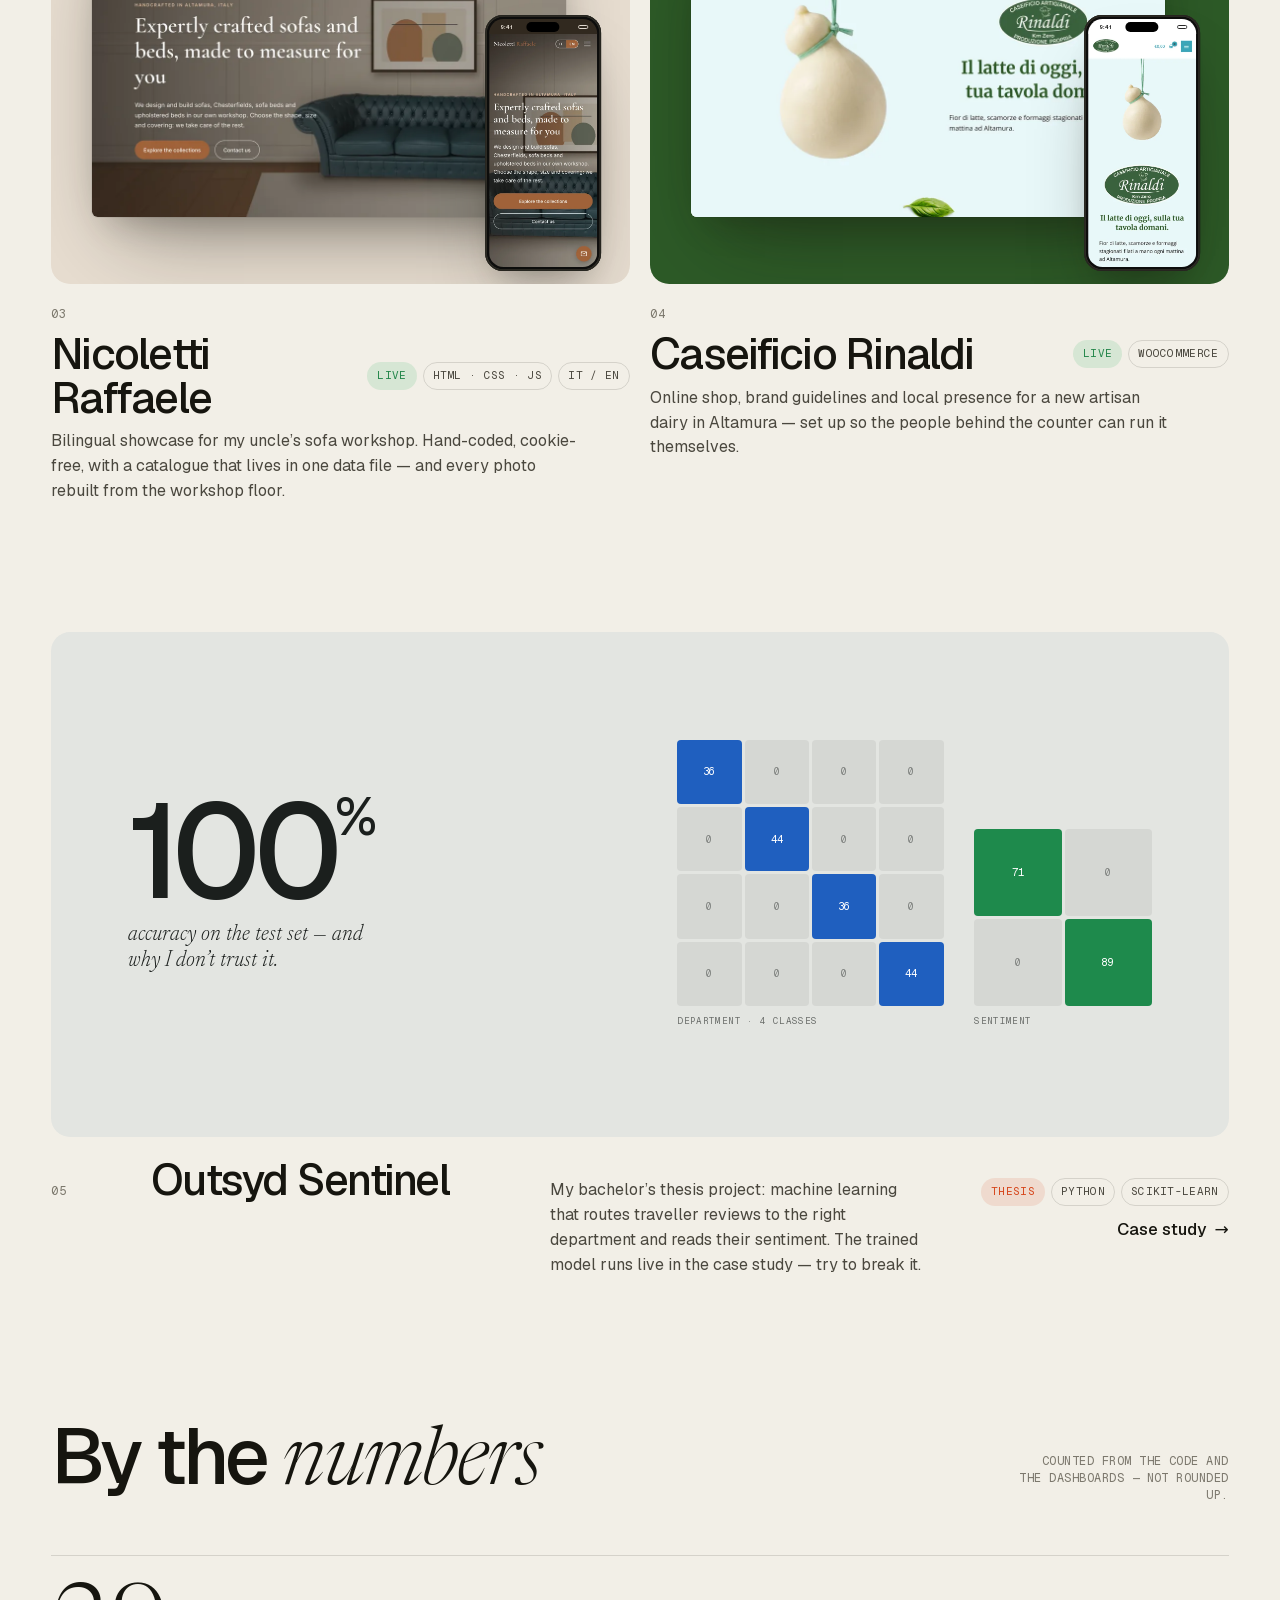
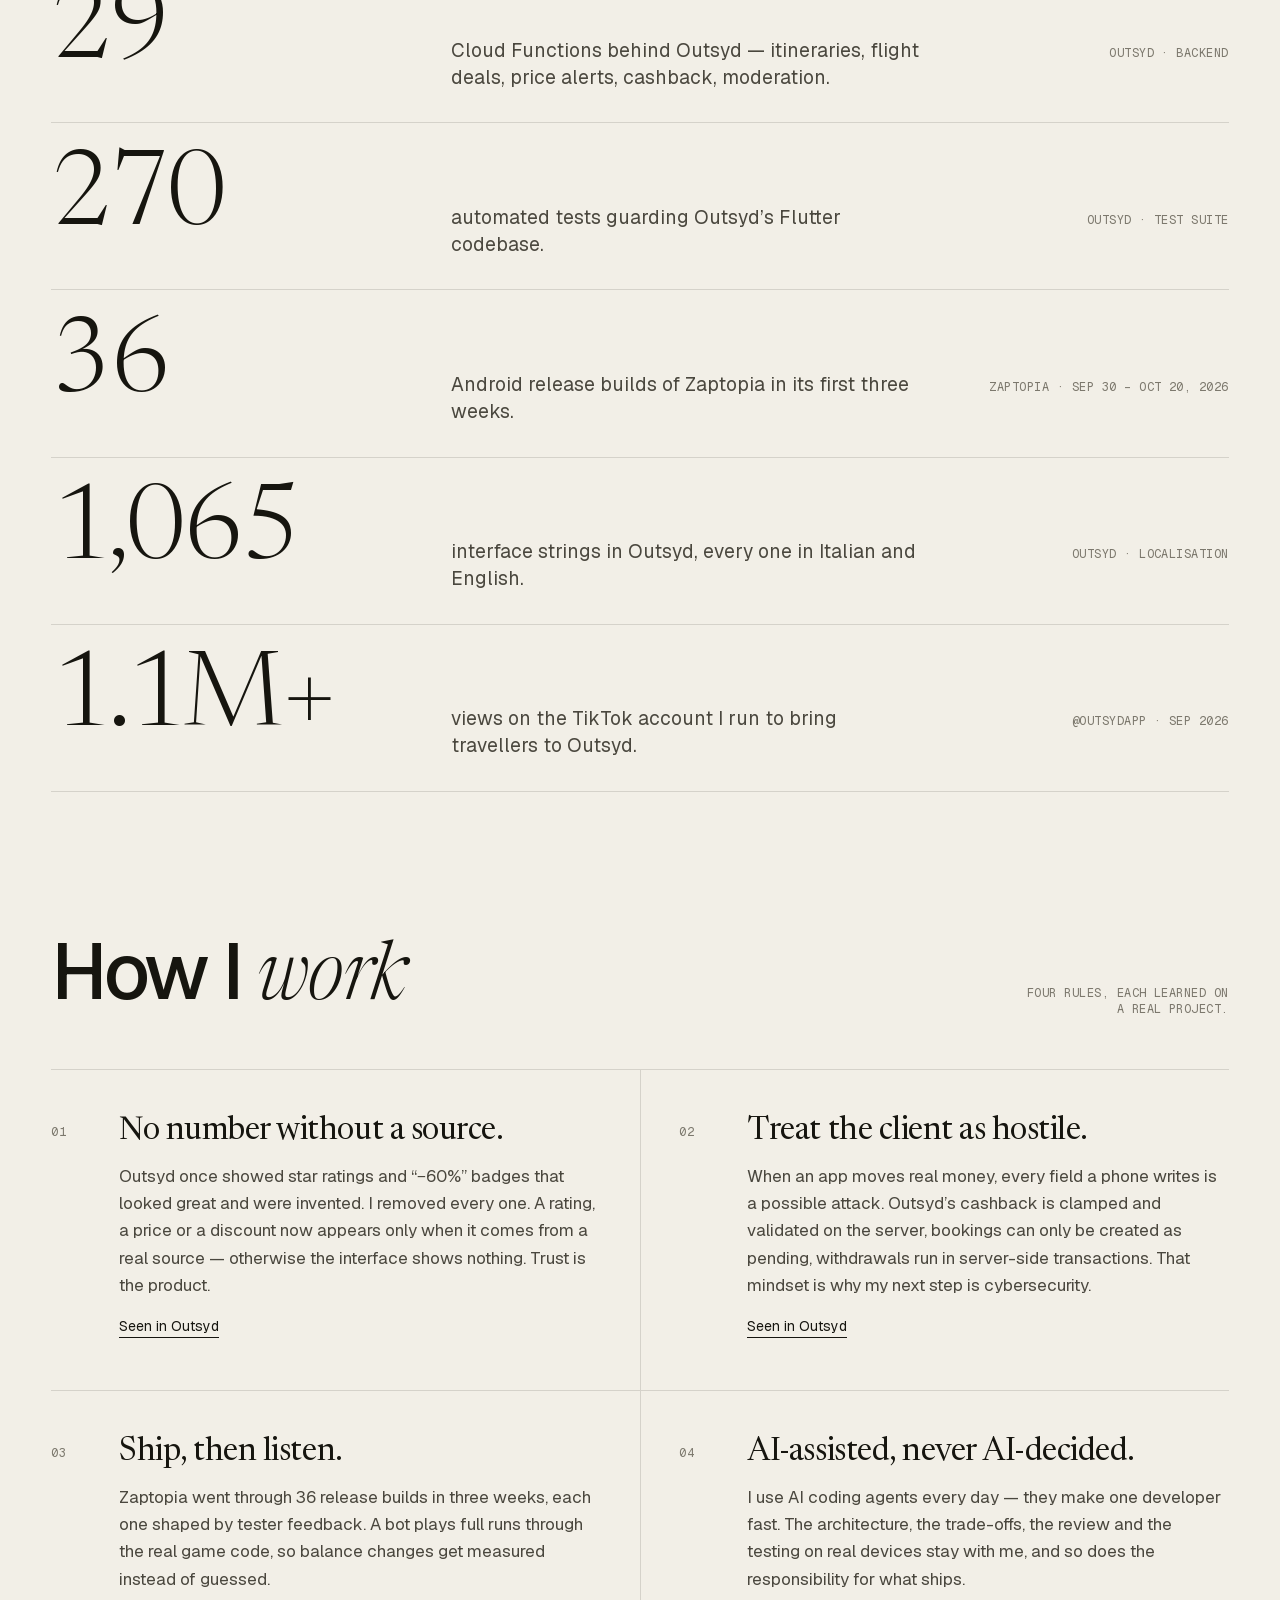
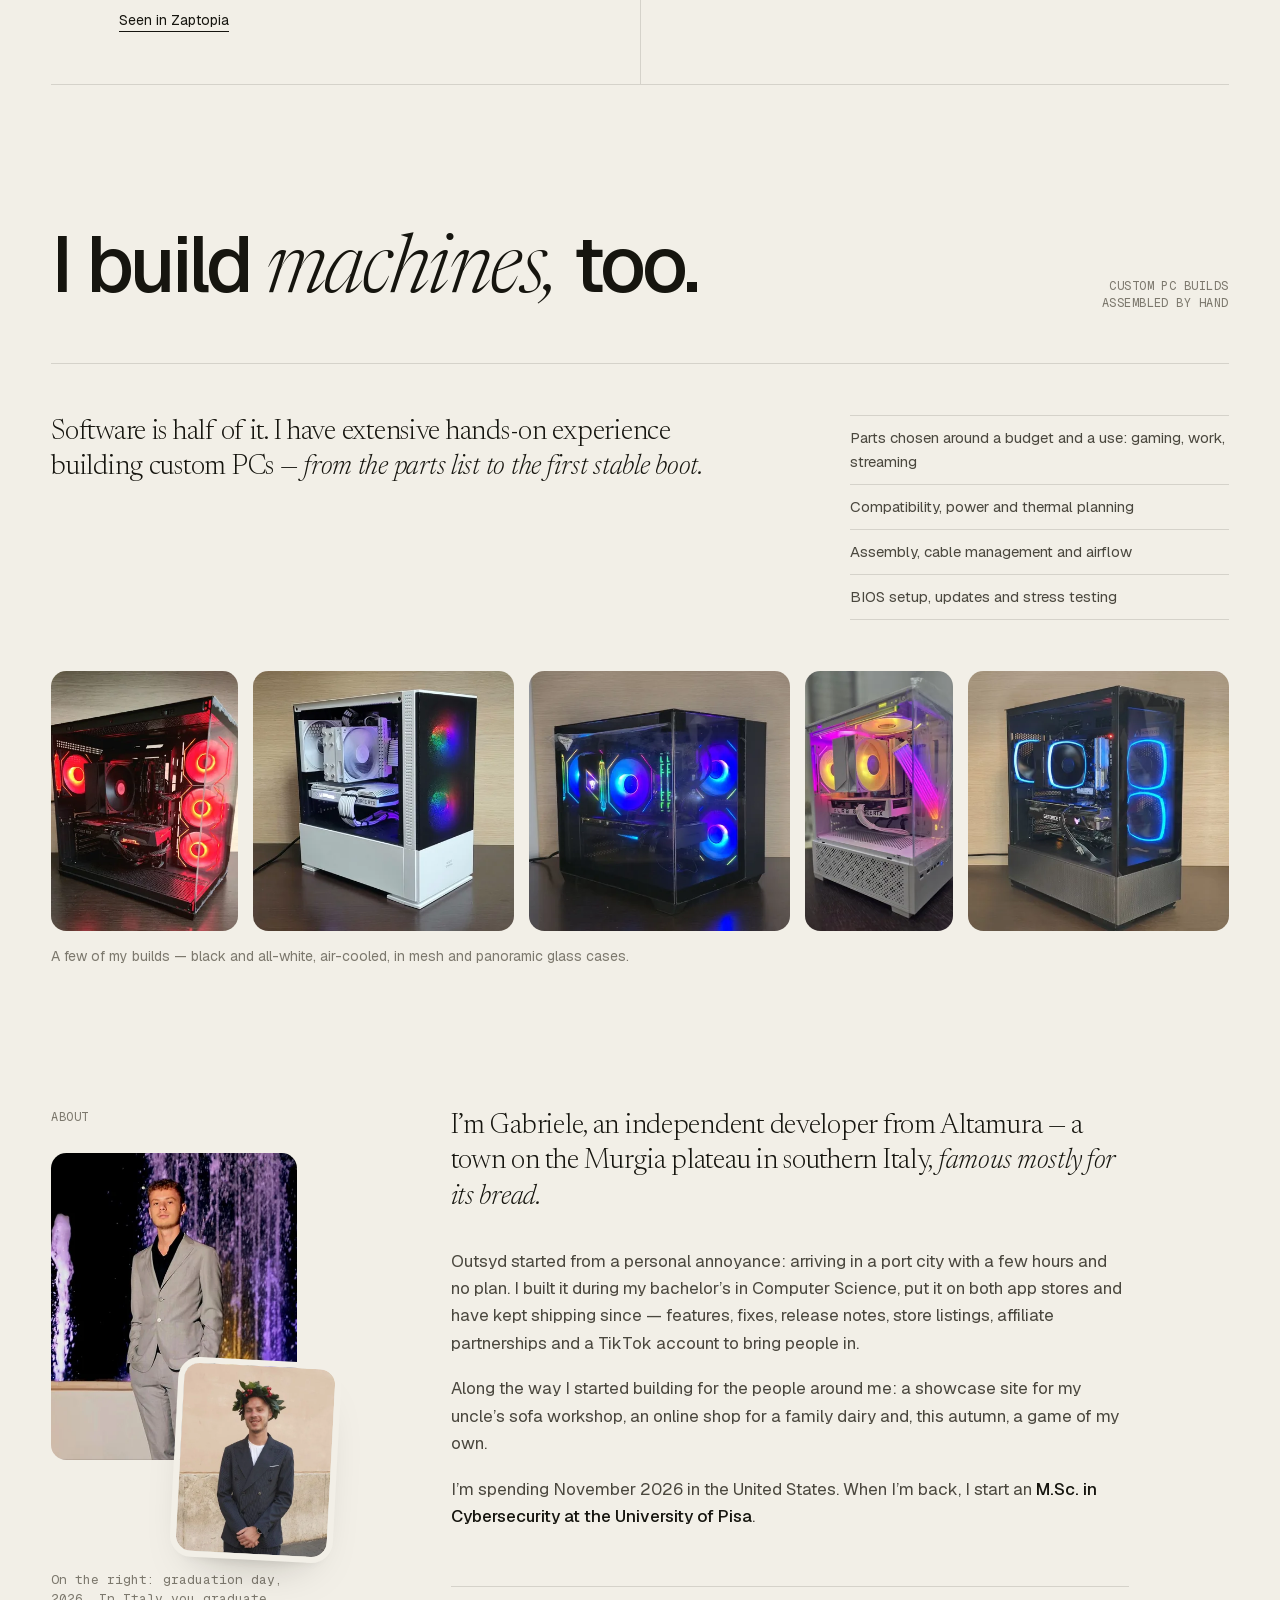
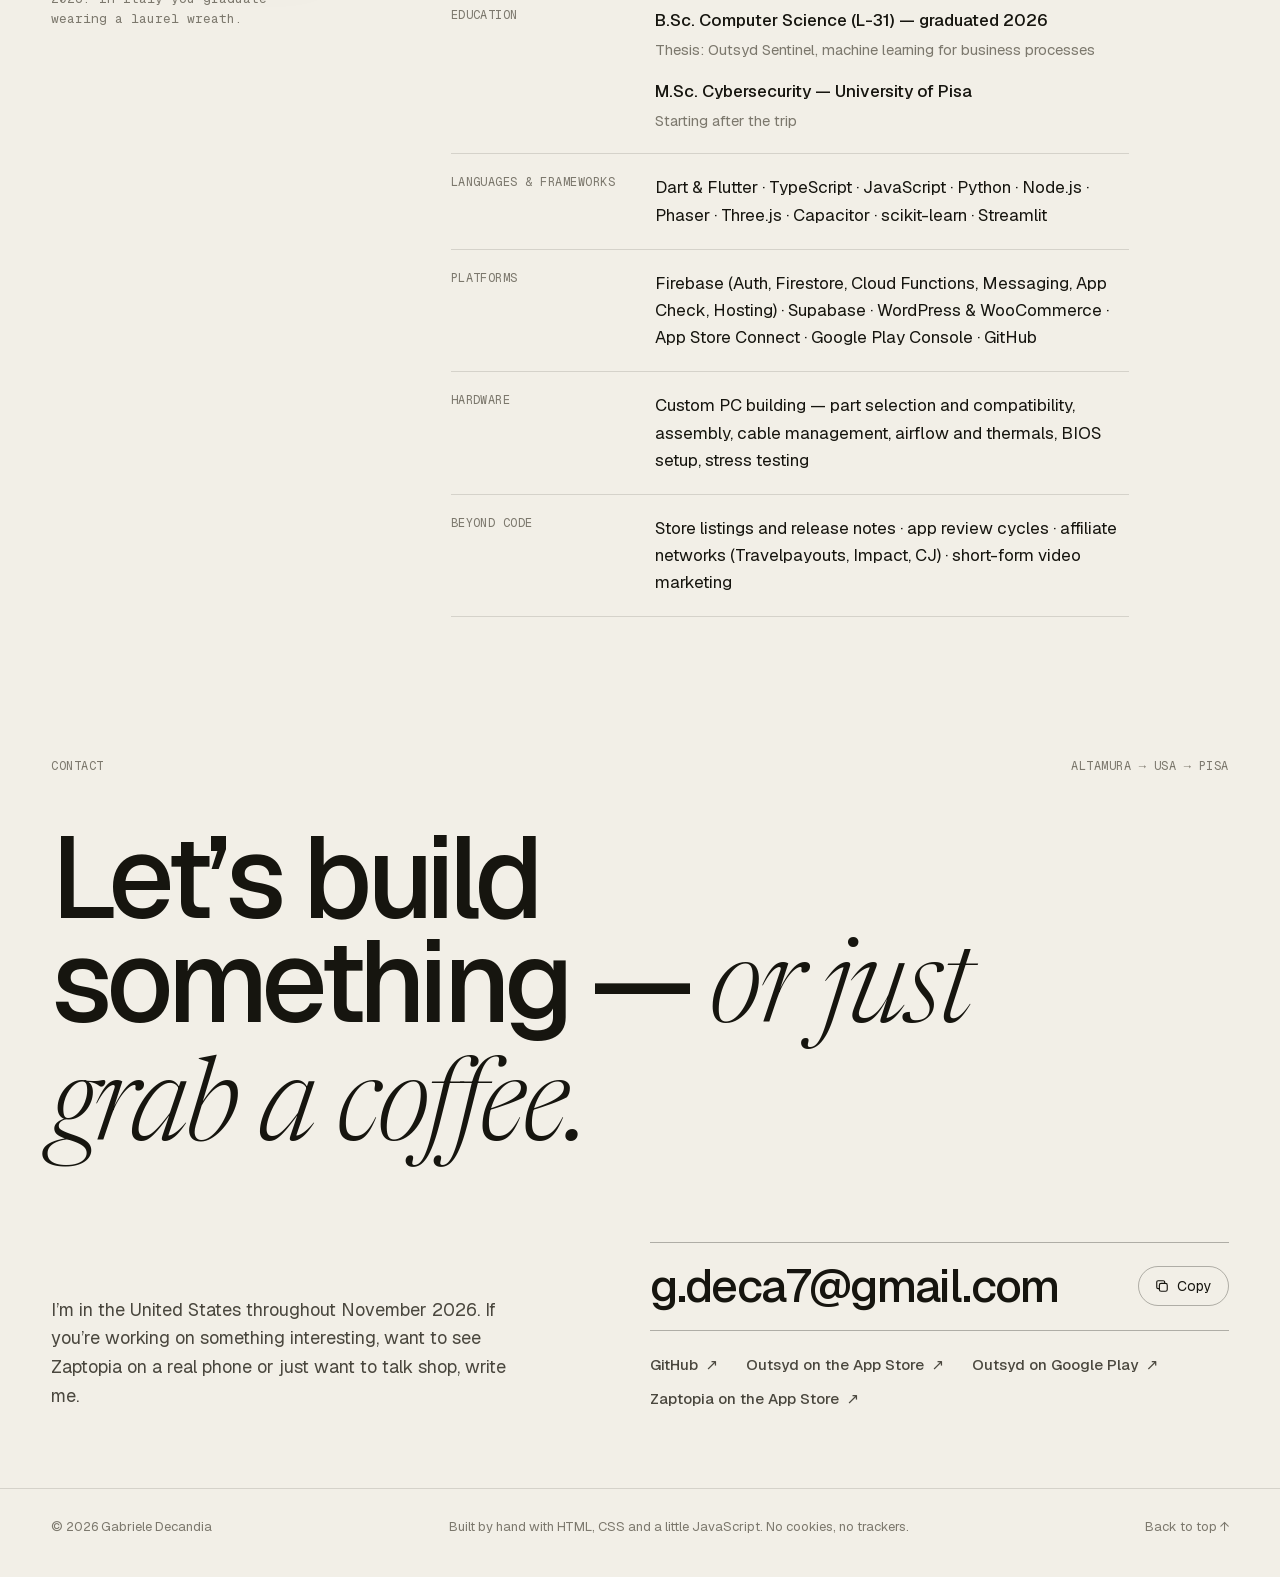
==== commit eeac6587: "Zaptopia live on the App Store (1.42), Outsyd 3.5.1 Co-Authored-By: Claude Opus 5.5 <noreply@anthrop" ====
--- a/index.html
+++ b/index.html
@@ -4,7 +4,7 @@
   <meta charset="utf-8">
   <meta name="viewport" content="width=device-width, initial-scale=1">
   <title>Gabriele Decandia — Independent software developer</title>
-  <meta name="description" content="Gabriele Decandia is an independent software developer building products from idea to launch: Outsyd, an AI travel planner live on iOS and Android; Zaptopia, a roguelike card game in beta; websites for local businesses; a machine-learning thesis; custom-built PCs.">
+  <meta name="description" content="Gabriele Decandia is an independent software developer building products from idea to launch: Outsyd, an AI travel planner live on iOS and Android; Zaptopia, a roguelike card game live on the App Store; websites for local businesses; a machine-learning thesis; custom-built PCs.">
   <link rel="canonical" href="https://gabrideca7.github.io/">
   <link rel="alternate" hreflang="en" href="https://gabrideca7.github.io/">
   <link rel="alternate" hreflang="it" href="https://gabrideca7.github.io/it/">
@@ -14,7 +14,7 @@
   <meta property="og:type" content="website">
   <meta property="og:site_name" content="Gabriele Decandia">
   <meta property="og:title" content="Gabriele Decandia — Independent software developer">
-  <meta property="og:description" content="Building products from idea to launch: apps on the stores, a game in beta, websites for local businesses, a machine-learning thesis and custom-built PCs.">
+  <meta property="og:description" content="Building products from idea to launch: two apps on the App Store, websites for local businesses, a machine-learning thesis and custom-built PCs.">
   <meta property="og:url" content="https://gabrideca7.github.io/">
   <meta property="og:image" content="https://gabrideca7.github.io/assets/img/og.jpg">
   <meta property="og:image:width" content="1200">
@@ -28,7 +28,7 @@
 
   <link rel="preload" href="assets/fonts/geist.woff2" as="font" type="font/woff2" crossorigin>
   <link rel="preload" href="assets/fonts/newsreader.woff2" as="font" type="font/woff2" crossorigin>
-  <link rel="stylesheet" href="assets/css/style.css?v=2026102401">
+  <link rel="stylesheet" href="assets/css/style.css?v=2026102702">
   <script>
     (function () {
       var d = document.documentElement;
@@ -36,7 +36,7 @@
       try { var t = localStorage.getItem('theme'); if (t === 'dark' || t === 'light') d.dataset.theme = t; } catch (e) {}
     })();
   </script>
-  <script src="assets/js/main.js?v=2026102401" defer></script>
+  <script src="assets/js/main.js?v=2026102702" defer></script>
   <script type="application/ld+json">
   {
     "@context": "https://schema.org",
@@ -88,12 +88,12 @@
       <div class="grid hero-grid">
         <p class="lede hero-lede reveal">
           <span class="lede-lead">Independent software developer building products <em>from idea to launch.</em></span>
-          A travel app live on both app stores, a mobile game in beta, websites for businesses
+          A travel app live on both app stores, a mobile game just out on the App Store, websites for businesses
           in my hometown, a machine-learning thesis built on my own app — and plenty of custom-built PCs.
         </p>
         <dl class="hero-facts reveal" style="--delay: .12s">
           <div><dt class="label">Based in</dt><dd>Altamura, Puglia, Italy</dd></div>
-          <div><dt class="label">Now</dt><dd><span class="live-dot" aria-hidden="true"></span>Shipping Zaptopia 1.35 to beta testers</dd></div>
+          <div><dt class="label">Now</dt><dd><span class="live-dot" aria-hidden="true"></span>Zaptopia 1.42 is live on the App Store — Android in November</dd></div>
           <div><dt class="label">Next</dt><dd>M.Sc. Cybersecurity, University of Pisa</dd></div>
           <div><dt class="label">November</dt><dd>Travelling in the United States — let’s meet</dd></div>
         </dl>
@@ -139,7 +139,7 @@
           <a class="media media--zaptopia" href="work/zaptopia.html" aria-label="Zaptopia — read the case study">
             <img class="env" src="assets/img/zaptopia/env-1400.webp" width="1024" height="572" alt="" loading="lazy" decoding="async">
             <img class="zap-logo" src="assets/img/zaptopia/logo-480.webp" srcset="assets/img/zaptopia/logo-480.webp 480w, assets/img/zaptopia/logo-900.webp 900w" sizes="(max-width: 700px) 50vw, 26vw" width="480" height="342" alt="Zaptopia" loading="lazy" decoding="async">
-            <span class="zap-sub">Roguelike deck-builder · iOS &amp; Android · Beta</span>
+            <span class="zap-sub">Live on iOS · Android in November</span>
             <div class="phone phone--plain"><div class="phone-screen"><img src="assets/img/zaptopia/map-420.webp" srcset="assets/img/zaptopia/map-420.webp 420w, assets/img/zaptopia/map-760.webp 760w" sizes="(max-width: 700px) 40vw, 18vw" width="420" height="747" alt="Zaptopia world map with floating islands and a choice of path" loading="lazy" decoding="async"></div></div>
             <div class="phone phone--plain"><div class="phone-screen"><img src="assets/img/zaptopia/battle-420.webp" srcset="assets/img/zaptopia/battle-420.webp 420w, assets/img/zaptopia/battle-760.webp 760w" sizes="(max-width: 700px) 46vw, 22vw" width="420" height="747" alt="A Zaptopia battle: a gnome boss across a four-lane 3D table" loading="lazy" decoding="async"></div></div>
             <div class="phone phone--plain"><div class="phone-screen"><img src="assets/img/zaptopia/album-420.webp" srcset="assets/img/zaptopia/album-420.webp 420w, assets/img/zaptopia/album-760.webp 760w" sizes="(max-width: 700px) 40vw, 18vw" width="420" height="747" alt="Zaptopia card album with illustrated creature cards" loading="lazy" decoding="async"></div></div>
@@ -147,10 +147,10 @@
           <div class="grid project-info">
             <span class="project-num mono">02</span>
             <h3 class="project-title"><a href="work/zaptopia.html">Zaptopia</a></h3>
-            <p class="project-desc">A roguelike card battler for phones. Creatures fight in lanes on a 3D table, combos multiply damage and Jokers bend the rules. From first prototype to closed beta on both stores in under two weeks.</p>
+            <p class="project-desc">A roguelike card battler for phones. Creatures fight in lanes on a 3D table, combos multiply damage and Jokers bend the rules. From first prototype to closed beta in under two weeks — now live on the App Store, with Android following in November.</p>
             <div class="project-side">
               <ul class="tags" aria-label="Tags">
-                <li class="tag tag--status">Beta</li>
+                <li class="tag tag--live">Live on iOS</li>
                 <li class="tag">TypeScript</li>
                 <li class="tag">Phaser</li>
                 <li class="tag">Three.js</li>
@@ -429,6 +429,7 @@
             <a class="arrow-link arrow-link--ne" href="https://github.com/gabrideca7" target="_blank" rel="noopener">GitHub <span class="arrow" aria-hidden="true">↗</span></a>
             <a class="arrow-link arrow-link--ne" href="https://apps.apple.com/app/id6756832439" target="_blank" rel="noopener">Outsyd on the App Store <span class="arrow" aria-hidden="true">↗</span></a>
             <a class="arrow-link arrow-link--ne" href="https://play.google.com/store/apps/details?id=dev.outsyd.app" target="_blank" rel="noopener">Outsyd on Google Play <span class="arrow" aria-hidden="true">↗</span></a>
+            <a class="arrow-link arrow-link--ne" href="https://apps.apple.com/app/id6819222989" target="_blank" rel="noopener">Zaptopia on the App Store <span class="arrow" aria-hidden="true">↗</span></a>
           </div>
         </div>
       </div>
--- a/assets/css/style.css
+++ b/assets/css/style.css
@@ -860,6 +860,7 @@
   position: absolute;
   left: 9%;
   top: 70%;
+  max-width: 30%;
   font-family: var(--font-mono);
   font-size: clamp(10px, 1.05cqw, 13px);
   letter-spacing: 0.06em;
@@ -879,7 +880,7 @@
     background: linear-gradient(180deg, #10134a 0%, rgb(16 19 74 / 0.75) 40%, rgb(16 19 74 / 0.2) 100%);
   }
   .media--zaptopia .zap-logo { width: 46%; left: 27%; top: 5%; translate: 0 0; }
-  .media--zaptopia .zap-sub { left: 0; right: 0; top: 33%; text-align: center; }
+  .media--zaptopia .zap-sub { left: 0; right: 0; top: 33%; max-width: none; text-align: center; }
   .media--zaptopia .phone:nth-of-type(1) { --w: 40%; --x: 16%; --y: 46%; }
   .media--zaptopia .phone:nth-of-type(2) { --w: 46%; --x: 50%; --y: 40%; }
   .media--zaptopia .phone:nth-of-type(3) { --w: 40%; --x: 84%; --y: 46%; }
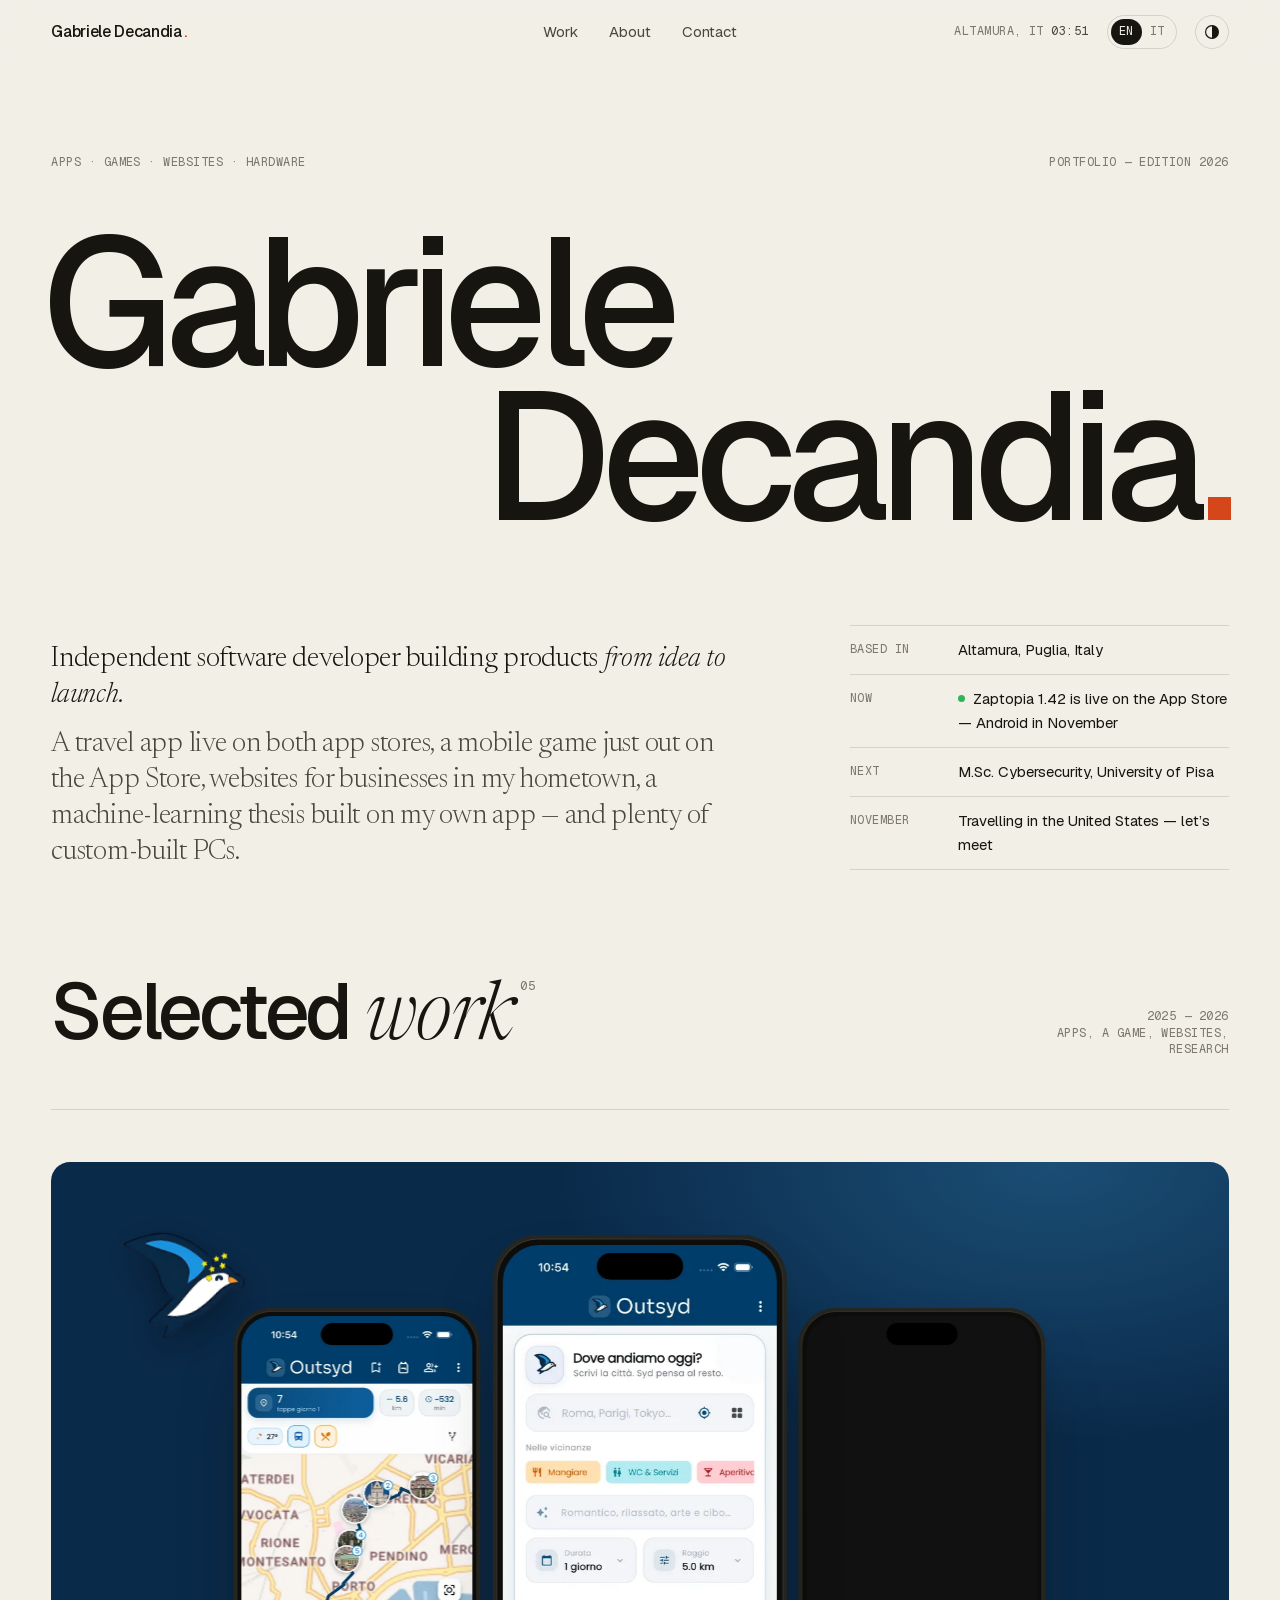
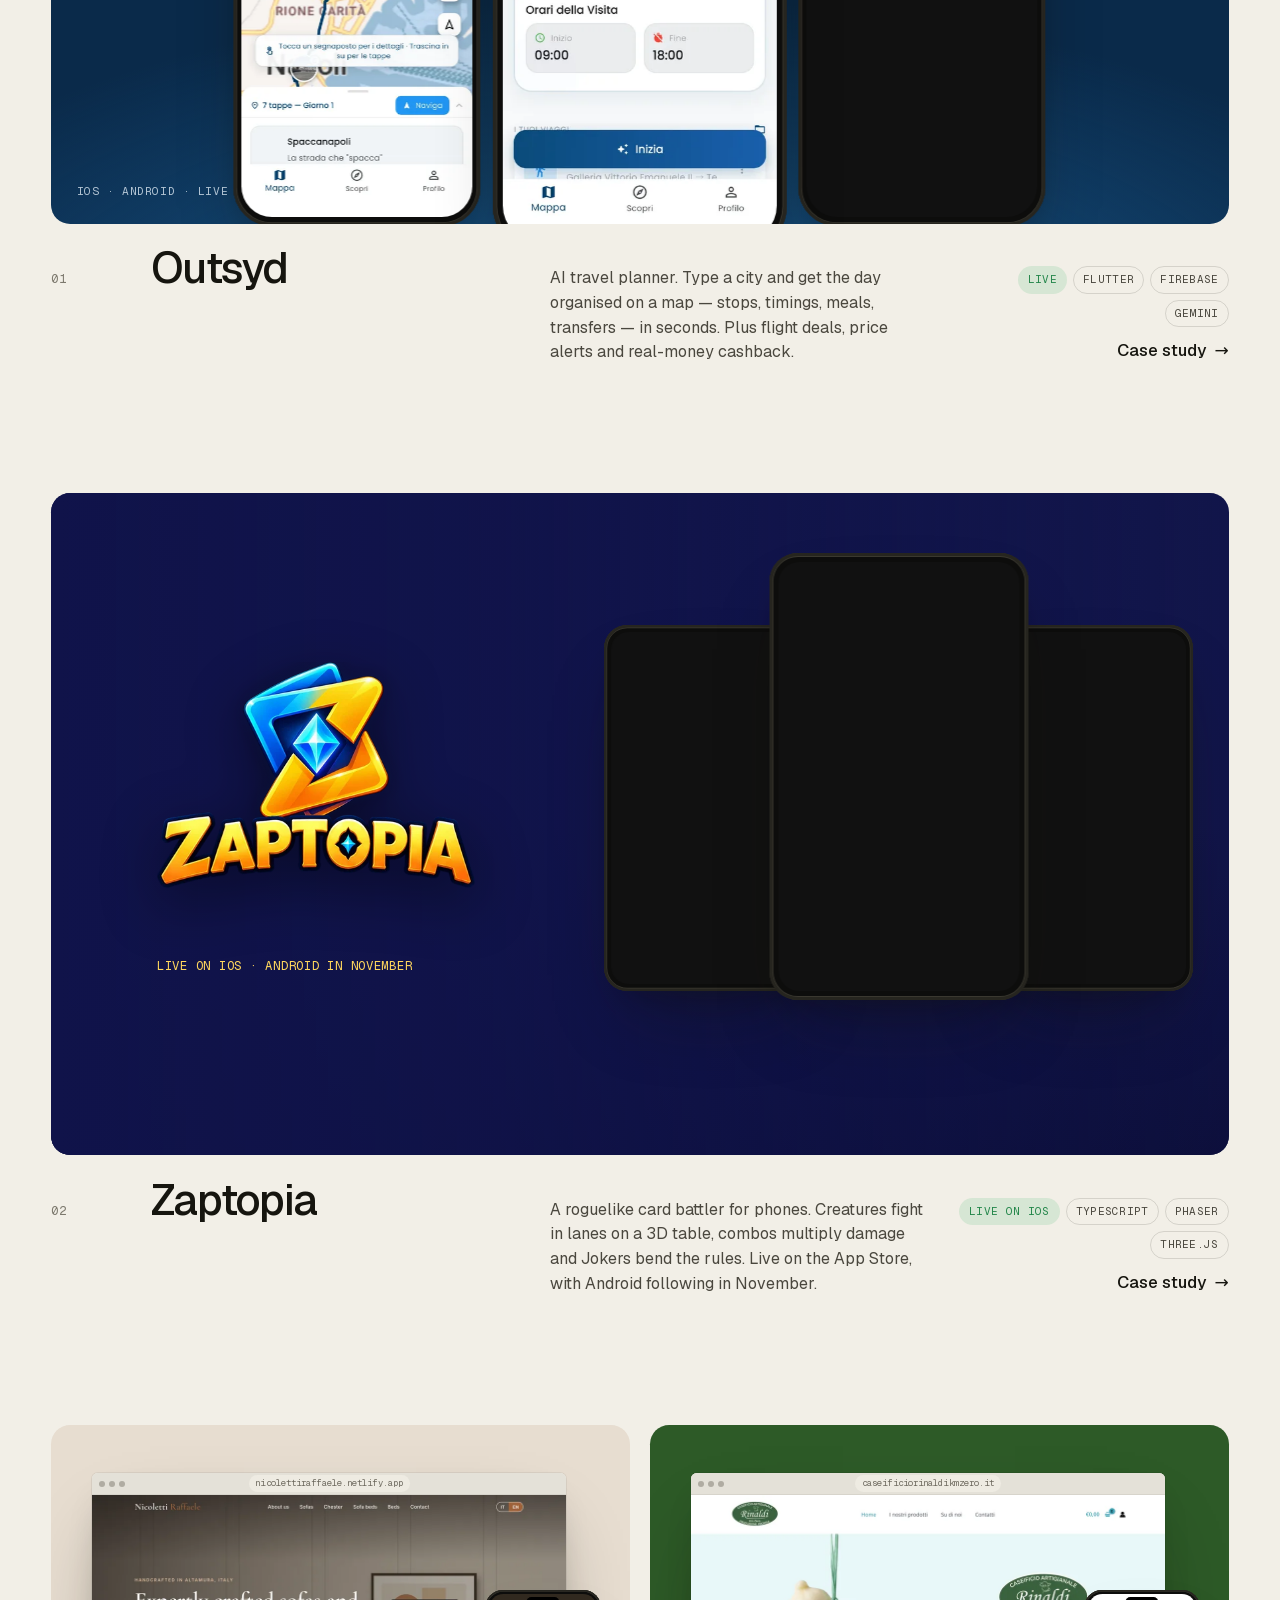
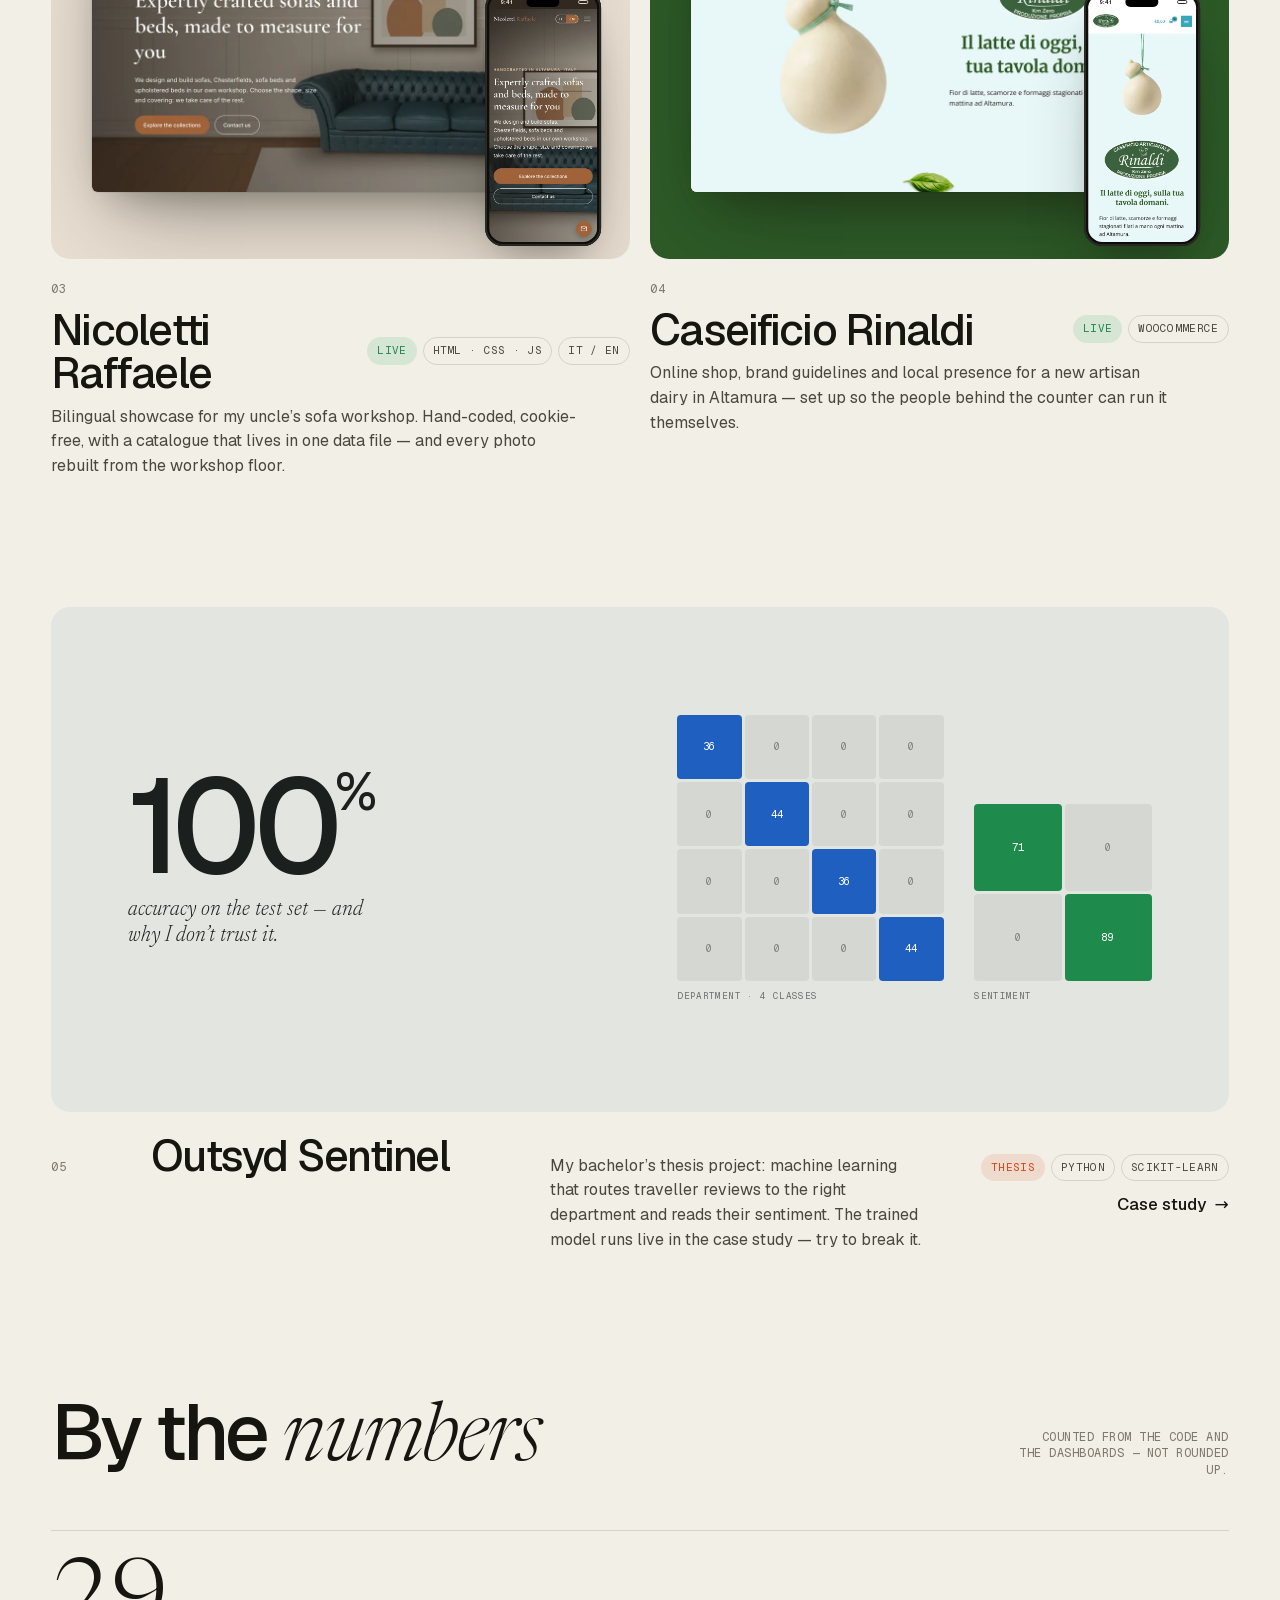
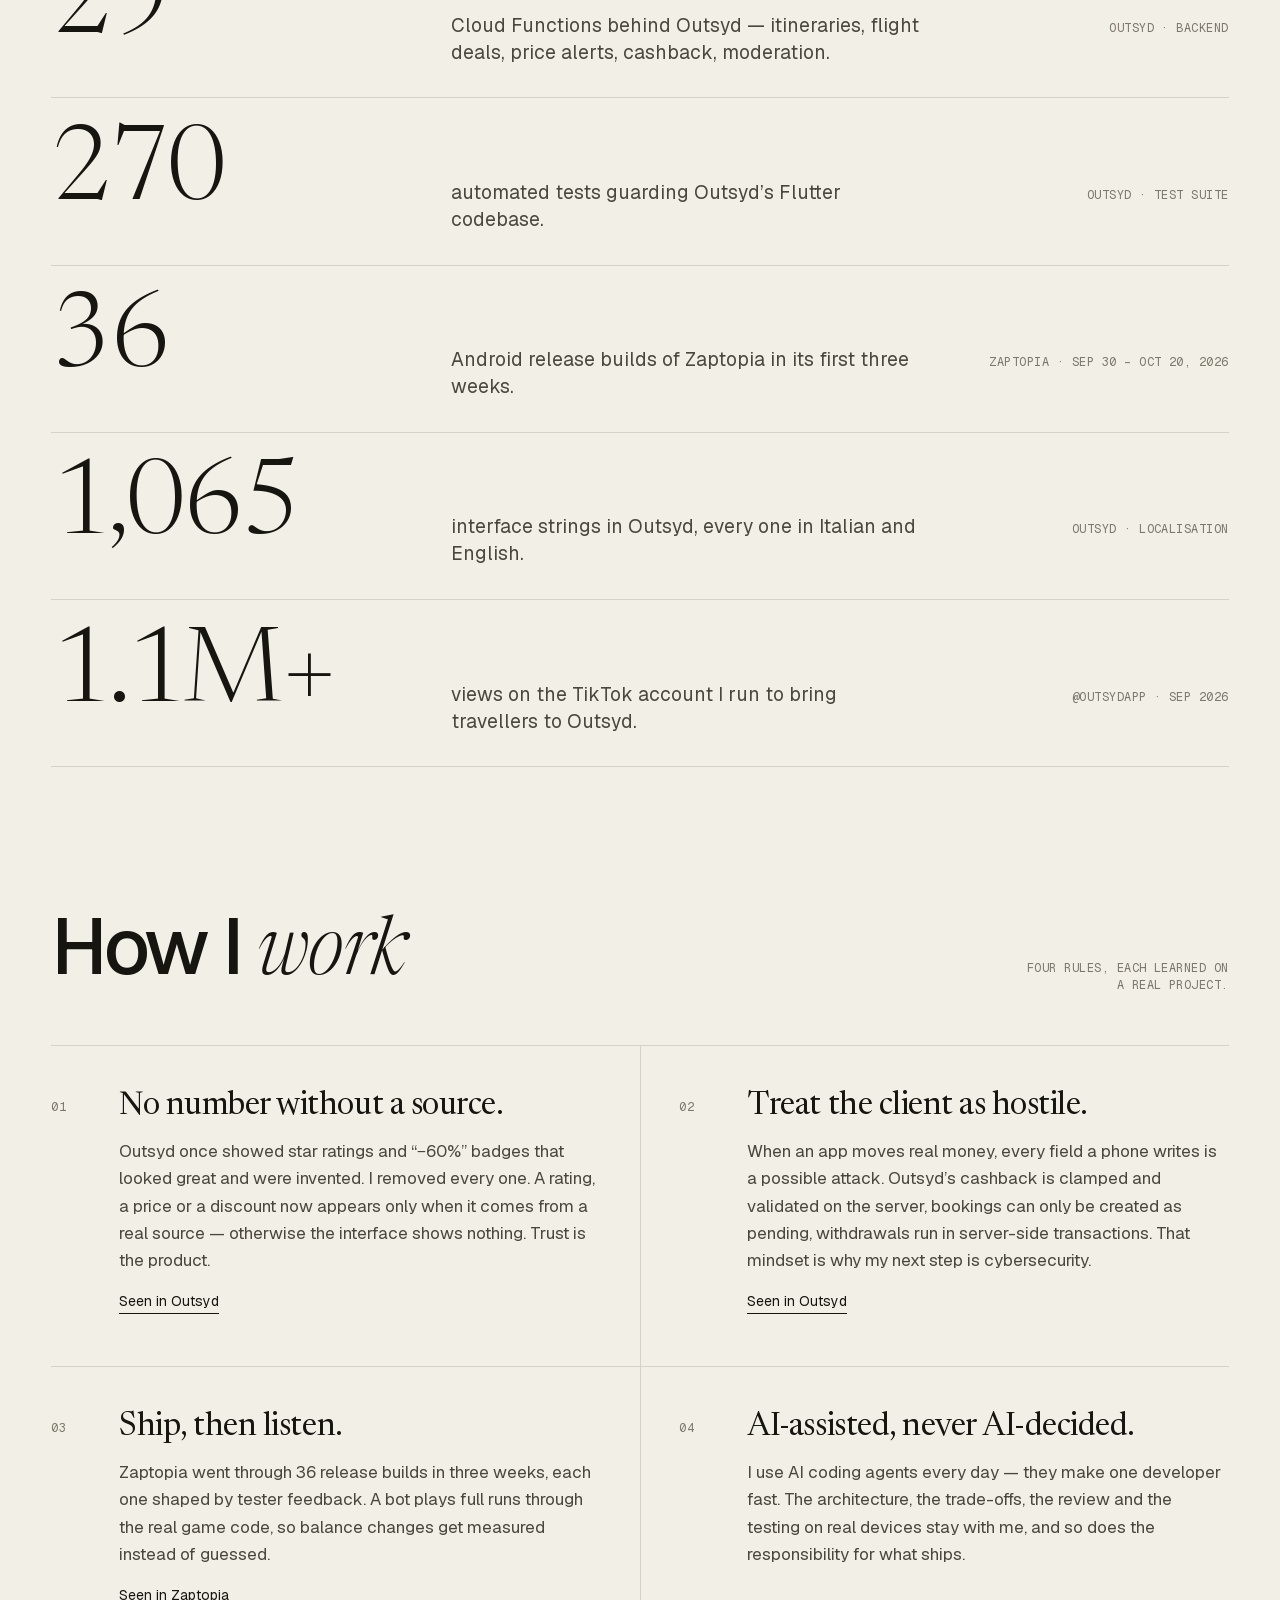
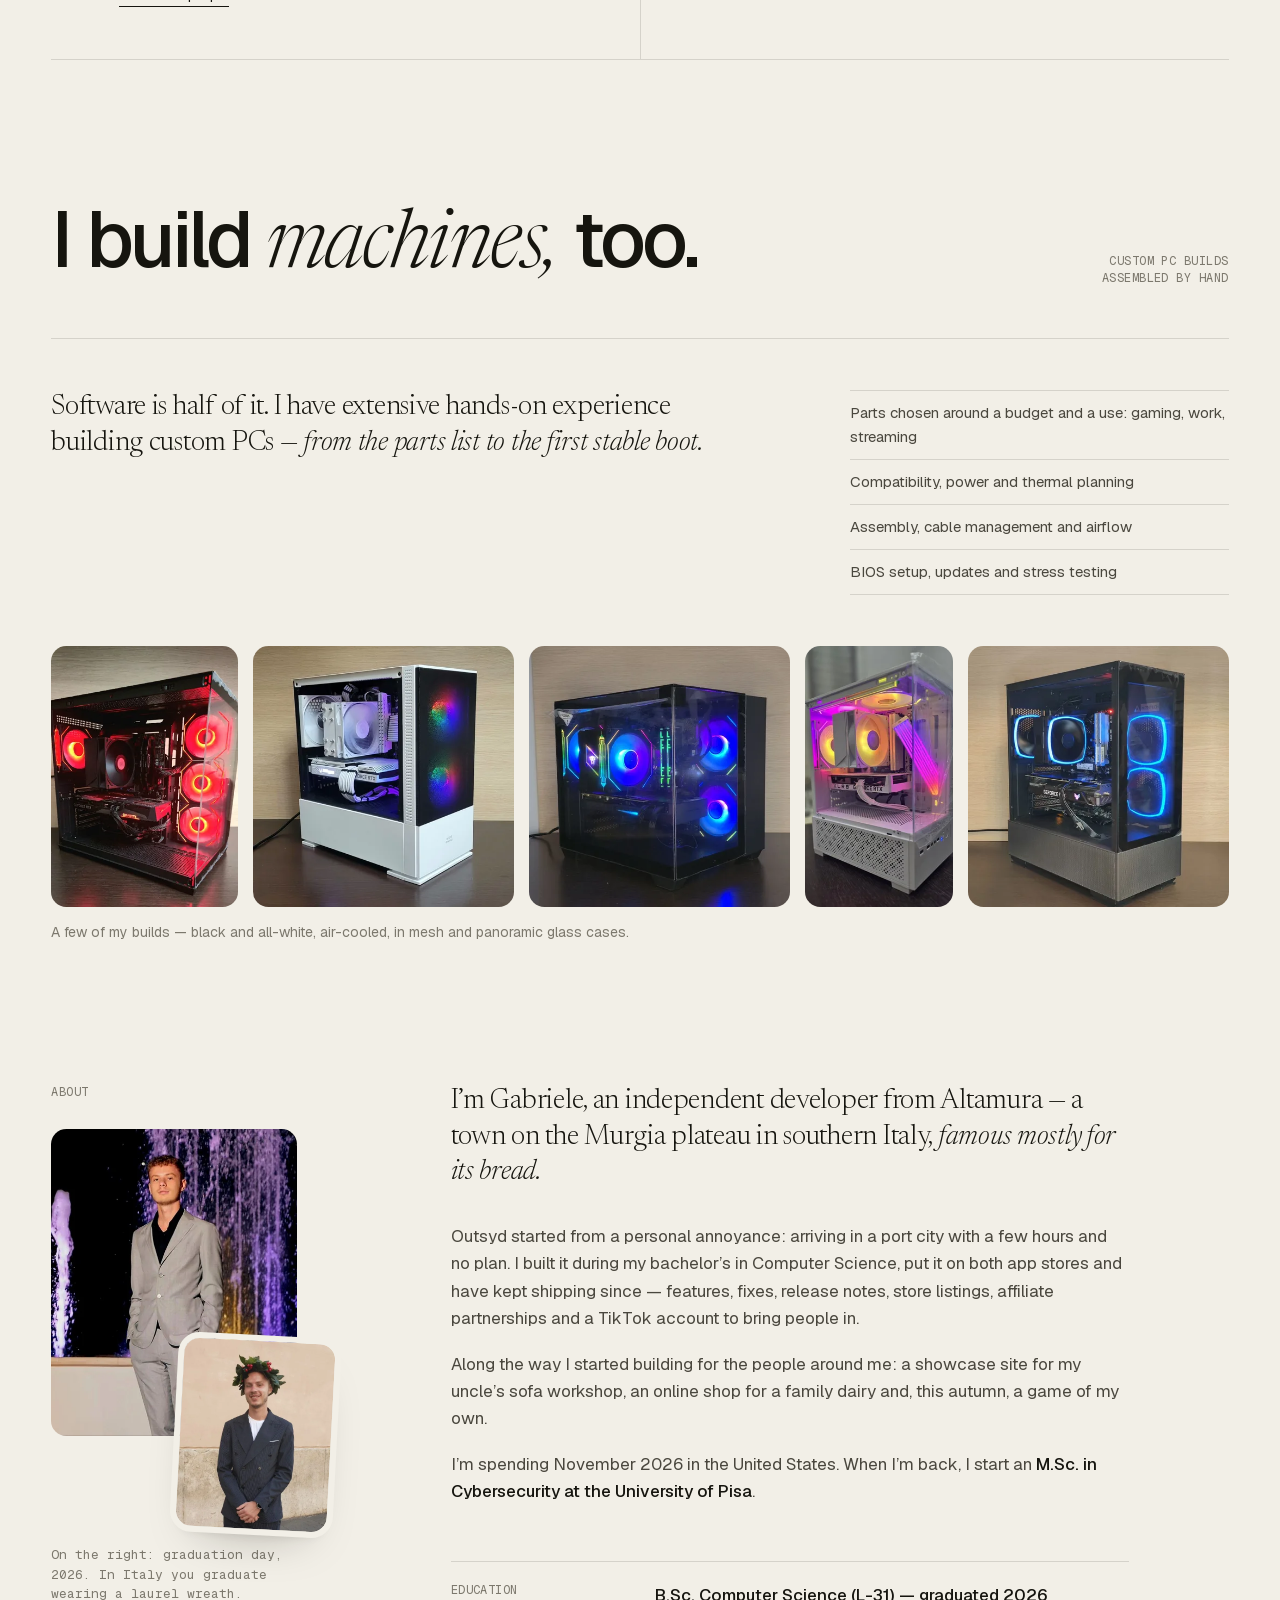
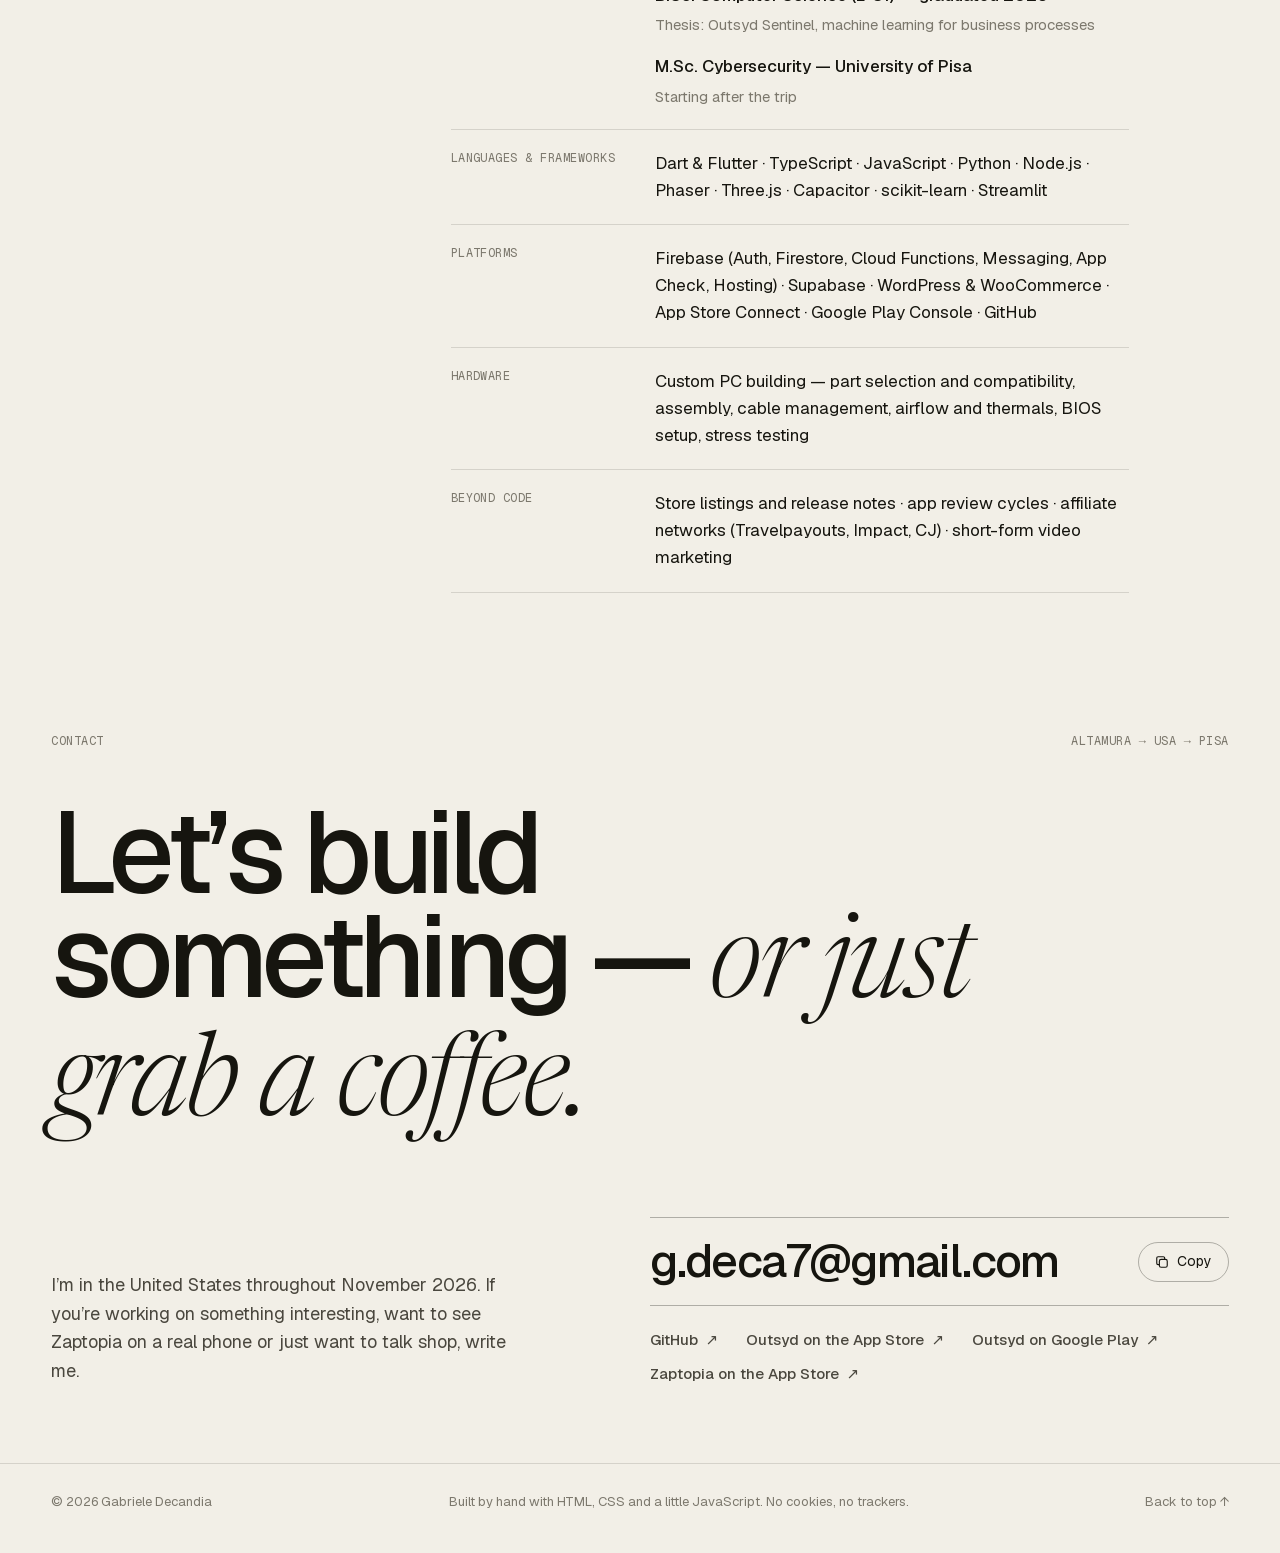
==== commit 95ab5d95: "Zaptopia: drop the prototype-to-beta line Co-Authored-By: Claude Opus 5.5 <noreply@anthropic.com>" ====
--- a/index.html
+++ b/index.html
@@ -147,7 +147,7 @@
           <div class="grid project-info">
             <span class="project-num mono">02</span>
             <h3 class="project-title"><a href="work/zaptopia.html">Zaptopia</a></h3>
-            <p class="project-desc">A roguelike card battler for phones. Creatures fight in lanes on a 3D table, combos multiply damage and Jokers bend the rules. From first prototype to closed beta in under two weeks — now live on the App Store, with Android following in November.</p>
+            <p class="project-desc">A roguelike card battler for phones. Creatures fight in lanes on a 3D table, combos multiply damage and Jokers bend the rules. Live on the App Store, with Android following in November.</p>
             <div class="project-side">
               <ul class="tags" aria-label="Tags">
                 <li class="tag tag--live">Live on iOS</li>
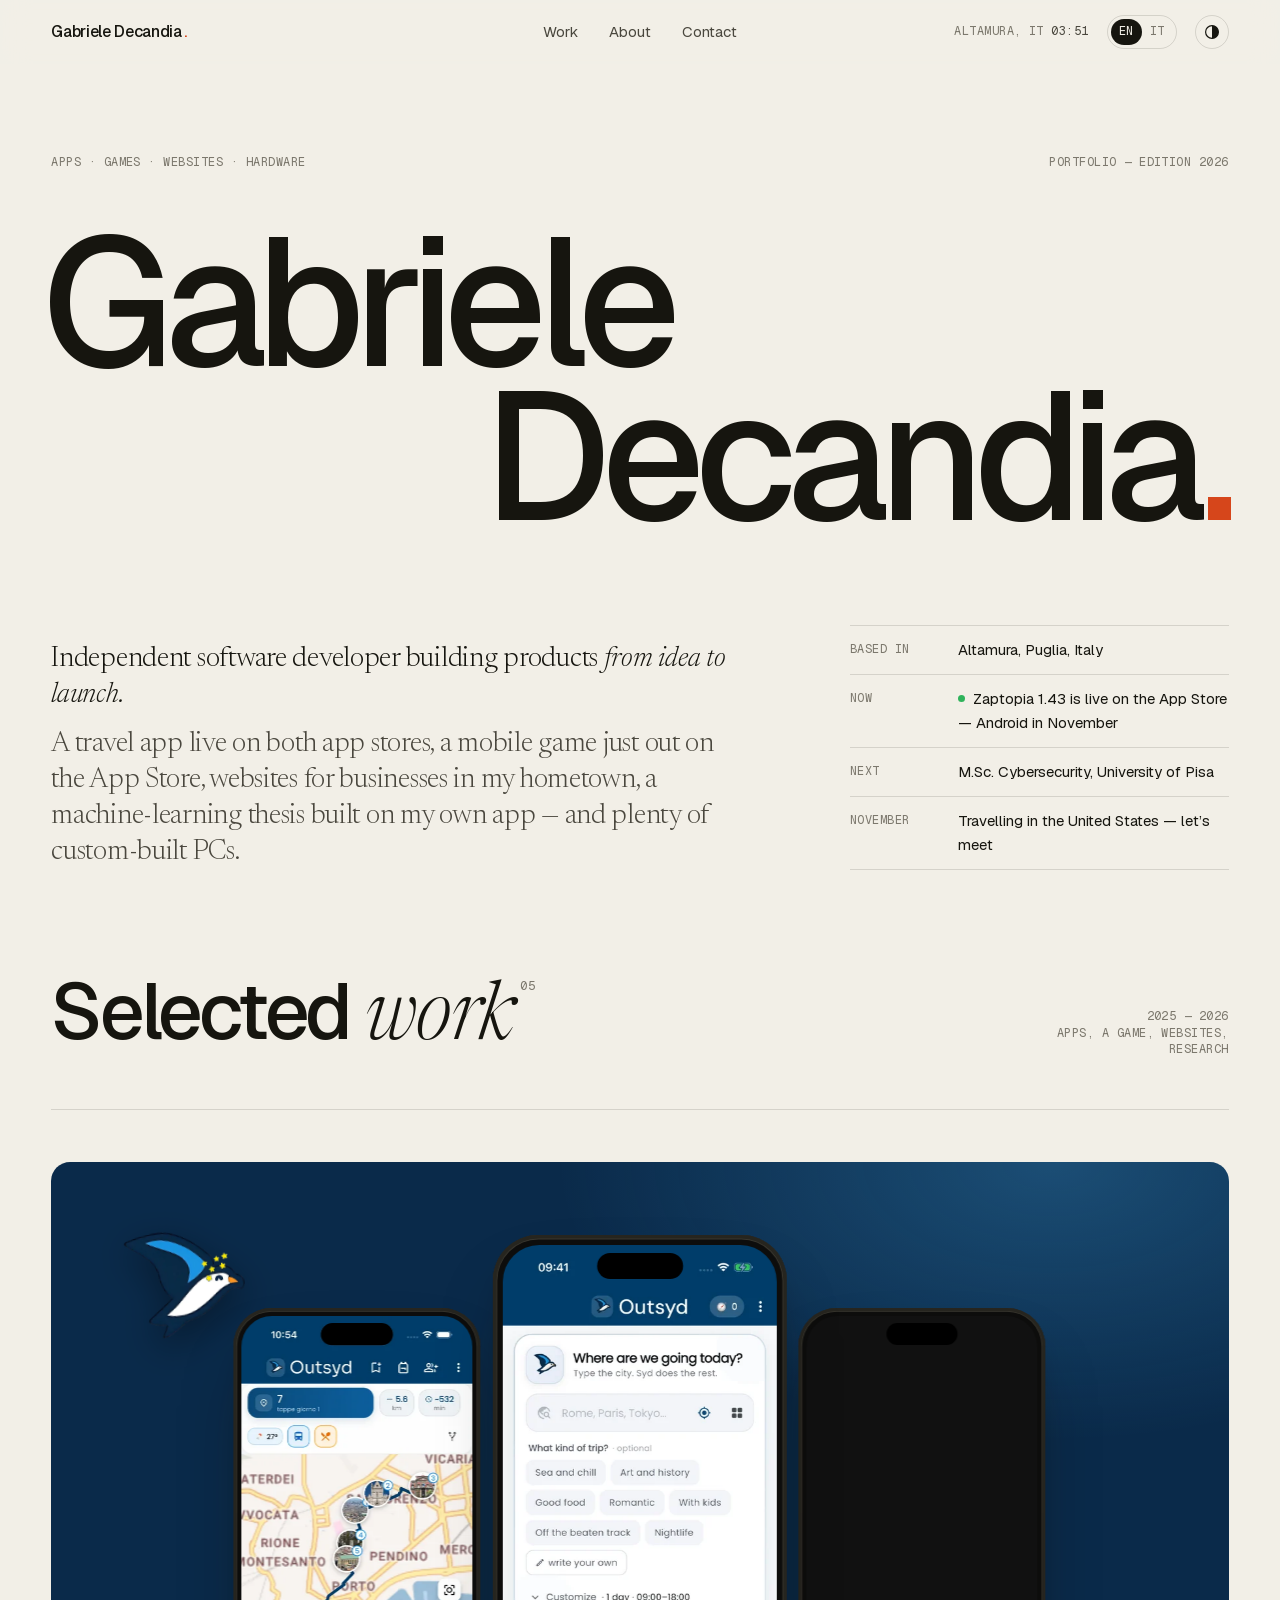
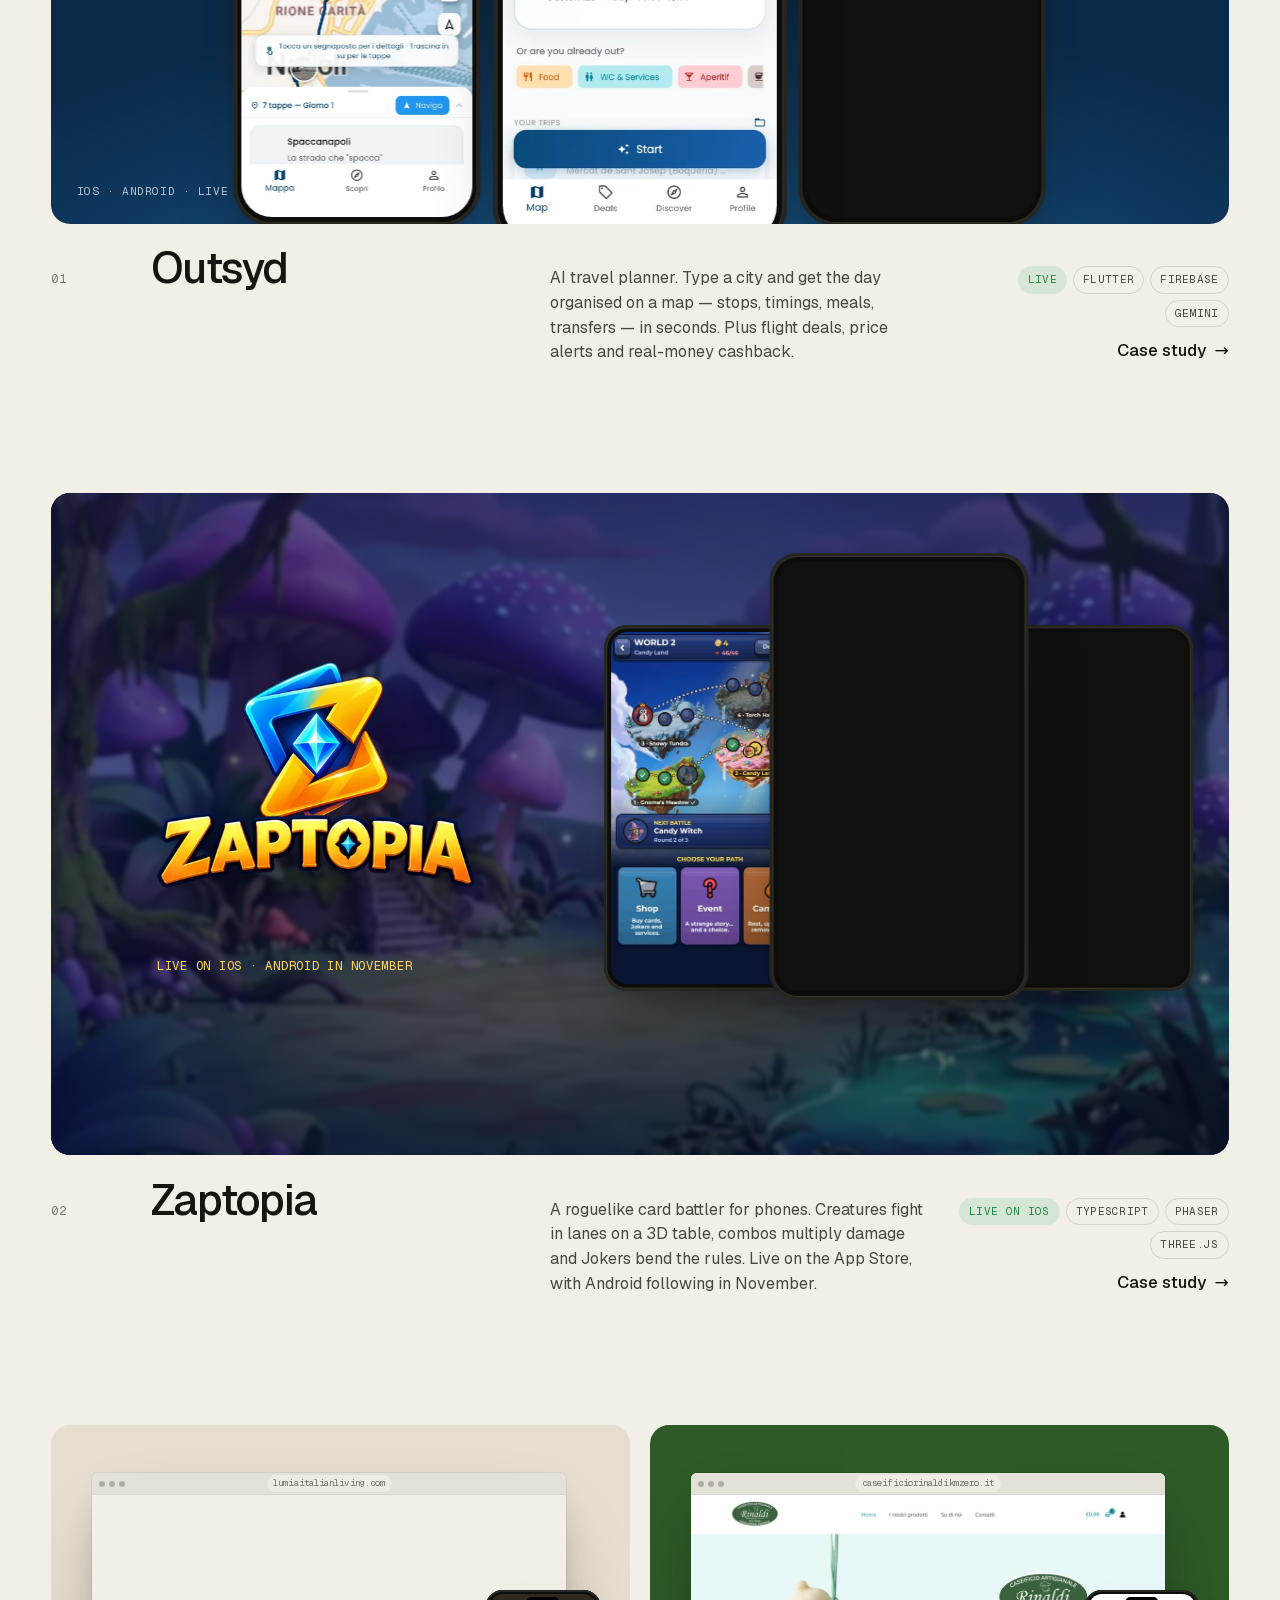
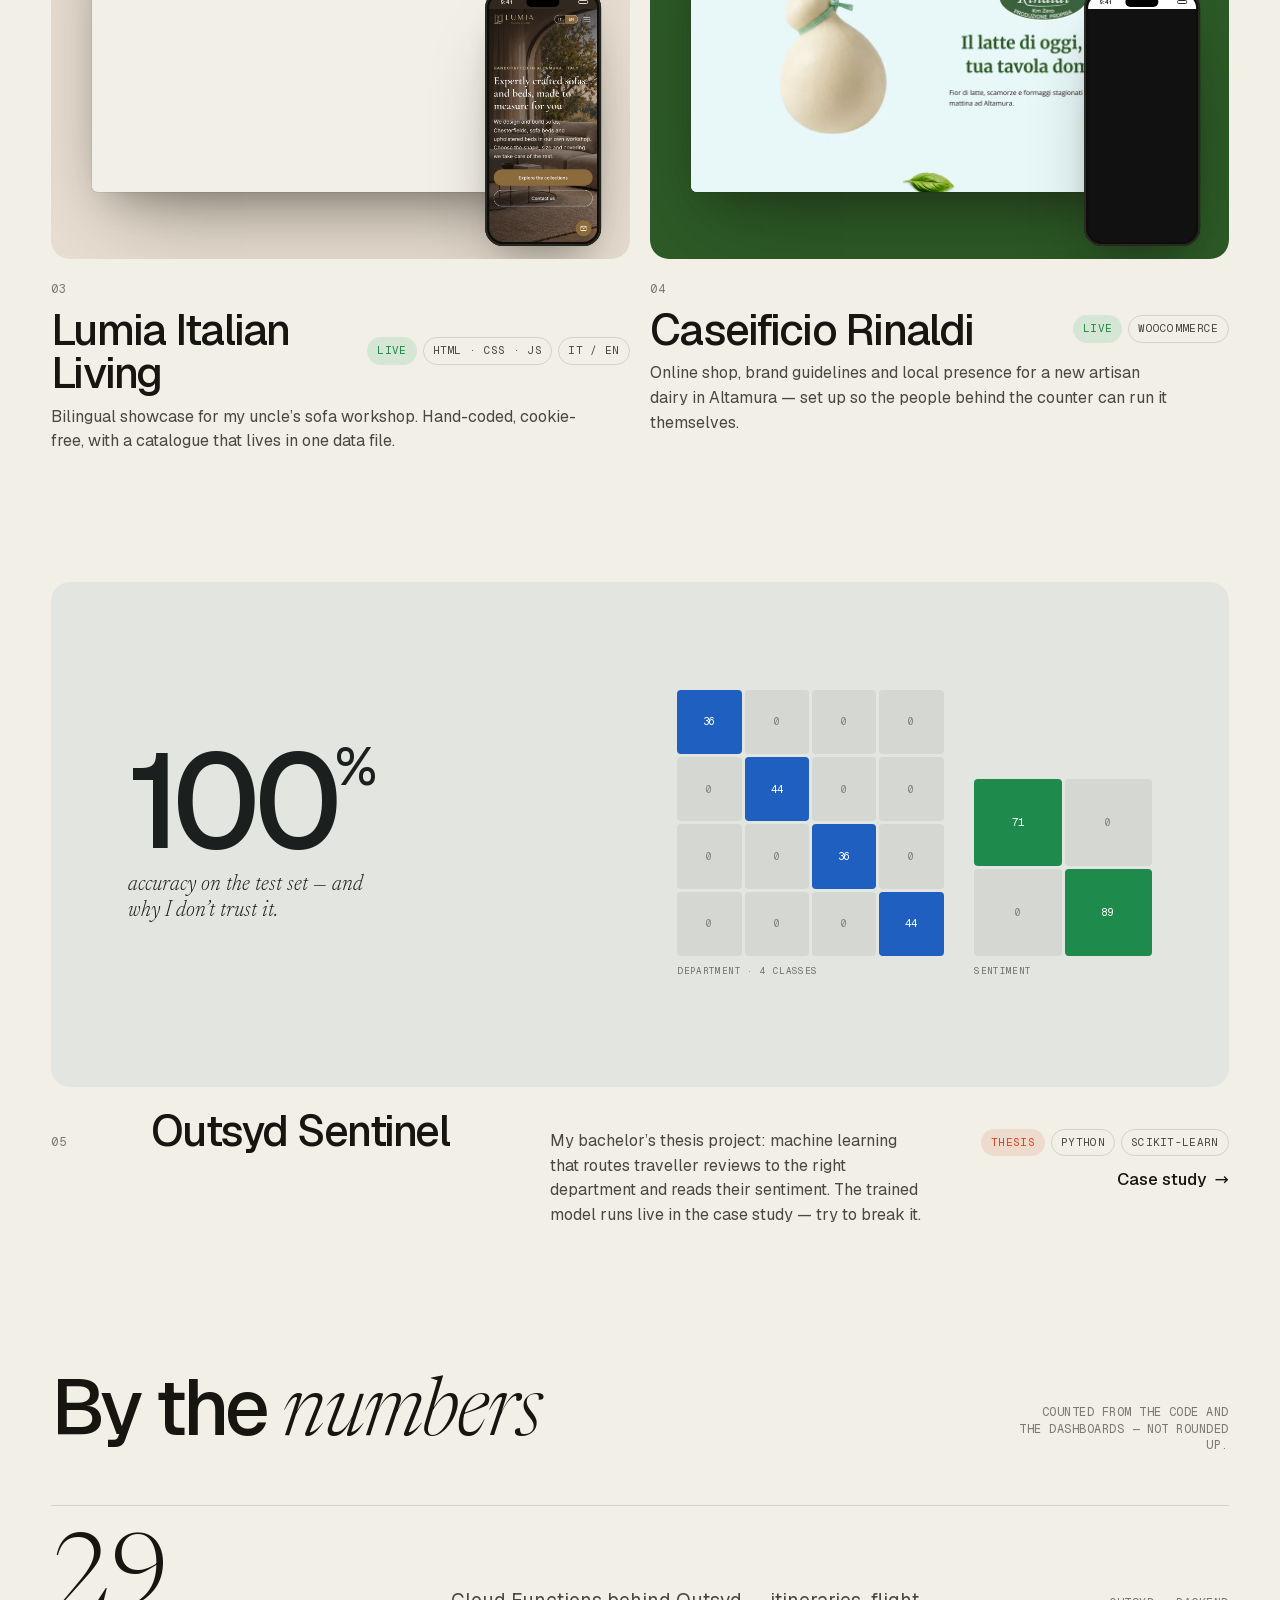
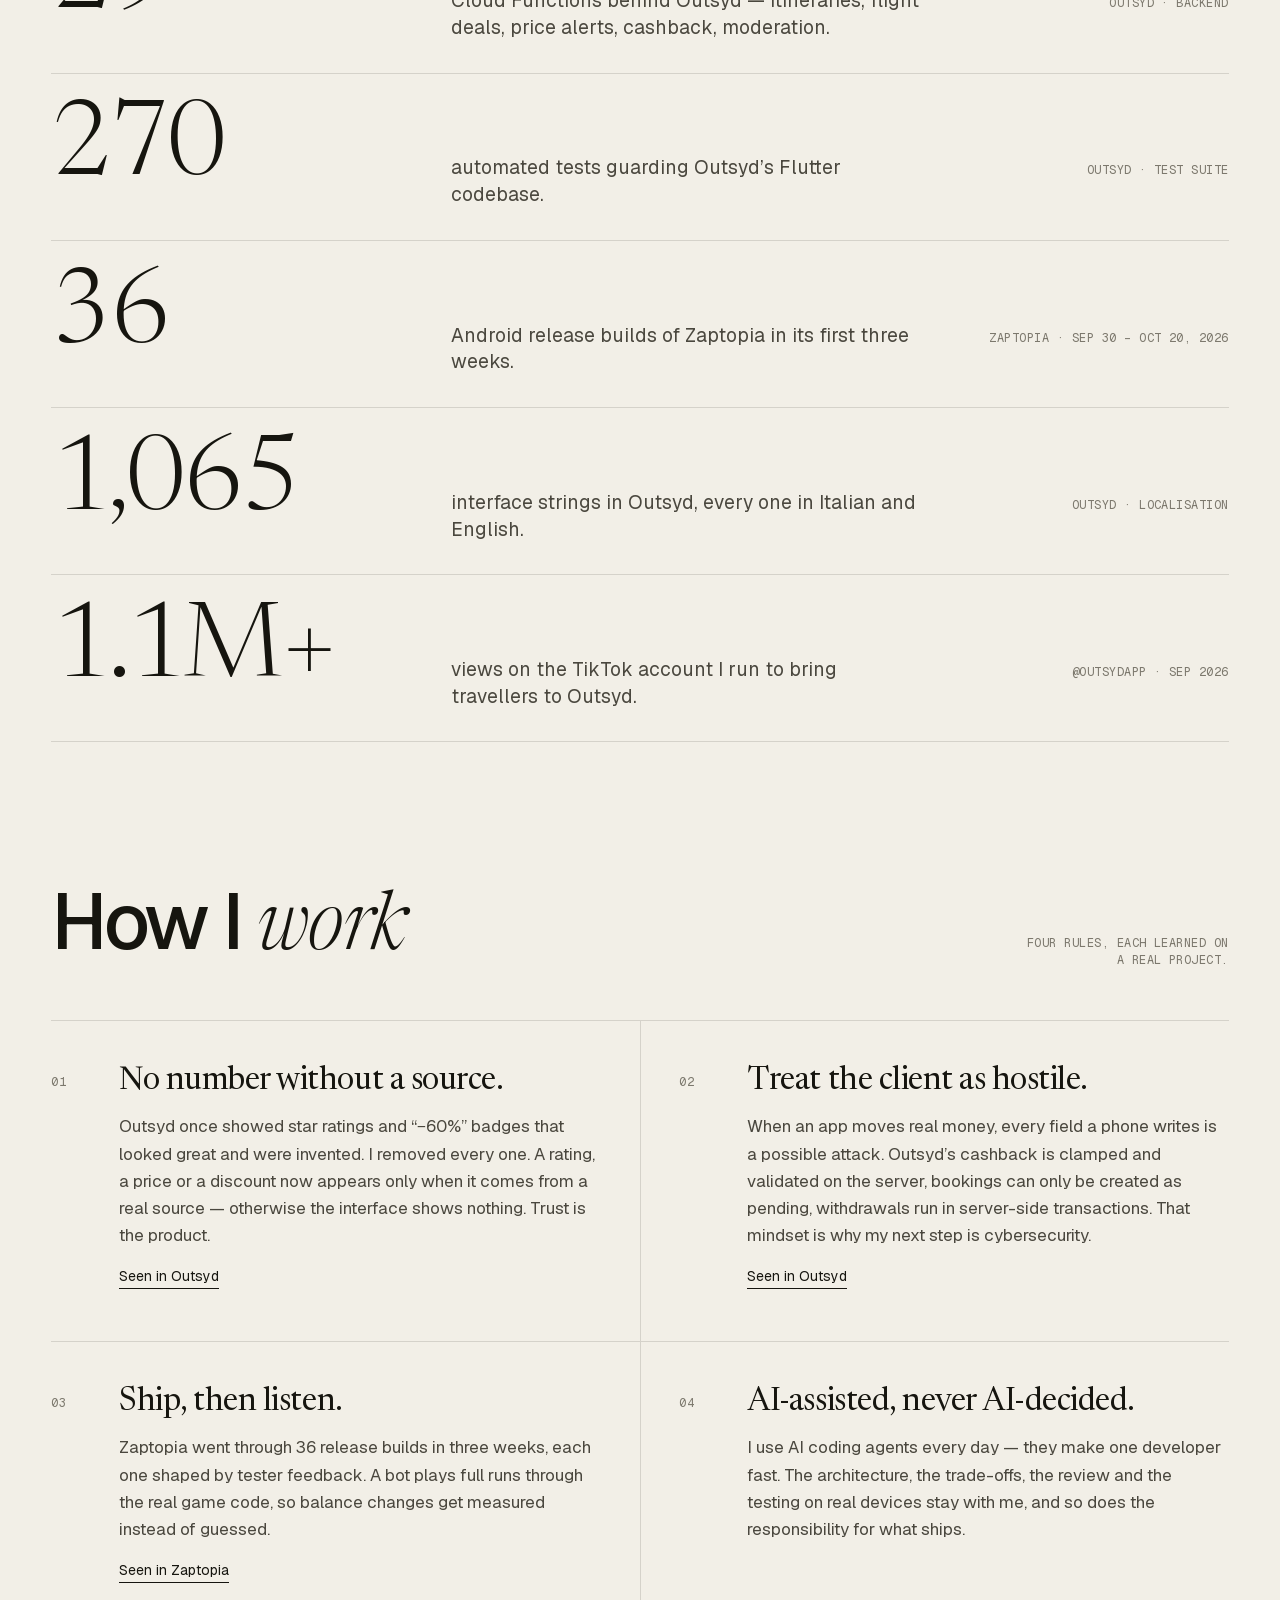
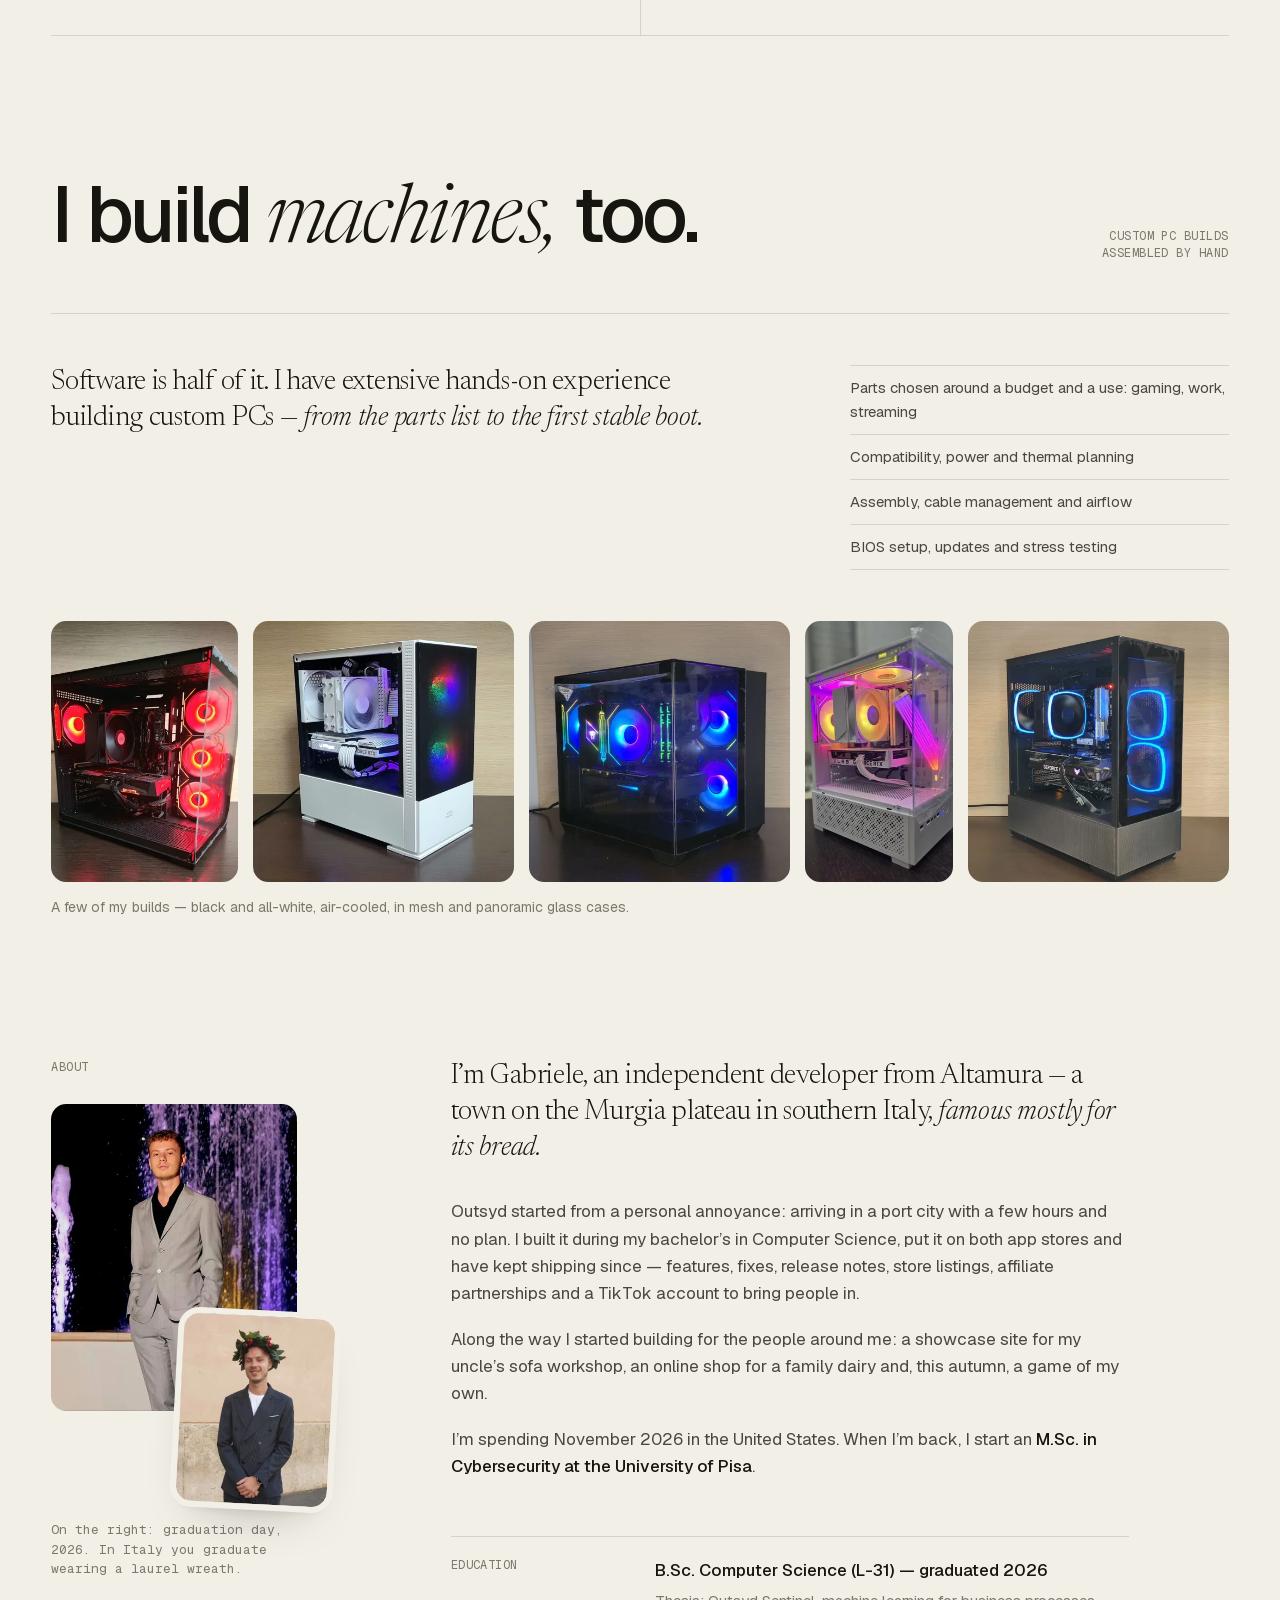
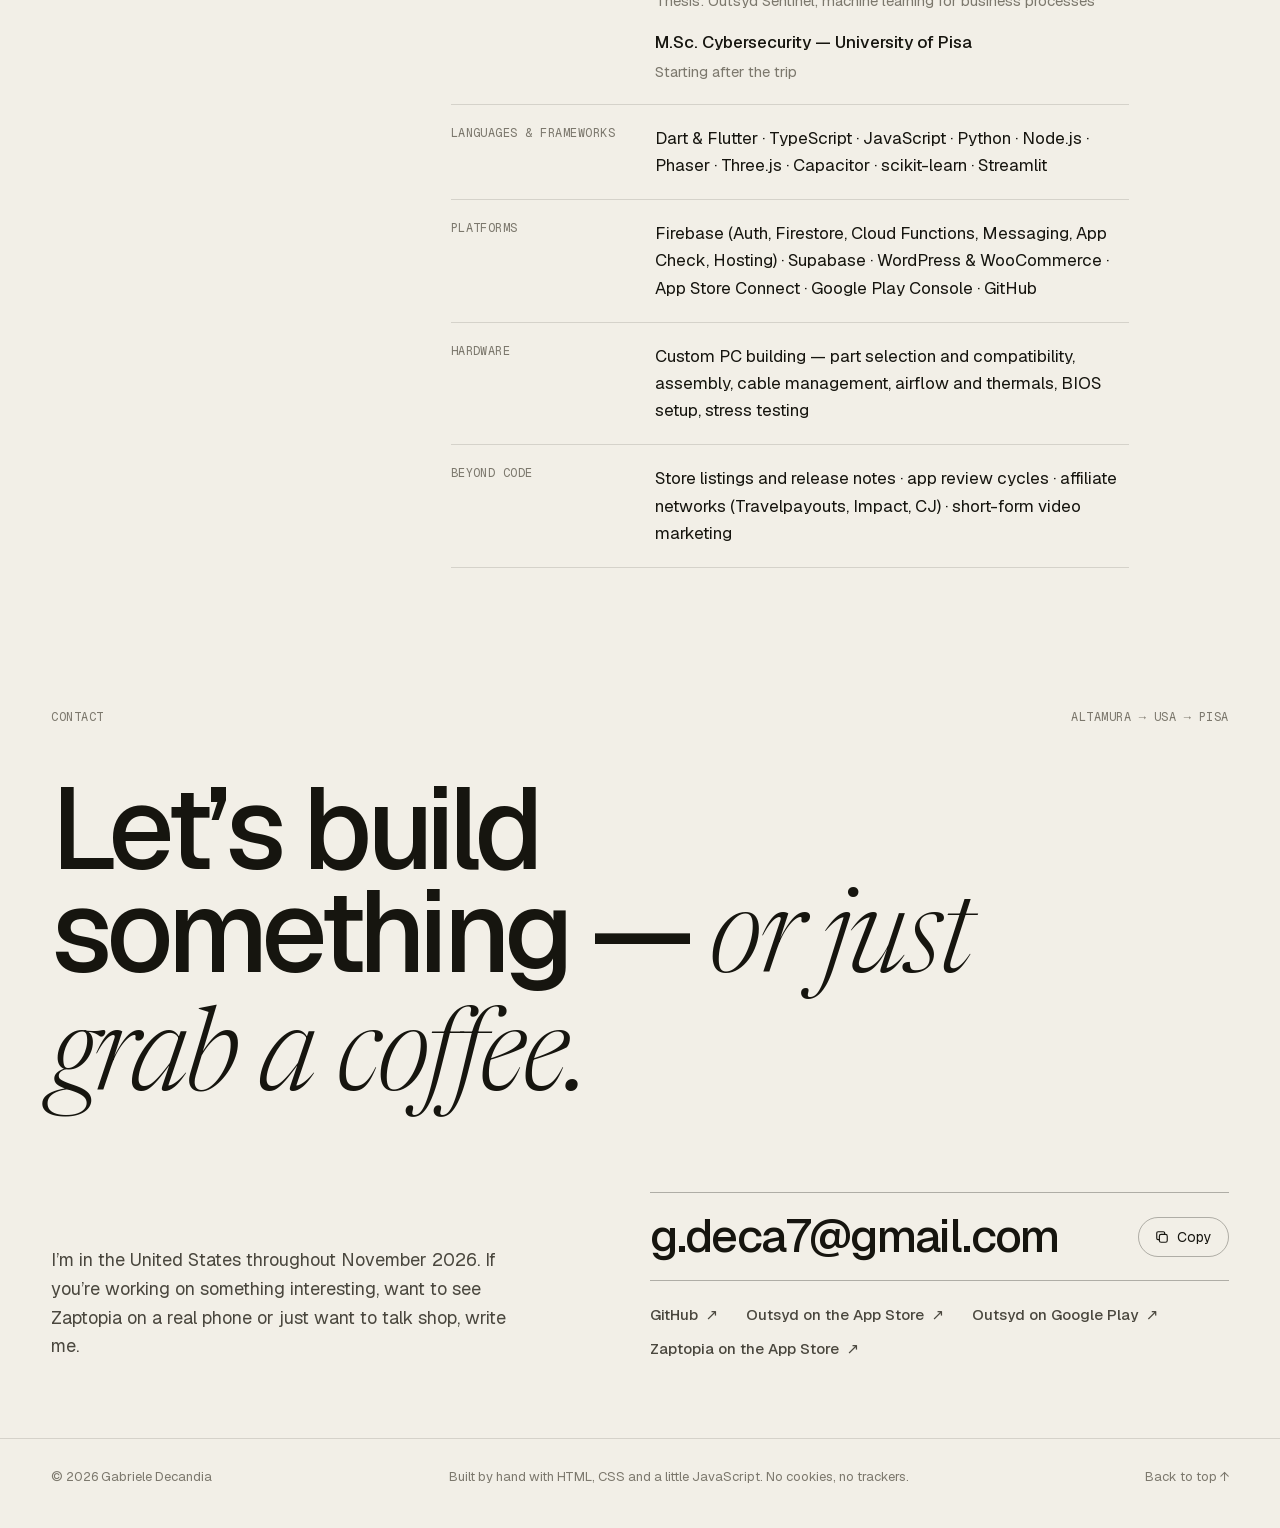
==== commit f2d966b4: "Lumia Italian Living, Zaptopia 1.43, English Outsyd screens The sofa workshop site moved to lumiaita" ====
--- a/index.html
+++ b/index.html
@@ -93,7 +93,7 @@
         </p>
         <dl class="hero-facts reveal" style="--delay: .12s">
           <div><dt class="label">Based in</dt><dd>Altamura, Puglia, Italy</dd></div>
-          <div><dt class="label">Now</dt><dd><span class="live-dot" aria-hidden="true"></span>Zaptopia 1.42 is live on the App Store — Android in November</dd></div>
+          <div><dt class="label">Now</dt><dd><span class="live-dot" aria-hidden="true"></span>Zaptopia 1.43 is live on the App Store — Android in November</dd></div>
           <div><dt class="label">Next</dt><dd>M.Sc. Cybersecurity, University of Pisa</dd></div>
           <div><dt class="label">November</dt><dd>Travelling in the United States — let’s meet</dd></div>
         </dl>
@@ -163,19 +163,19 @@
         <!-- 03 + 04 Websites -->
         <div class="project-pair">
           <article class="project reveal">
-            <a class="media media--43 media--site media--nicoletti" href="work/nicoletti.html" aria-label="Nicoletti Raffaele — read the case study">
+            <a class="media media--43 media--site media--nicoletti" href="work/nicoletti.html" aria-label="Lumia Italian Living — read the case study">
               <div class="browser-wrap">
                 <div class="browser">
-                  <div class="browser-bar"><span class="browser-dots"><i></i><i></i><i></i></span><span class="browser-url">nicolettiraffaele.netlify.app</span><span></span></div>
-                  <div class="browser-view"><img src="assets/img/nicoletti/desk-960.webp" srcset="assets/img/nicoletti/desk-960.webp 960w, assets/img/nicoletti/desk-1600.webp 1600w" sizes="(max-width: 900px) 90vw, 40vw" width="960" height="600" alt="Nicoletti Raffaele website: a teal Chesterfield in a styled room, headline “Expertly crafted sofas and beds”" loading="lazy" decoding="async"></div>
+                  <div class="browser-bar"><span class="browser-dots"><i></i><i></i><i></i></span><span class="browser-url">lumiaitalianliving.com</span><span></span></div>
+                  <div class="browser-view"><img src="assets/img/nicoletti/desk-960.webp" srcset="assets/img/nicoletti/desk-960.webp 960w, assets/img/nicoletti/desk-1600.webp 1600w" sizes="(max-width: 900px) 90vw, 40vw" width="960" height="600" alt="Lumia Italian Living website: a modular sofa in a living room with a view, headline “Expertly crafted sofas and beds”" loading="lazy" decoding="async"></div>
                 </div>
               </div>
-              <div class="phone phone--web" style="--sb:#31291f; --sbfg:#f4ece2"><div class="phone-screen"><span class="phone-status" aria-hidden="true">9:41<i></i></span><img src="assets/img/nicoletti/mobile-420.webp" srcset="assets/img/nicoletti/mobile-420.webp 420w, assets/img/nicoletti/mobile-760.webp 760w" sizes="(max-width: 700px) 46vw, 10vw" width="420" height="909" alt="Nicoletti Raffaele website on a phone, in English" loading="lazy" decoding="async"></div></div>
+              <div class="phone phone--web" style="--sb:#31291f; --sbfg:#f4ece2"><div class="phone-screen"><span class="phone-status" aria-hidden="true">9:41<i></i></span><img src="assets/img/nicoletti/mobile-420.webp" srcset="assets/img/nicoletti/mobile-420.webp 420w, assets/img/nicoletti/mobile-760.webp 760w" sizes="(max-width: 700px) 46vw, 10vw" width="420" height="909" alt="Lumia Italian Living website on a phone, in English" loading="lazy" decoding="async"></div></div>
             </a>
             <div class="grid project-info">
               <span class="project-num mono">03</span>
-              <h3 class="project-title"><a href="work/nicoletti.html">Nicoletti Raffaele</a></h3>
-              <p class="project-desc">Bilingual showcase for my uncle’s sofa workshop. Hand-coded, cookie-free, with a catalogue that lives in one data file — and every photo rebuilt from the workshop floor.</p>
+              <h3 class="project-title"><a href="work/nicoletti.html">Lumia Italian Living</a></h3>
+              <p class="project-desc">Bilingual showcase for my uncle’s sofa workshop. Hand-coded, cookie-free, with a catalogue that lives in one data file.</p>
               <div class="project-side">
                 <ul class="tags" aria-label="Tags">
                   <li class="tag tag--live">Live</li>
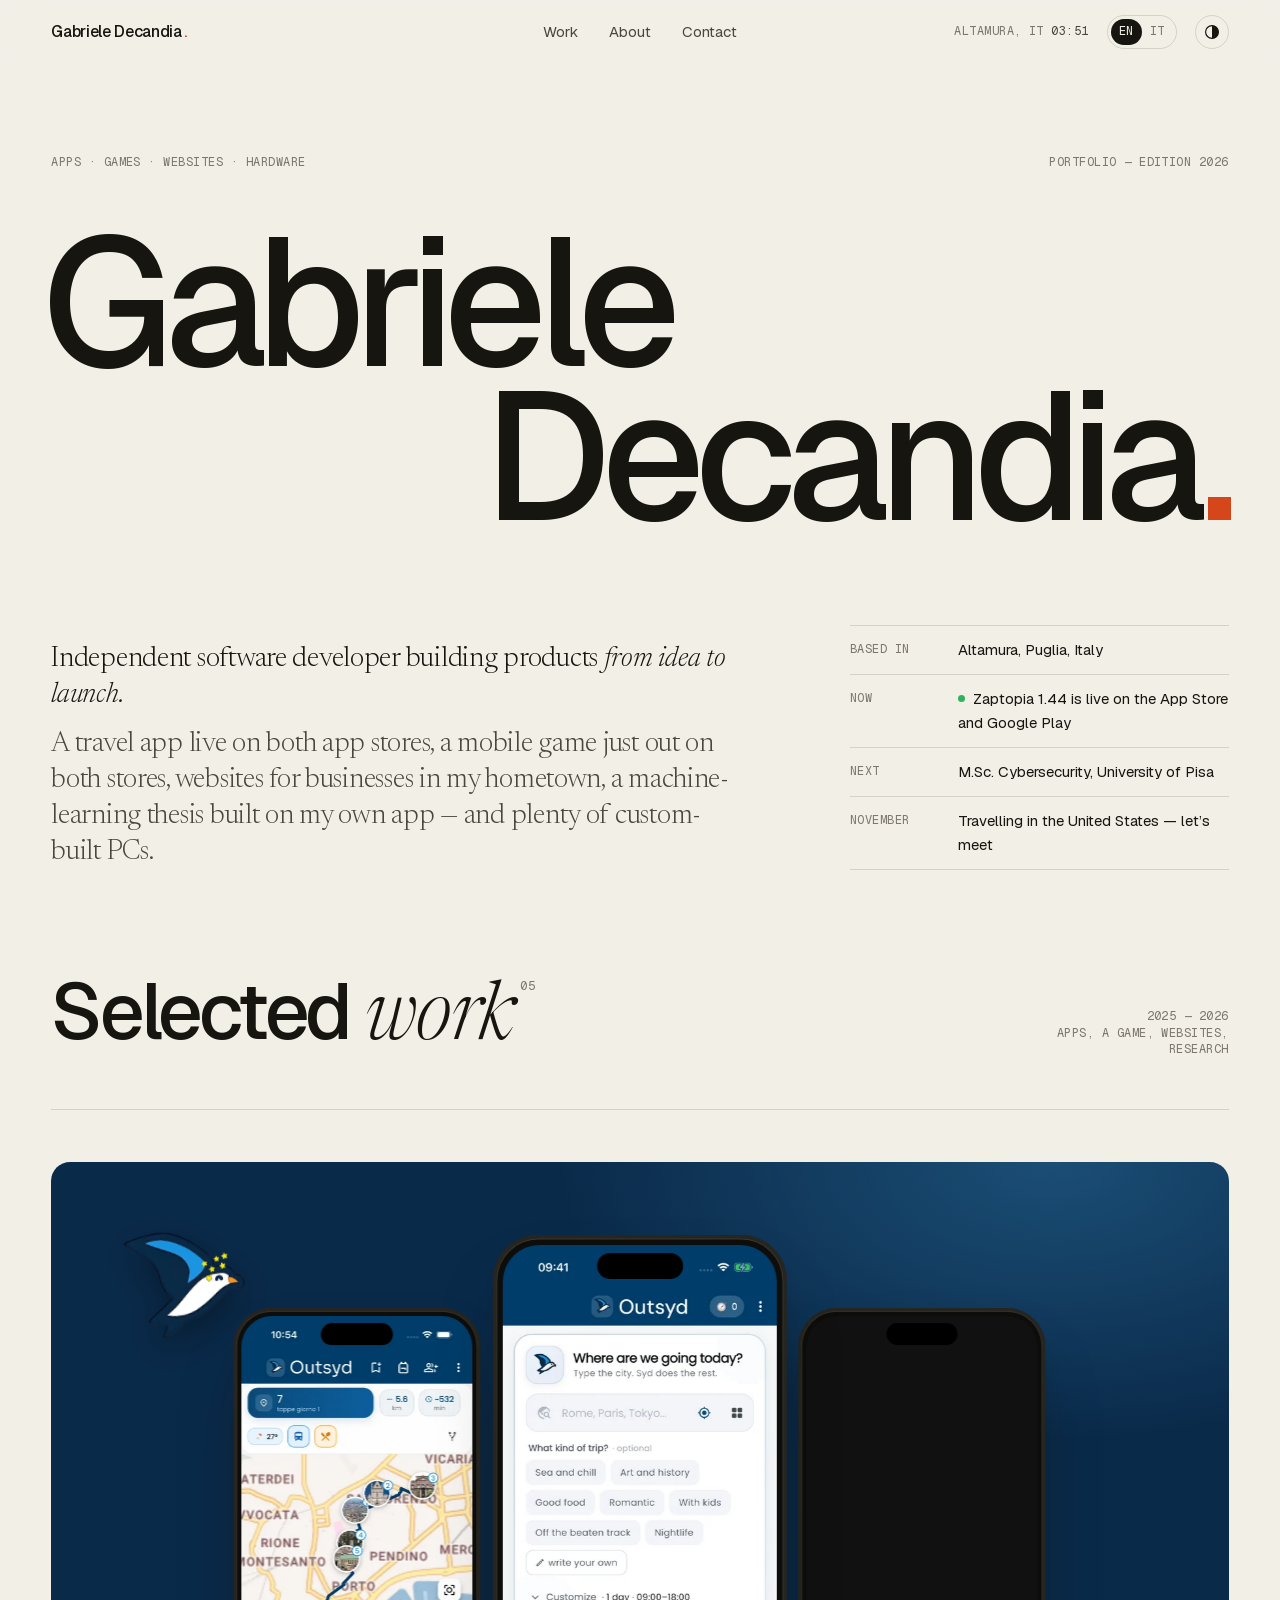
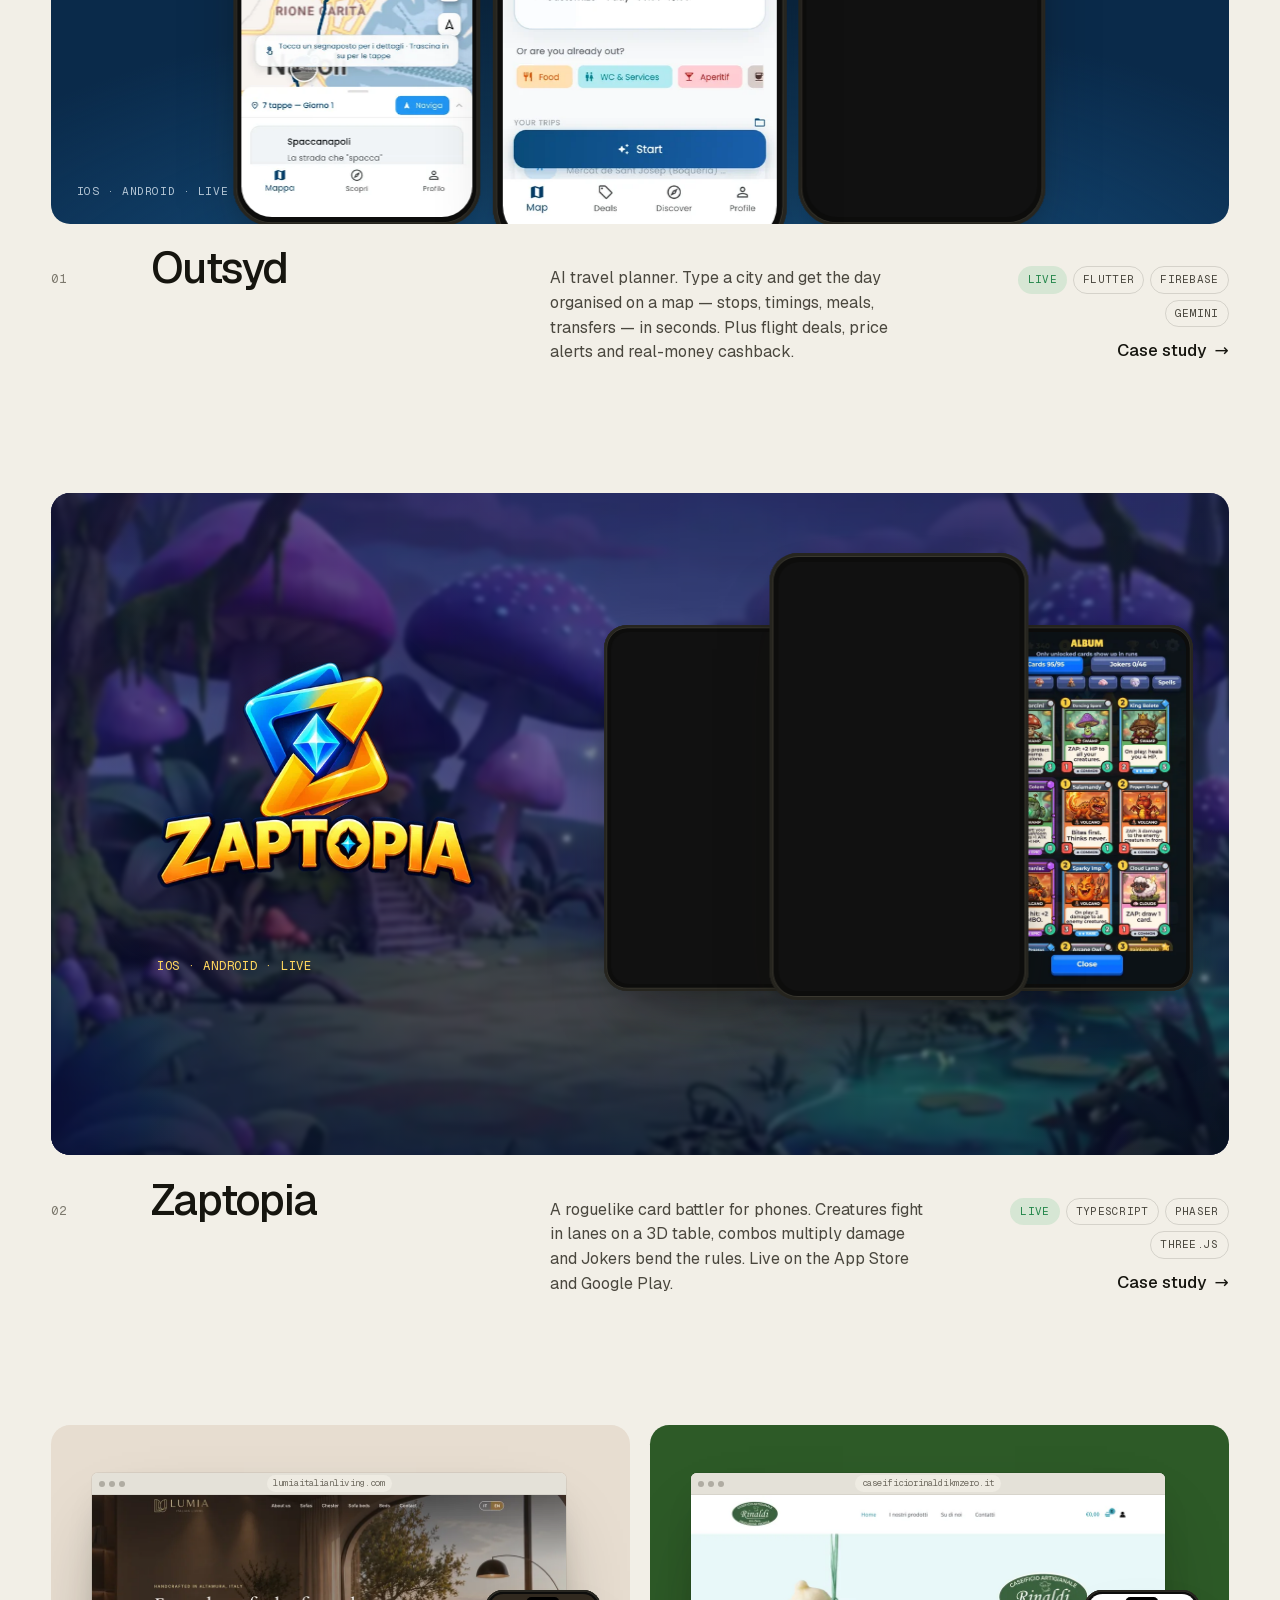
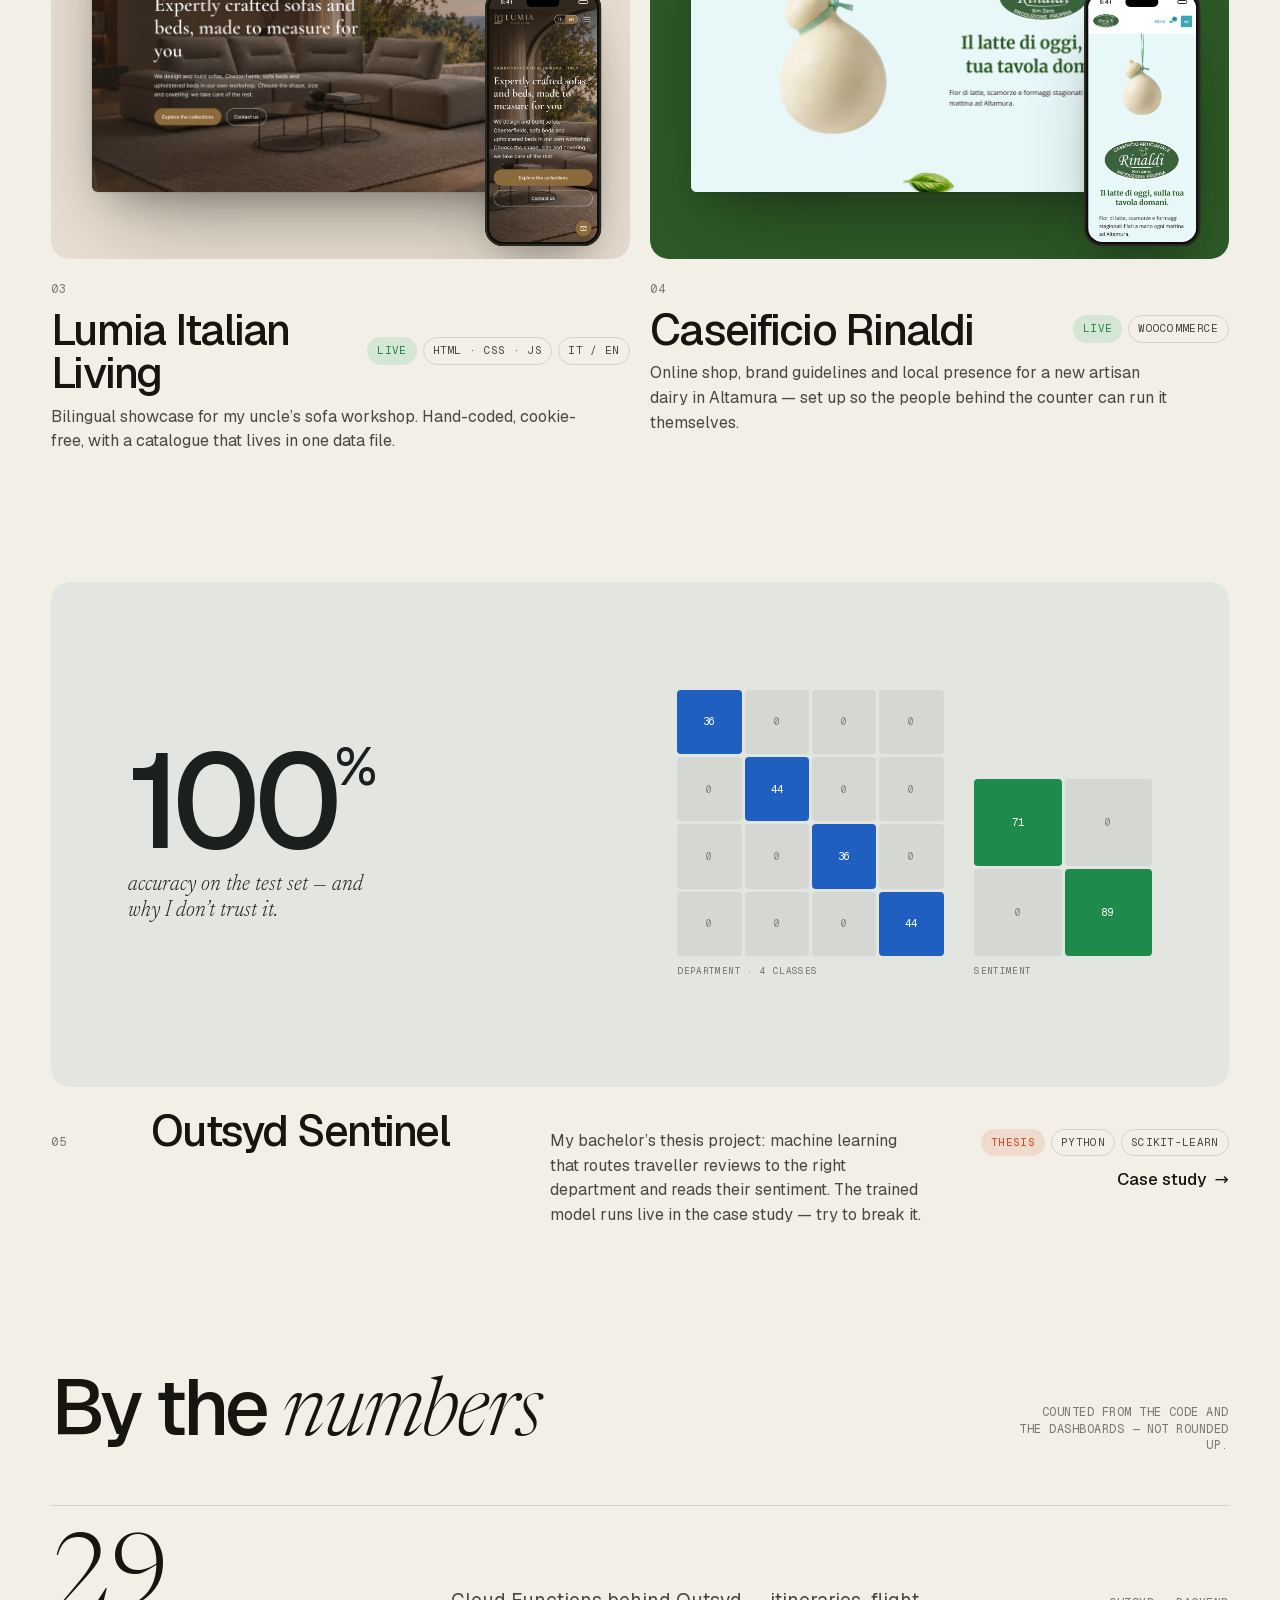
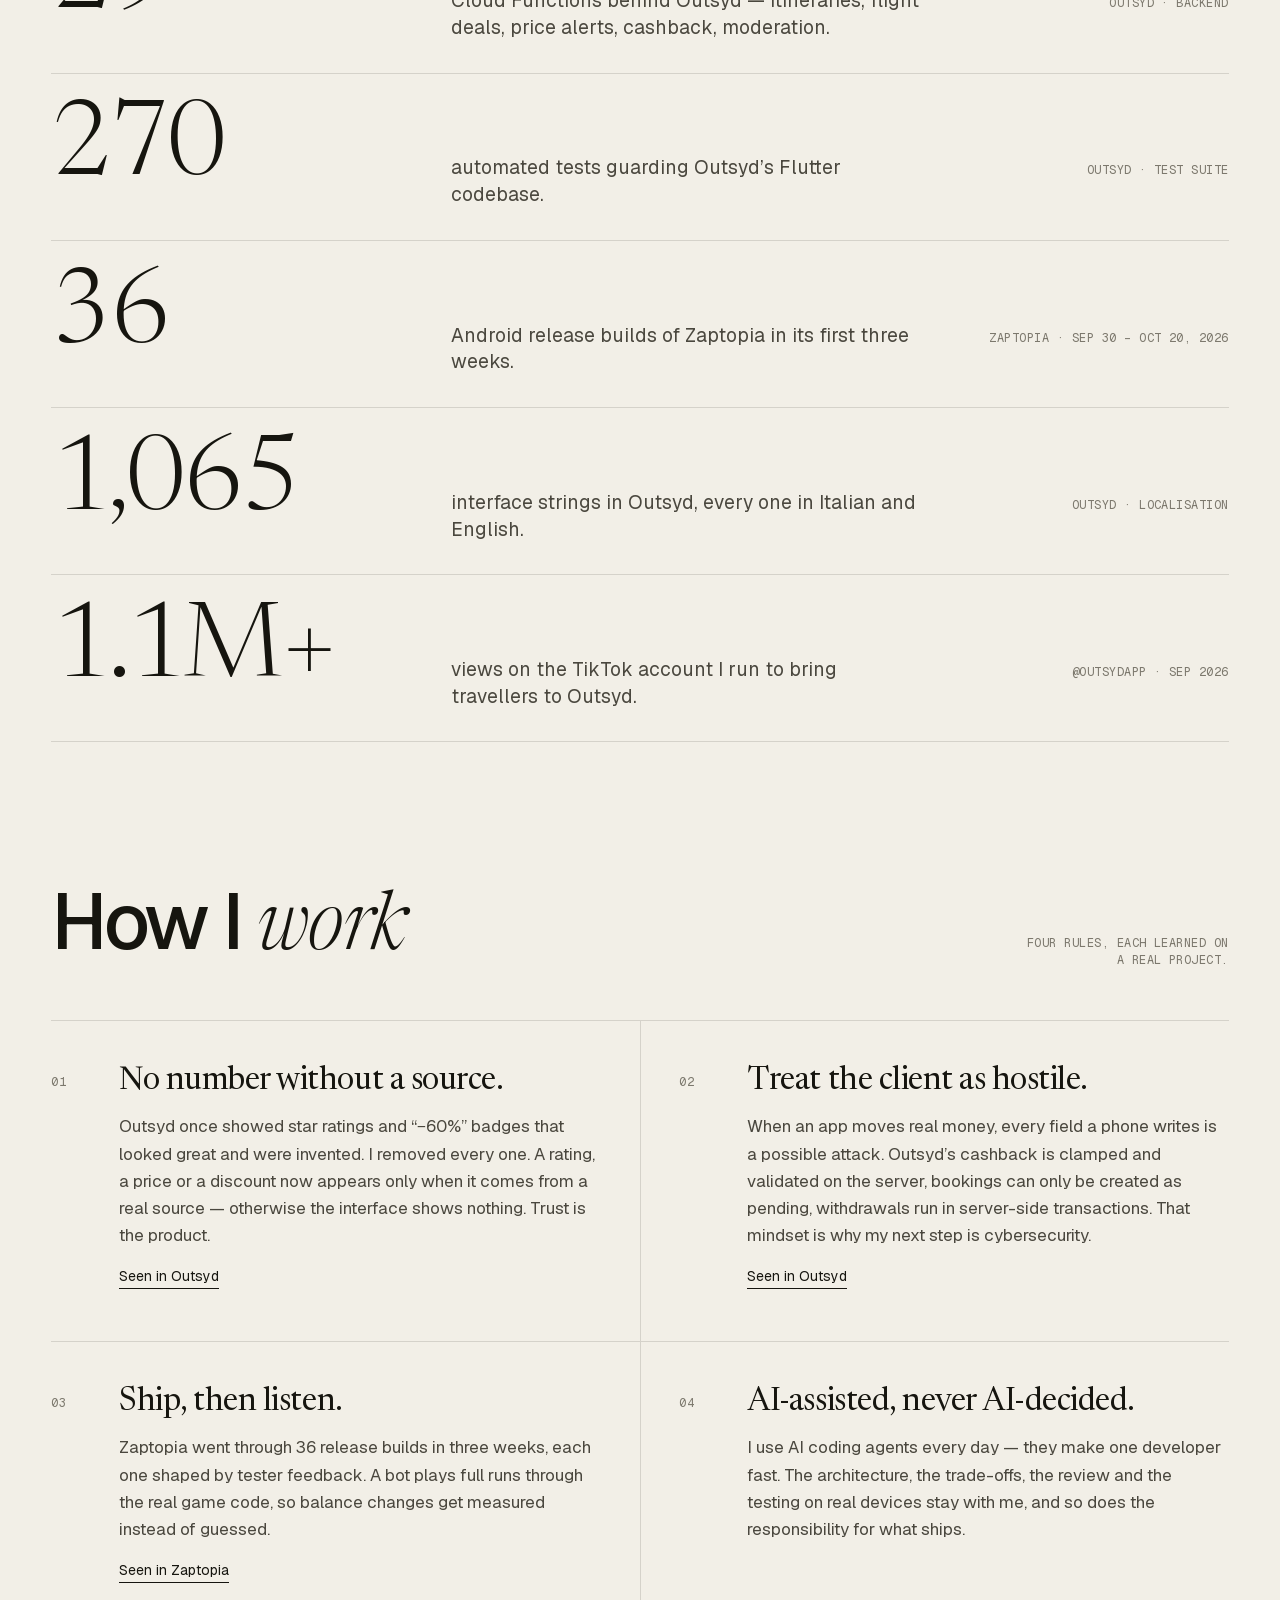
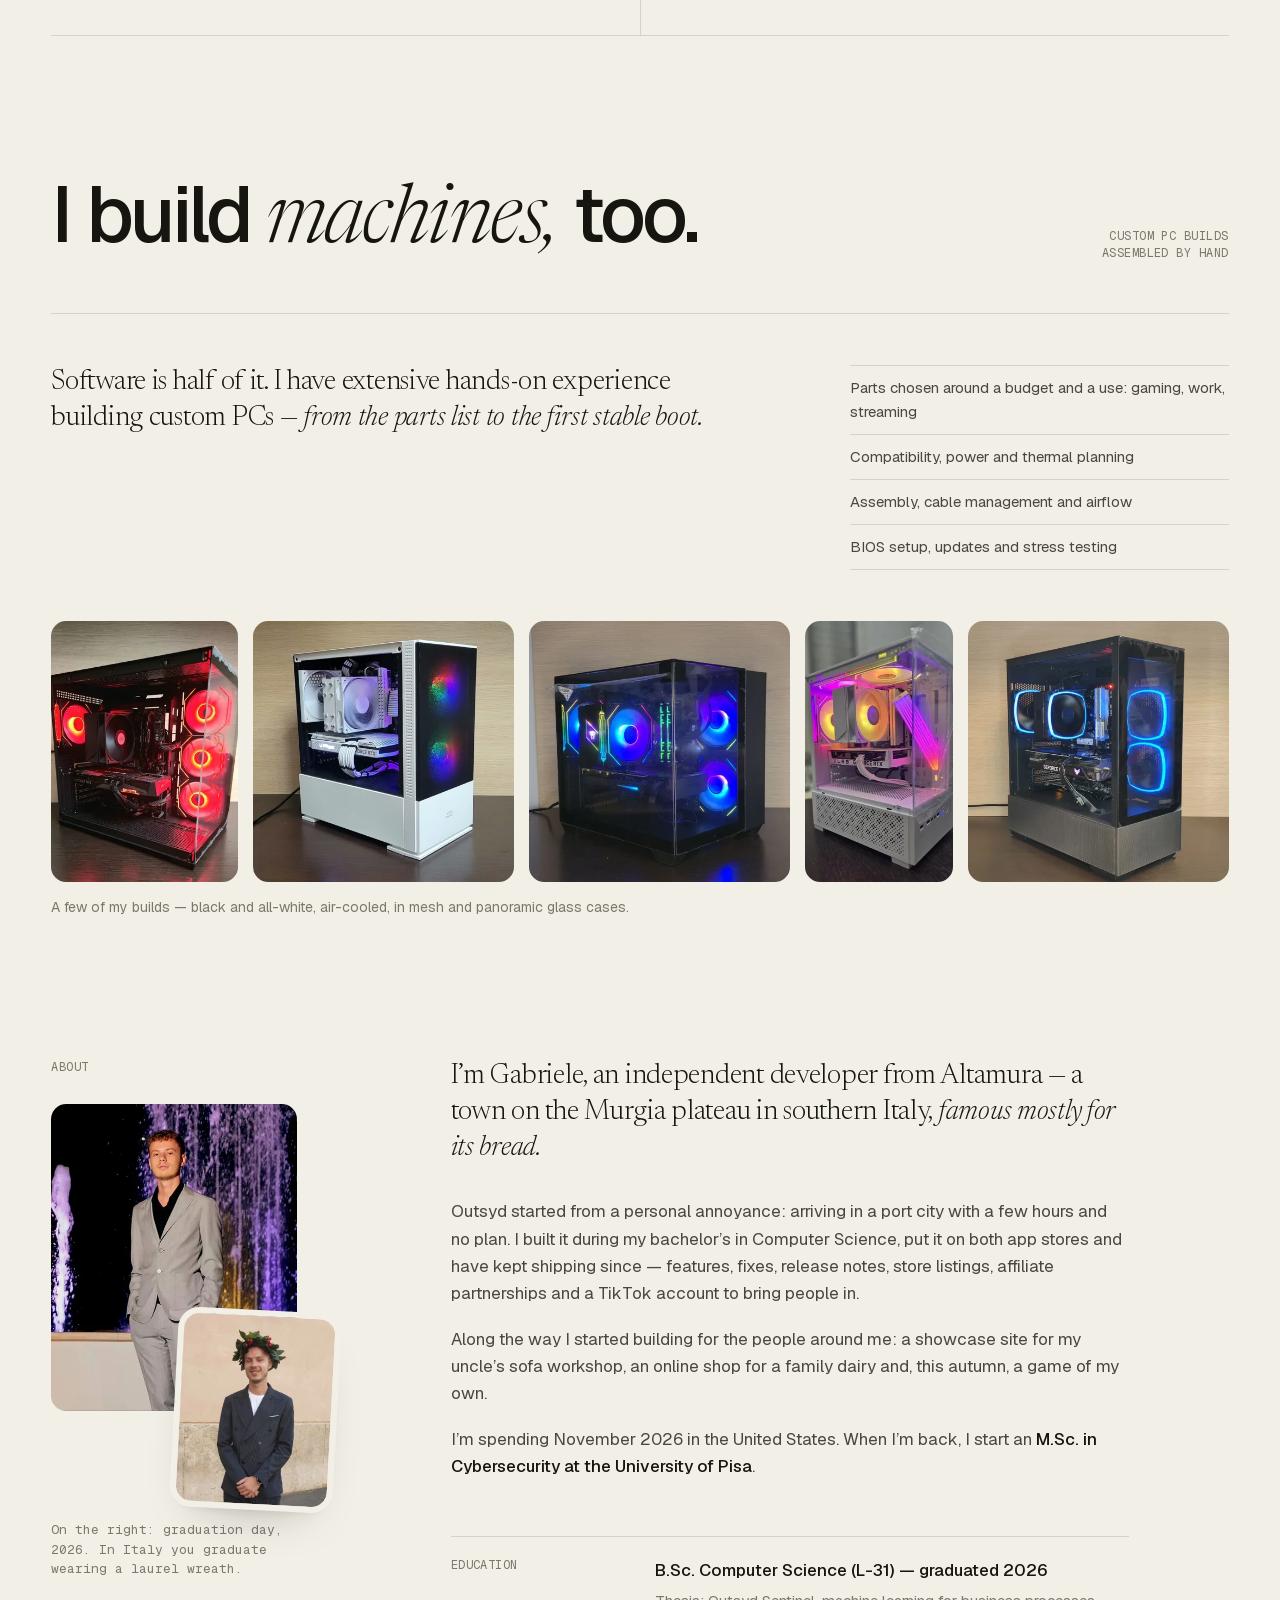
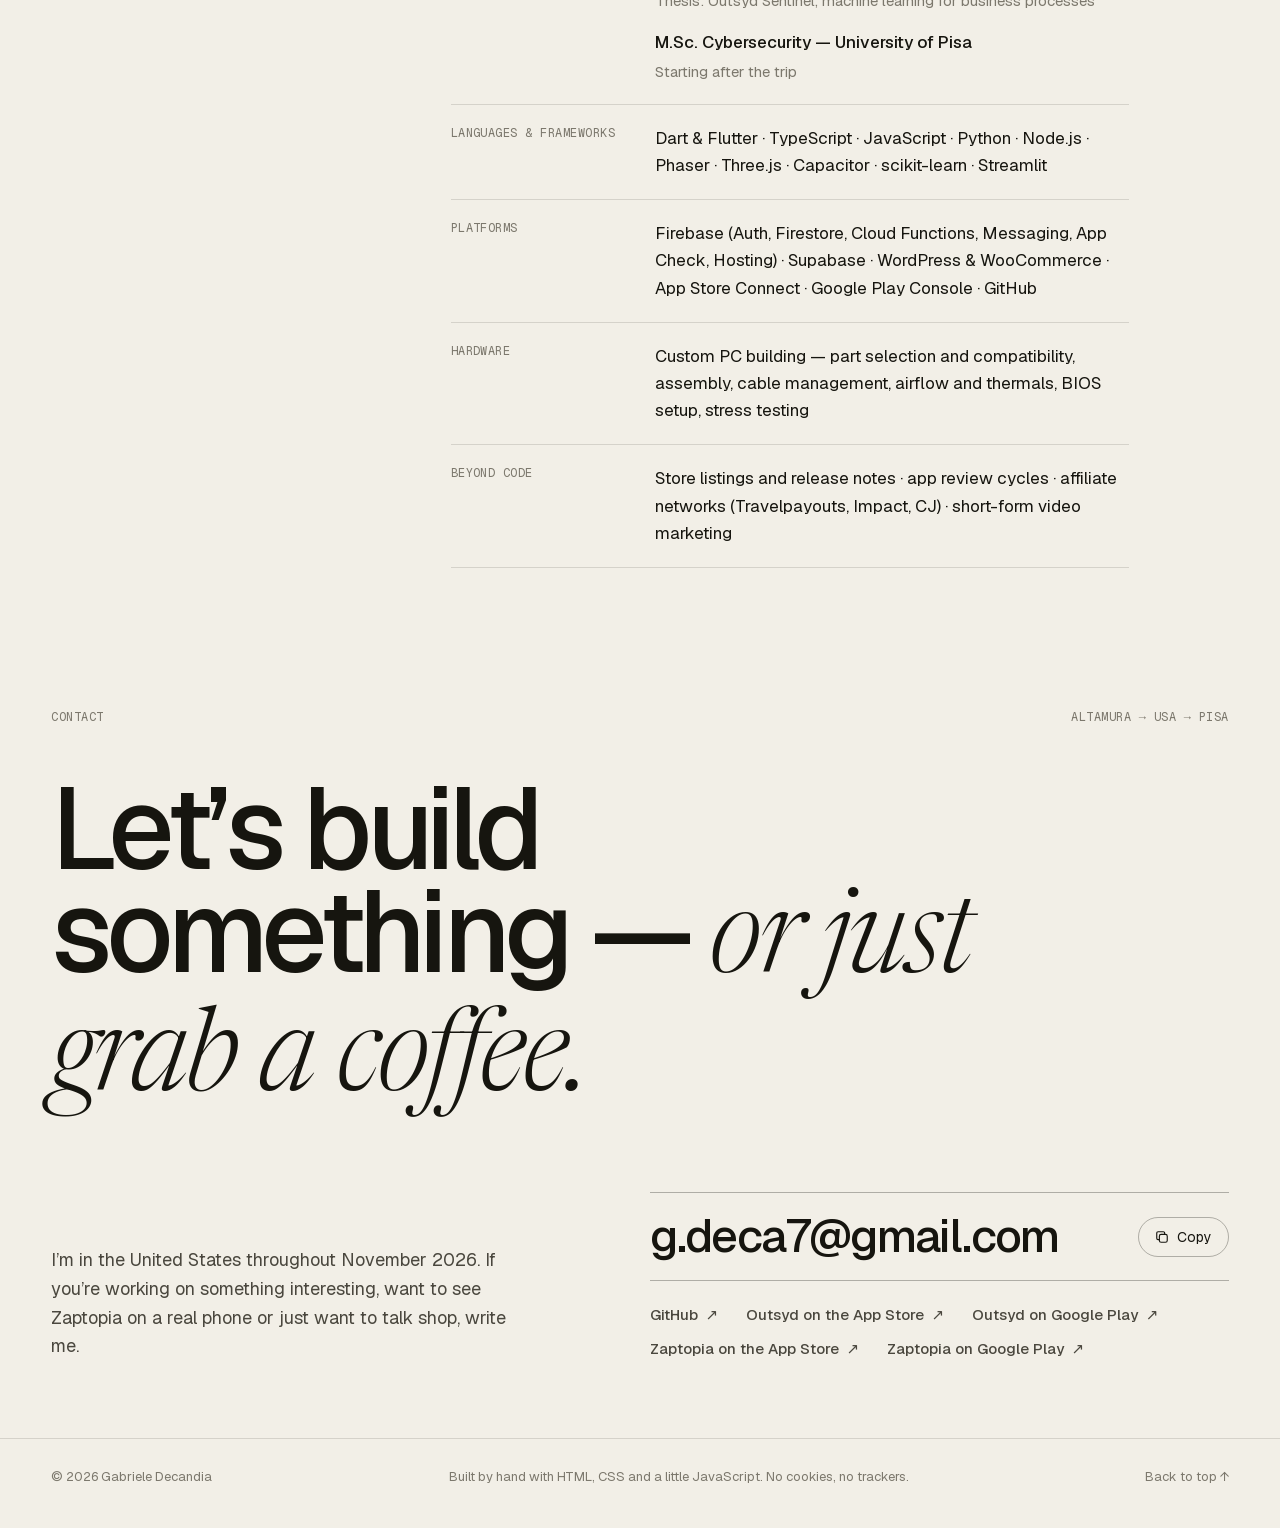
==== commit cf11f66c: "Zaptopia on Google Play (1.44), Outsyd 3.5.3 Zaptopia has been in production on Google Play since No" ====
--- a/index.html
+++ b/index.html
@@ -4,7 +4,7 @@
   <meta charset="utf-8">
   <meta name="viewport" content="width=device-width, initial-scale=1">
   <title>Gabriele Decandia — Independent software developer</title>
-  <meta name="description" content="Gabriele Decandia is an independent software developer building products from idea to launch: Outsyd, an AI travel planner live on iOS and Android; Zaptopia, a roguelike card game live on the App Store; websites for local businesses; a machine-learning thesis; custom-built PCs.">
+  <meta name="description" content="Gabriele Decandia is an independent software developer building products from idea to launch: Outsyd, an AI travel planner live on iOS and Android; Zaptopia, a roguelike card game live on iOS and Android; websites for local businesses; a machine-learning thesis; custom-built PCs.">
   <link rel="canonical" href="https://gabrideca7.github.io/">
   <link rel="alternate" hreflang="en" href="https://gabrideca7.github.io/">
   <link rel="alternate" hreflang="it" href="https://gabrideca7.github.io/it/">
@@ -14,7 +14,7 @@
   <meta property="og:type" content="website">
   <meta property="og:site_name" content="Gabriele Decandia">
   <meta property="og:title" content="Gabriele Decandia — Independent software developer">
-  <meta property="og:description" content="Building products from idea to launch: two apps on the App Store, websites for local businesses, a machine-learning thesis and custom-built PCs.">
+  <meta property="og:description" content="Building products from idea to launch: two apps on the App Store and Google Play, websites for local businesses, a machine-learning thesis and custom-built PCs.">
   <meta property="og:url" content="https://gabrideca7.github.io/">
   <meta property="og:image" content="https://gabrideca7.github.io/assets/img/og.jpg">
   <meta property="og:image:width" content="1200">
@@ -88,12 +88,12 @@
       <div class="grid hero-grid">
         <p class="lede hero-lede reveal">
           <span class="lede-lead">Independent software developer building products <em>from idea to launch.</em></span>
-          A travel app live on both app stores, a mobile game just out on the App Store, websites for businesses
+          A travel app live on both app stores, a mobile game just out on both stores, websites for businesses
           in my hometown, a machine-learning thesis built on my own app — and plenty of custom-built PCs.
         </p>
         <dl class="hero-facts reveal" style="--delay: .12s">
           <div><dt class="label">Based in</dt><dd>Altamura, Puglia, Italy</dd></div>
-          <div><dt class="label">Now</dt><dd><span class="live-dot" aria-hidden="true"></span>Zaptopia 1.43 is live on the App Store — Android in November</dd></div>
+          <div><dt class="label">Now</dt><dd><span class="live-dot" aria-hidden="true"></span>Zaptopia 1.44 is live on the App Store and Google Play</dd></div>
           <div><dt class="label">Next</dt><dd>M.Sc. Cybersecurity, University of Pisa</dd></div>
           <div><dt class="label">November</dt><dd>Travelling in the United States — let’s meet</dd></div>
         </dl>
@@ -139,7 +139,7 @@
           <a class="media media--zaptopia" href="work/zaptopia.html" aria-label="Zaptopia — read the case study">
             <img class="env" src="assets/img/zaptopia/env-1400.webp" width="1024" height="572" alt="" loading="lazy" decoding="async">
             <img class="zap-logo" src="assets/img/zaptopia/logo-480.webp" srcset="assets/img/zaptopia/logo-480.webp 480w, assets/img/zaptopia/logo-900.webp 900w" sizes="(max-width: 700px) 50vw, 26vw" width="480" height="342" alt="Zaptopia" loading="lazy" decoding="async">
-            <span class="zap-sub">Live on iOS · Android in November</span>
+            <span class="zap-sub">iOS · Android · Live</span>
             <div class="phone phone--plain"><div class="phone-screen"><img src="assets/img/zaptopia/map-420.webp" srcset="assets/img/zaptopia/map-420.webp 420w, assets/img/zaptopia/map-760.webp 760w" sizes="(max-width: 700px) 40vw, 18vw" width="420" height="747" alt="Zaptopia world map with floating islands and a choice of path" loading="lazy" decoding="async"></div></div>
             <div class="phone phone--plain"><div class="phone-screen"><img src="assets/img/zaptopia/battle-420.webp" srcset="assets/img/zaptopia/battle-420.webp 420w, assets/img/zaptopia/battle-760.webp 760w" sizes="(max-width: 700px) 46vw, 22vw" width="420" height="747" alt="A Zaptopia battle: a gnome boss across a four-lane 3D table" loading="lazy" decoding="async"></div></div>
             <div class="phone phone--plain"><div class="phone-screen"><img src="assets/img/zaptopia/album-420.webp" srcset="assets/img/zaptopia/album-420.webp 420w, assets/img/zaptopia/album-760.webp 760w" sizes="(max-width: 700px) 40vw, 18vw" width="420" height="747" alt="Zaptopia card album with illustrated creature cards" loading="lazy" decoding="async"></div></div>
@@ -147,10 +147,10 @@
           <div class="grid project-info">
             <span class="project-num mono">02</span>
             <h3 class="project-title"><a href="work/zaptopia.html">Zaptopia</a></h3>
-            <p class="project-desc">A roguelike card battler for phones. Creatures fight in lanes on a 3D table, combos multiply damage and Jokers bend the rules. Live on the App Store, with Android following in November.</p>
+            <p class="project-desc">A roguelike card battler for phones. Creatures fight in lanes on a 3D table, combos multiply damage and Jokers bend the rules. Live on the App Store and Google Play.</p>
             <div class="project-side">
               <ul class="tags" aria-label="Tags">
-                <li class="tag tag--live">Live on iOS</li>
+                <li class="tag tag--live">Live</li>
                 <li class="tag">TypeScript</li>
                 <li class="tag">Phaser</li>
                 <li class="tag">Three.js</li>
@@ -430,6 +430,7 @@
             <a class="arrow-link arrow-link--ne" href="https://apps.apple.com/app/id6756832439" target="_blank" rel="noopener">Outsyd on the App Store <span class="arrow" aria-hidden="true">↗</span></a>
             <a class="arrow-link arrow-link--ne" href="https://play.google.com/store/apps/details?id=dev.outsyd.app" target="_blank" rel="noopener">Outsyd on Google Play <span class="arrow" aria-hidden="true">↗</span></a>
             <a class="arrow-link arrow-link--ne" href="https://apps.apple.com/app/id6819222989" target="_blank" rel="noopener">Zaptopia on the App Store <span class="arrow" aria-hidden="true">↗</span></a>
+            <a class="arrow-link arrow-link--ne" href="https://play.google.com/store/apps/details?id=com.zaptopia.game" target="_blank" rel="noopener">Zaptopia on Google Play <span class="arrow" aria-hidden="true">↗</span></a>
           </div>
         </div>
       </div>
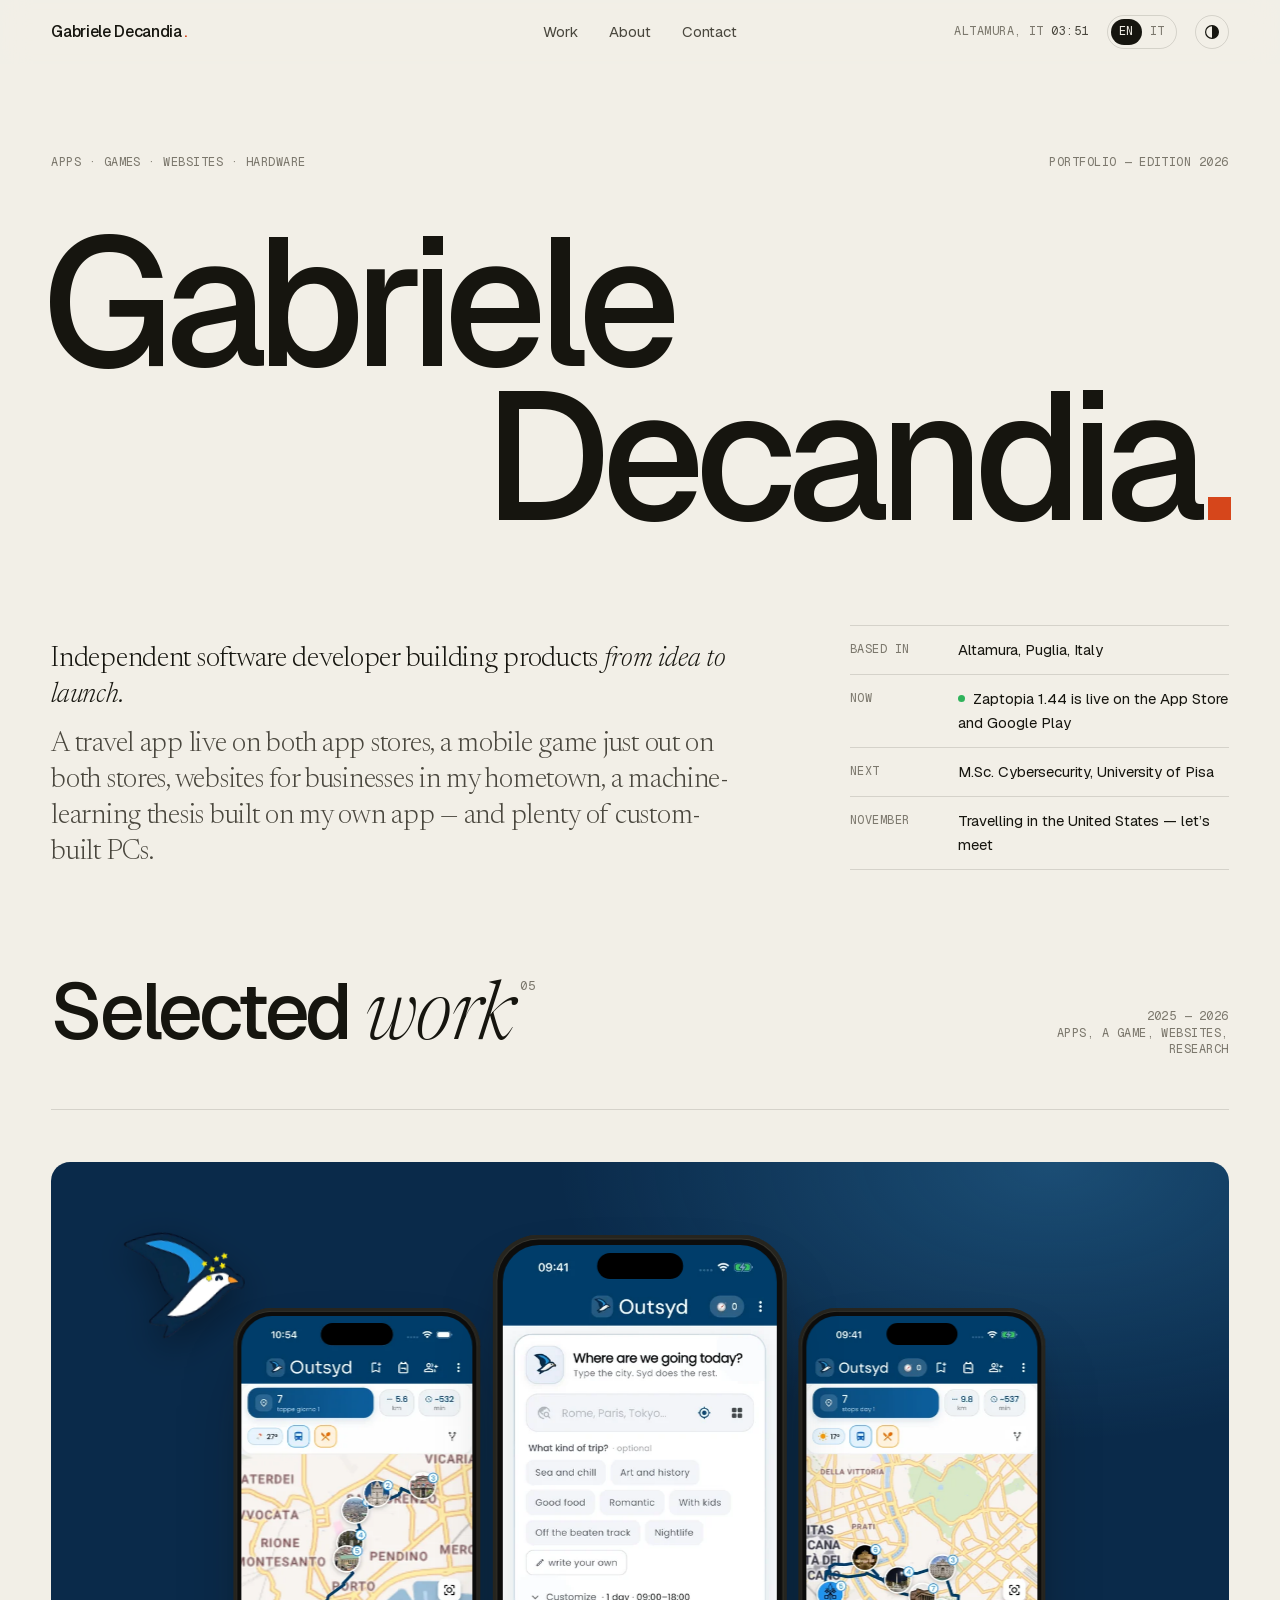
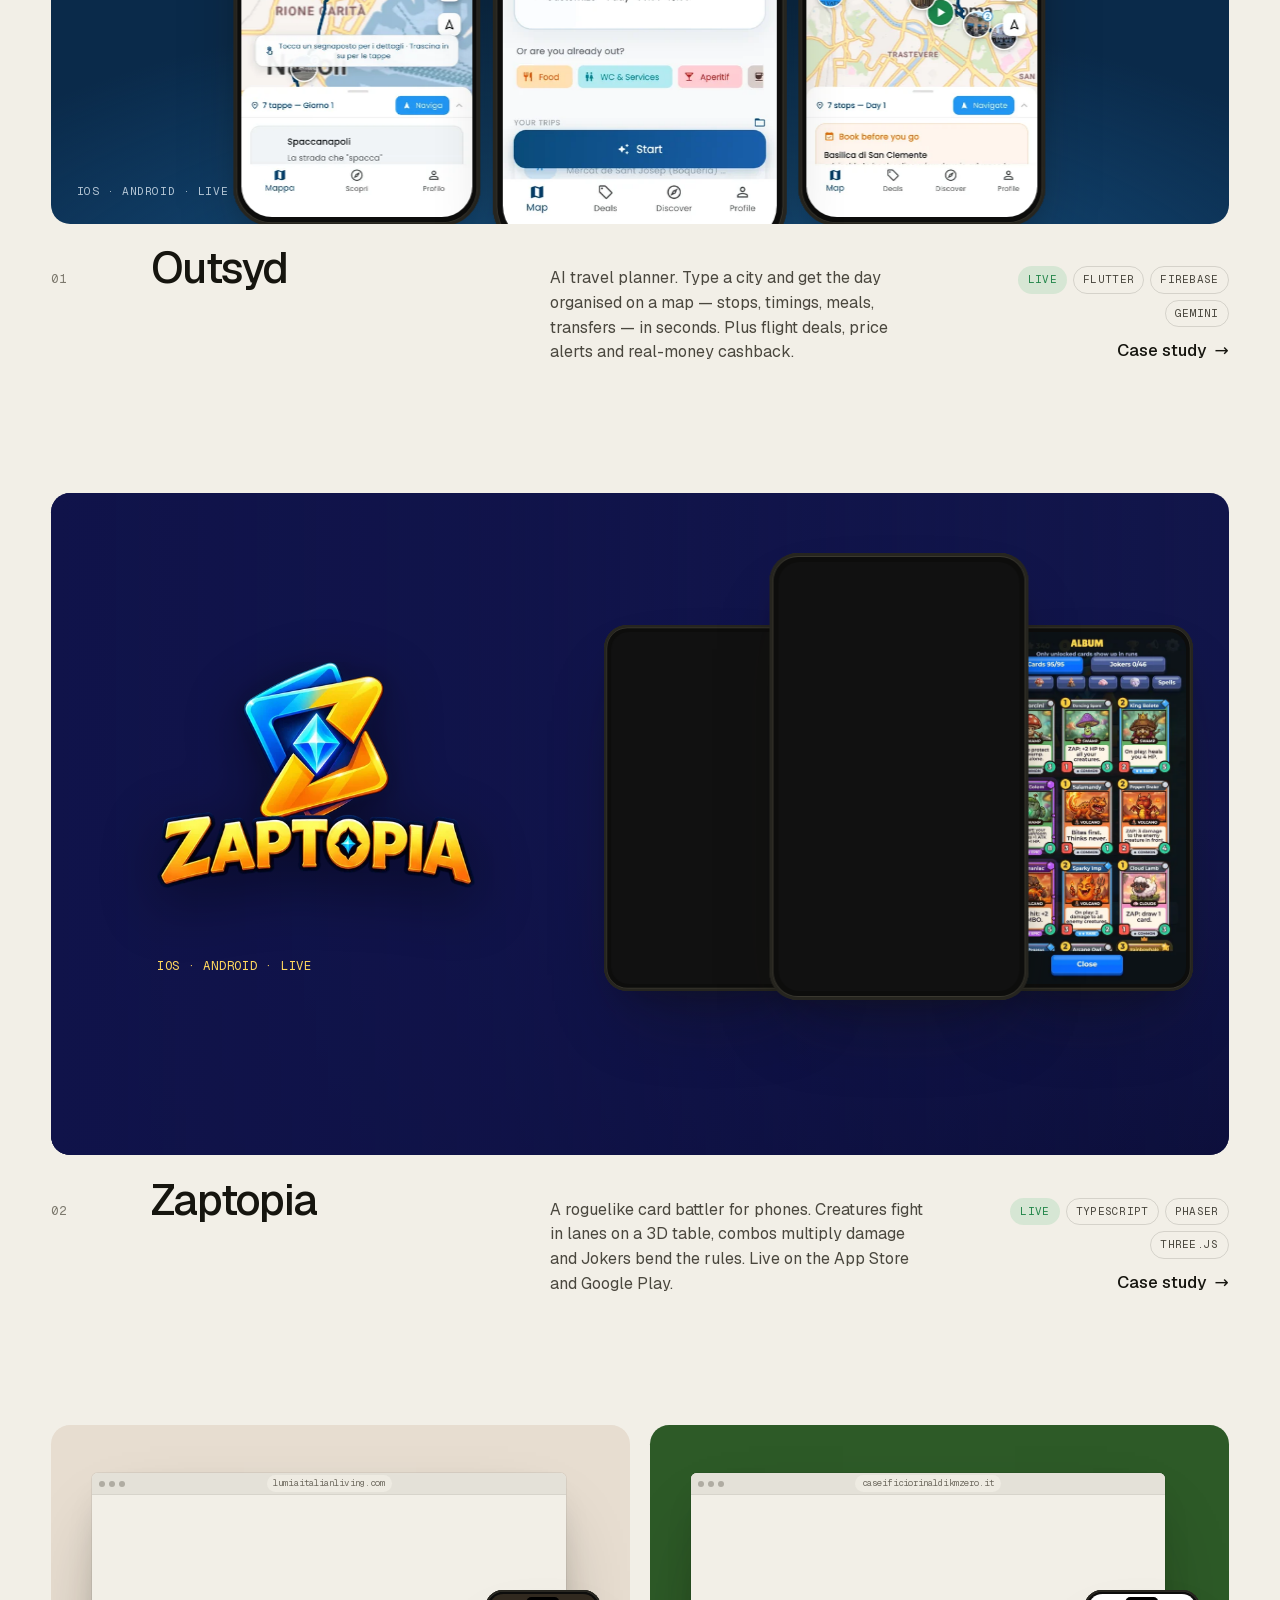
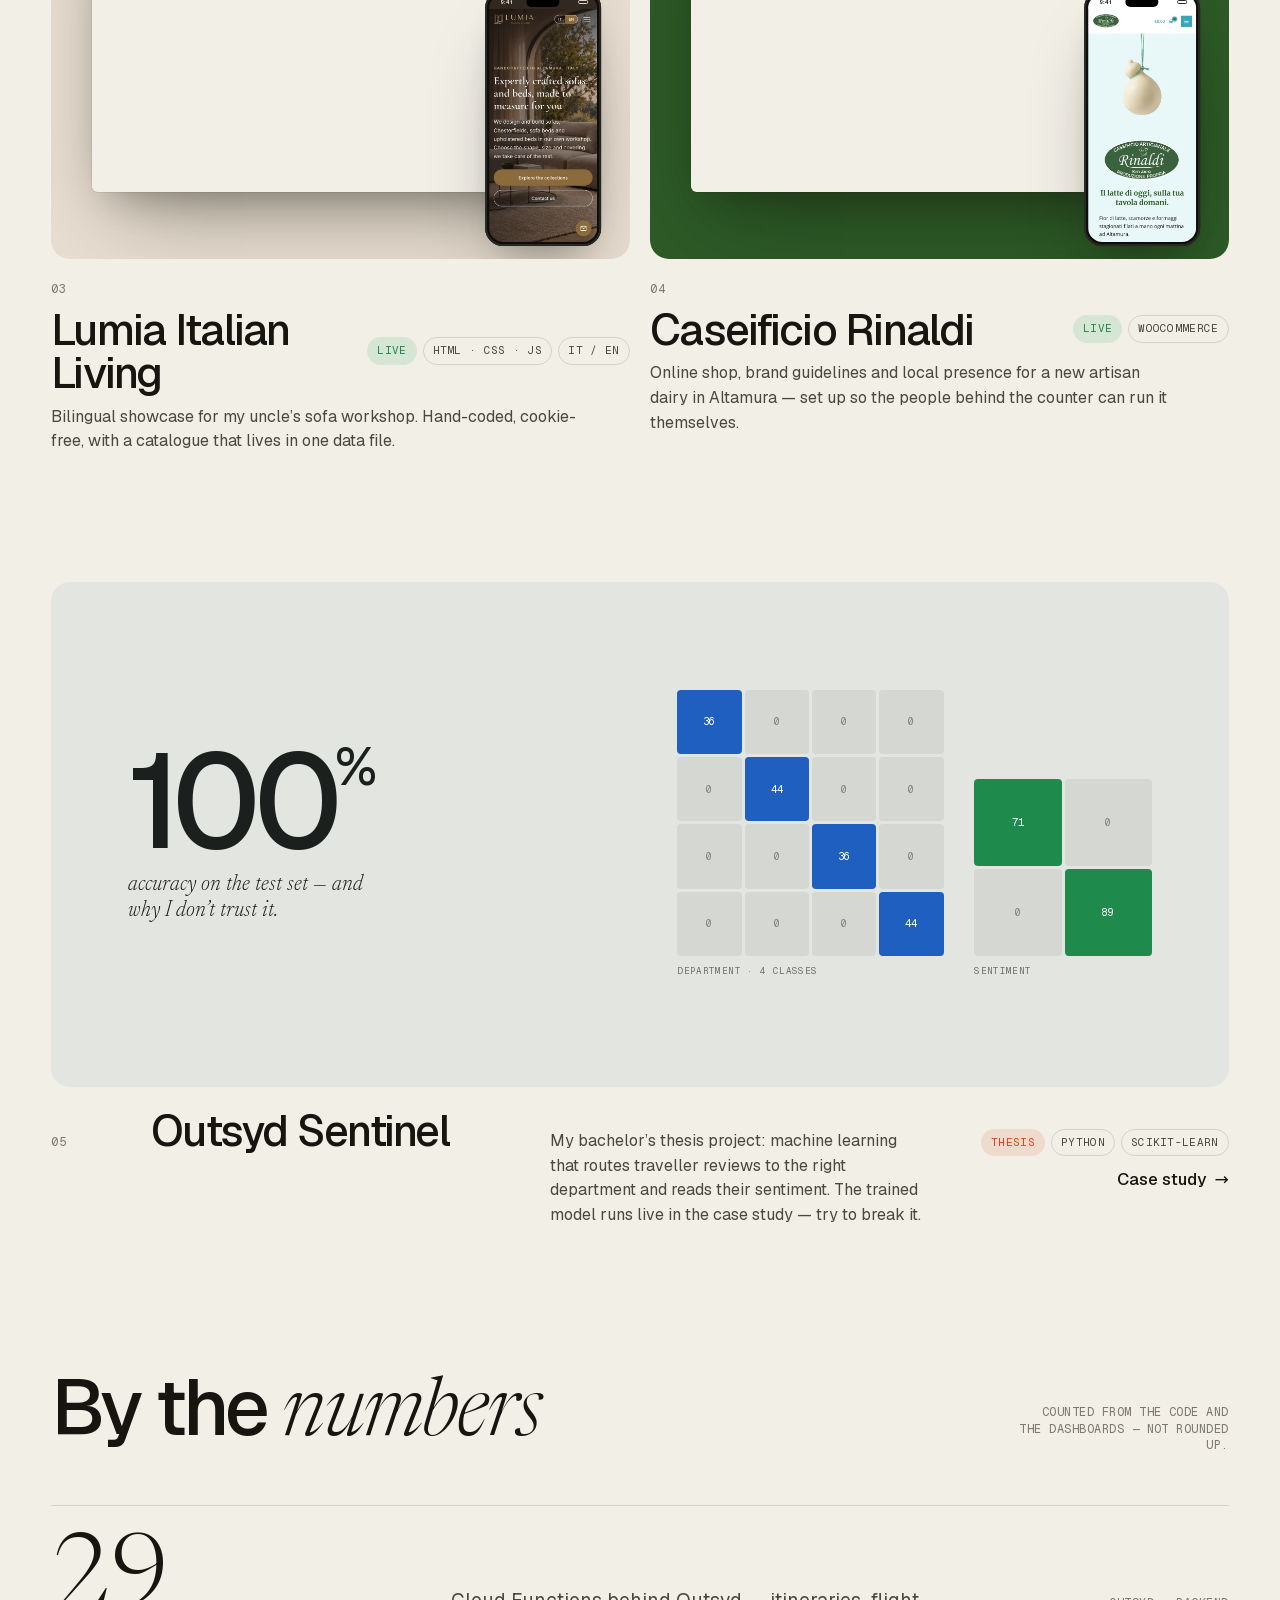
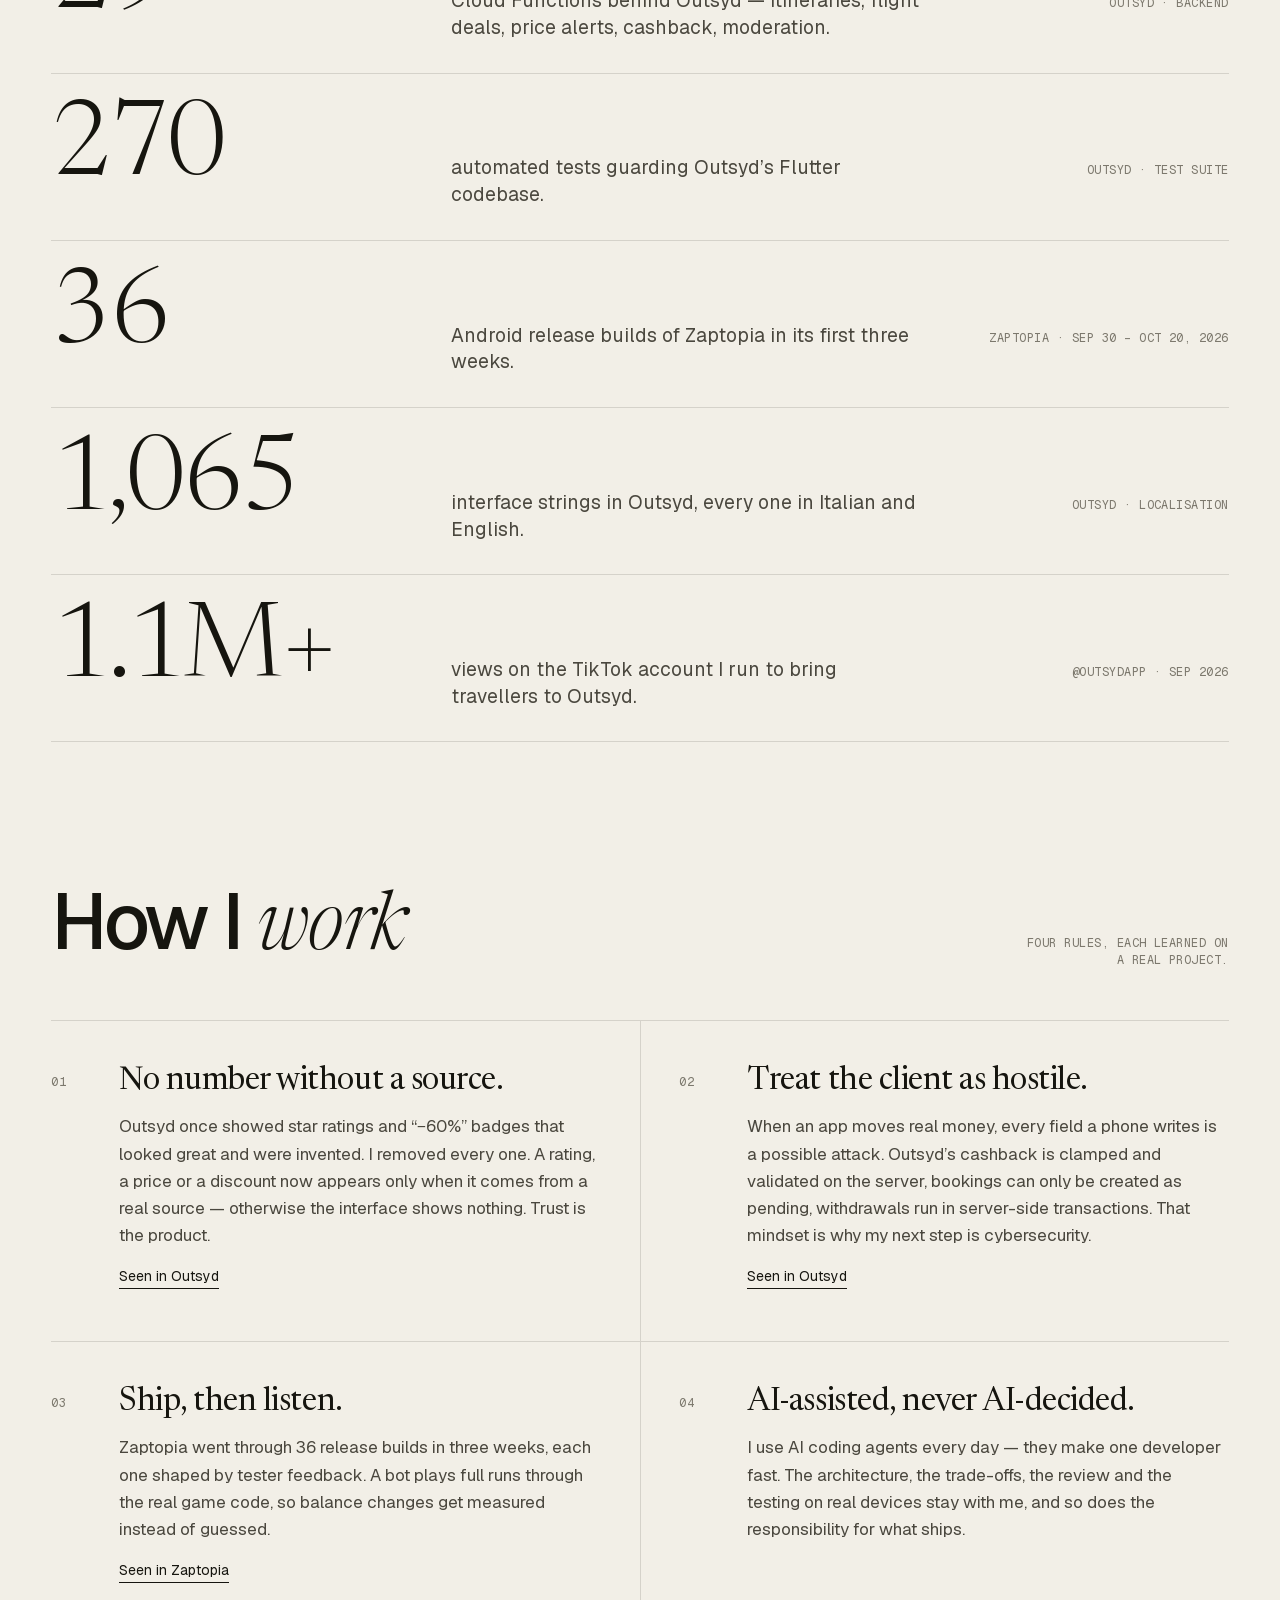
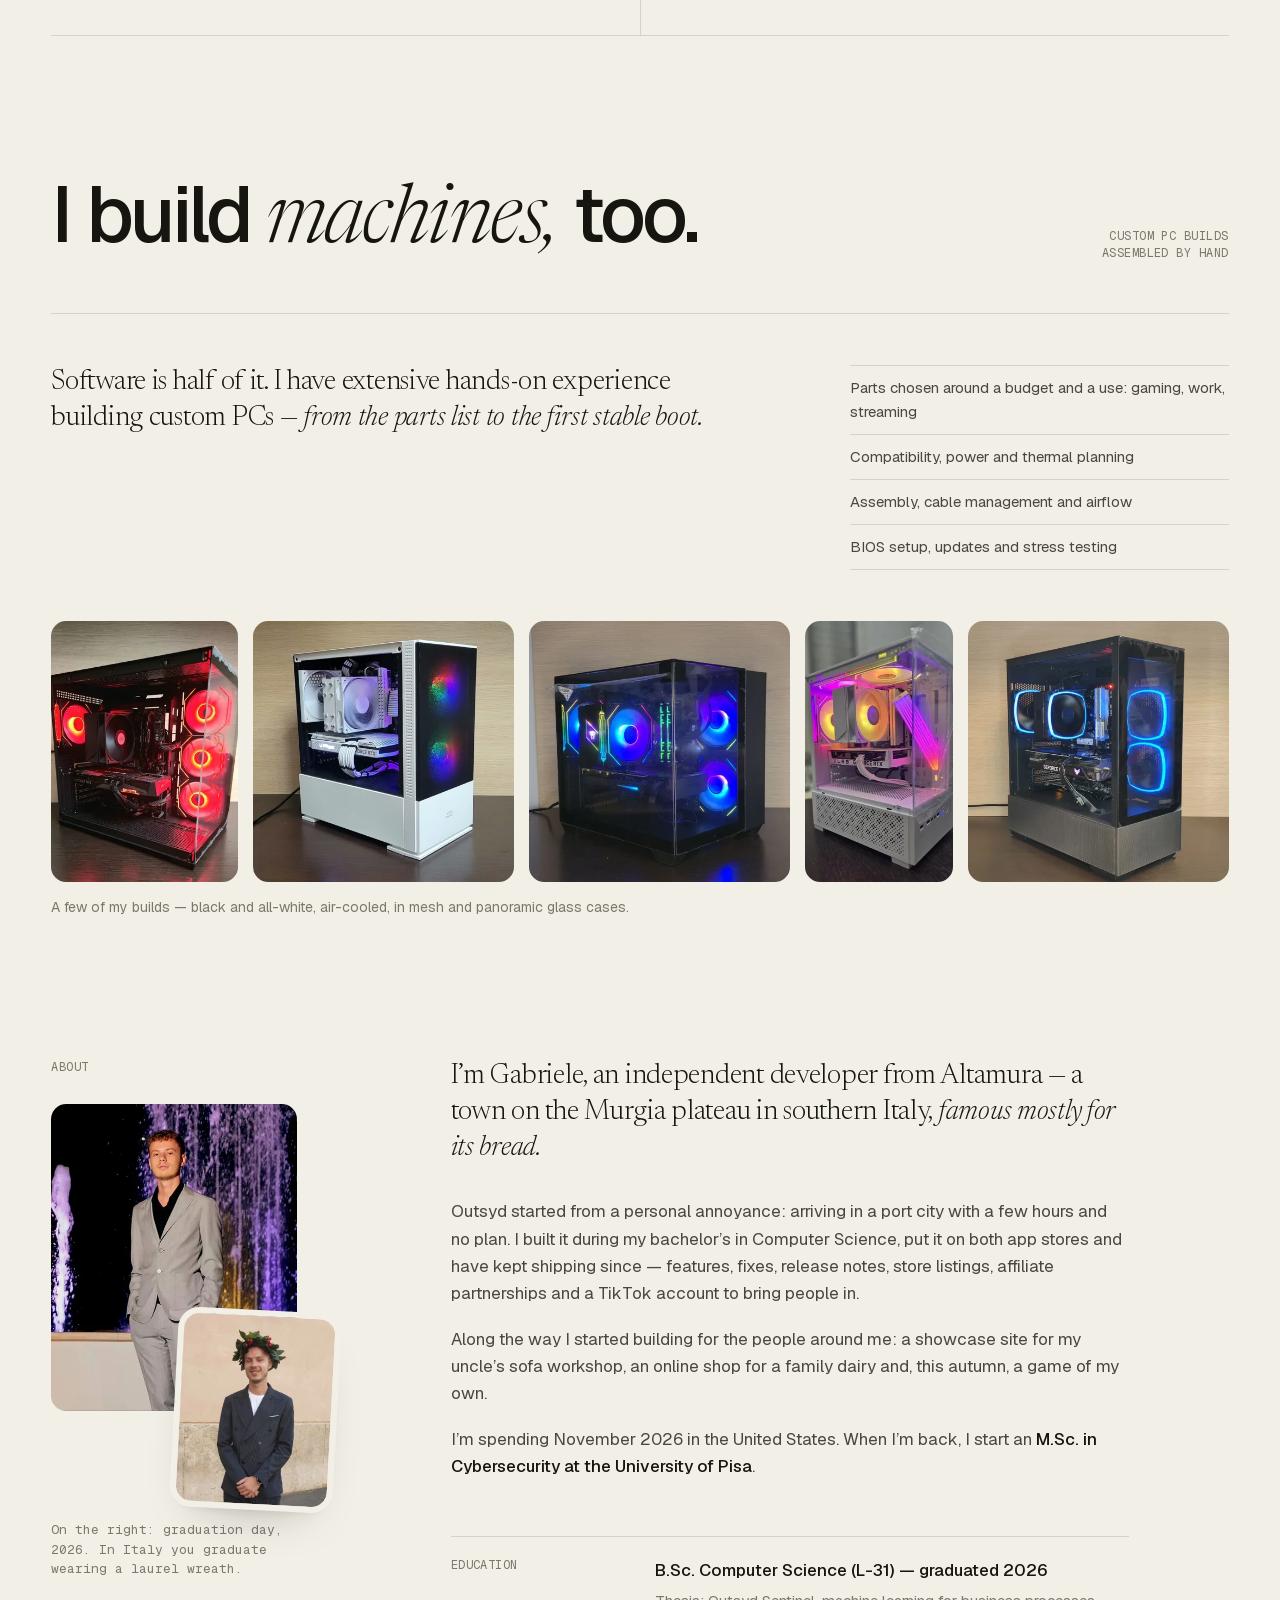
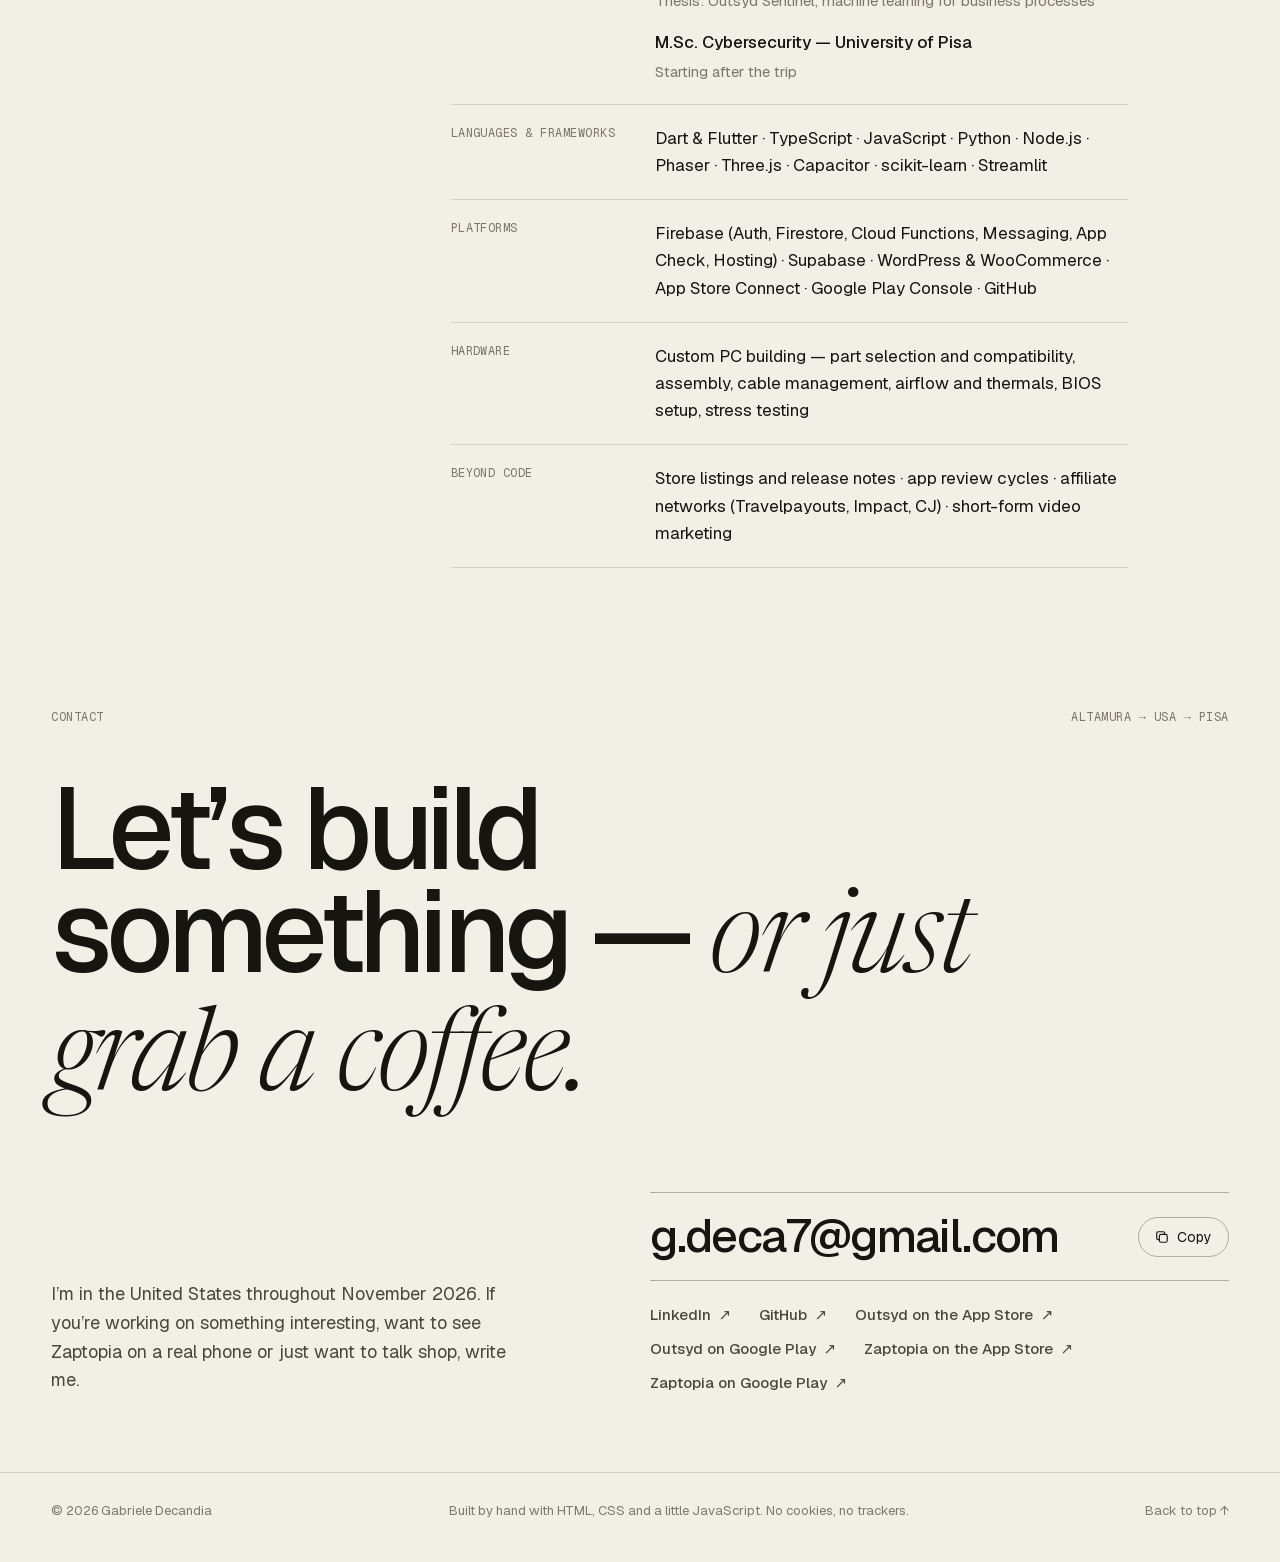
==== commit 925750c8: "LinkedIn in the contact links and structured data Co-Authored-By: Claude Opus 5.5 <noreply@anthropic" ====
--- a/index.html
+++ b/index.html
@@ -47,7 +47,7 @@
     "jobTitle": "Independent software developer",
     "image": "https://gabrideca7.github.io/assets/img/about/portrait-760.webp",
     "homeLocation": { "@type": "Place", "name": "Altamura, Italy" },
-    "sameAs": ["https://github.com/gabrideca7"]
+    "sameAs": ["https://github.com/gabrideca7", "https://www.linkedin.com/in/gabriele-decandia-0a885b392"]
   }
   </script>
 </head>
@@ -426,6 +426,7 @@
             </button>
           </div>
           <div class="contact-links">
+            <a class="arrow-link arrow-link--ne" href="https://www.linkedin.com/in/gabriele-decandia-0a885b392" target="_blank" rel="noopener">LinkedIn <span class="arrow" aria-hidden="true">↗</span></a>
             <a class="arrow-link arrow-link--ne" href="https://github.com/gabrideca7" target="_blank" rel="noopener">GitHub <span class="arrow" aria-hidden="true">↗</span></a>
             <a class="arrow-link arrow-link--ne" href="https://apps.apple.com/app/id6756832439" target="_blank" rel="noopener">Outsyd on the App Store <span class="arrow" aria-hidden="true">↗</span></a>
             <a class="arrow-link arrow-link--ne" href="https://play.google.com/store/apps/details?id=dev.outsyd.app" target="_blank" rel="noopener">Outsyd on Google Play <span class="arrow" aria-hidden="true">↗</span></a>
